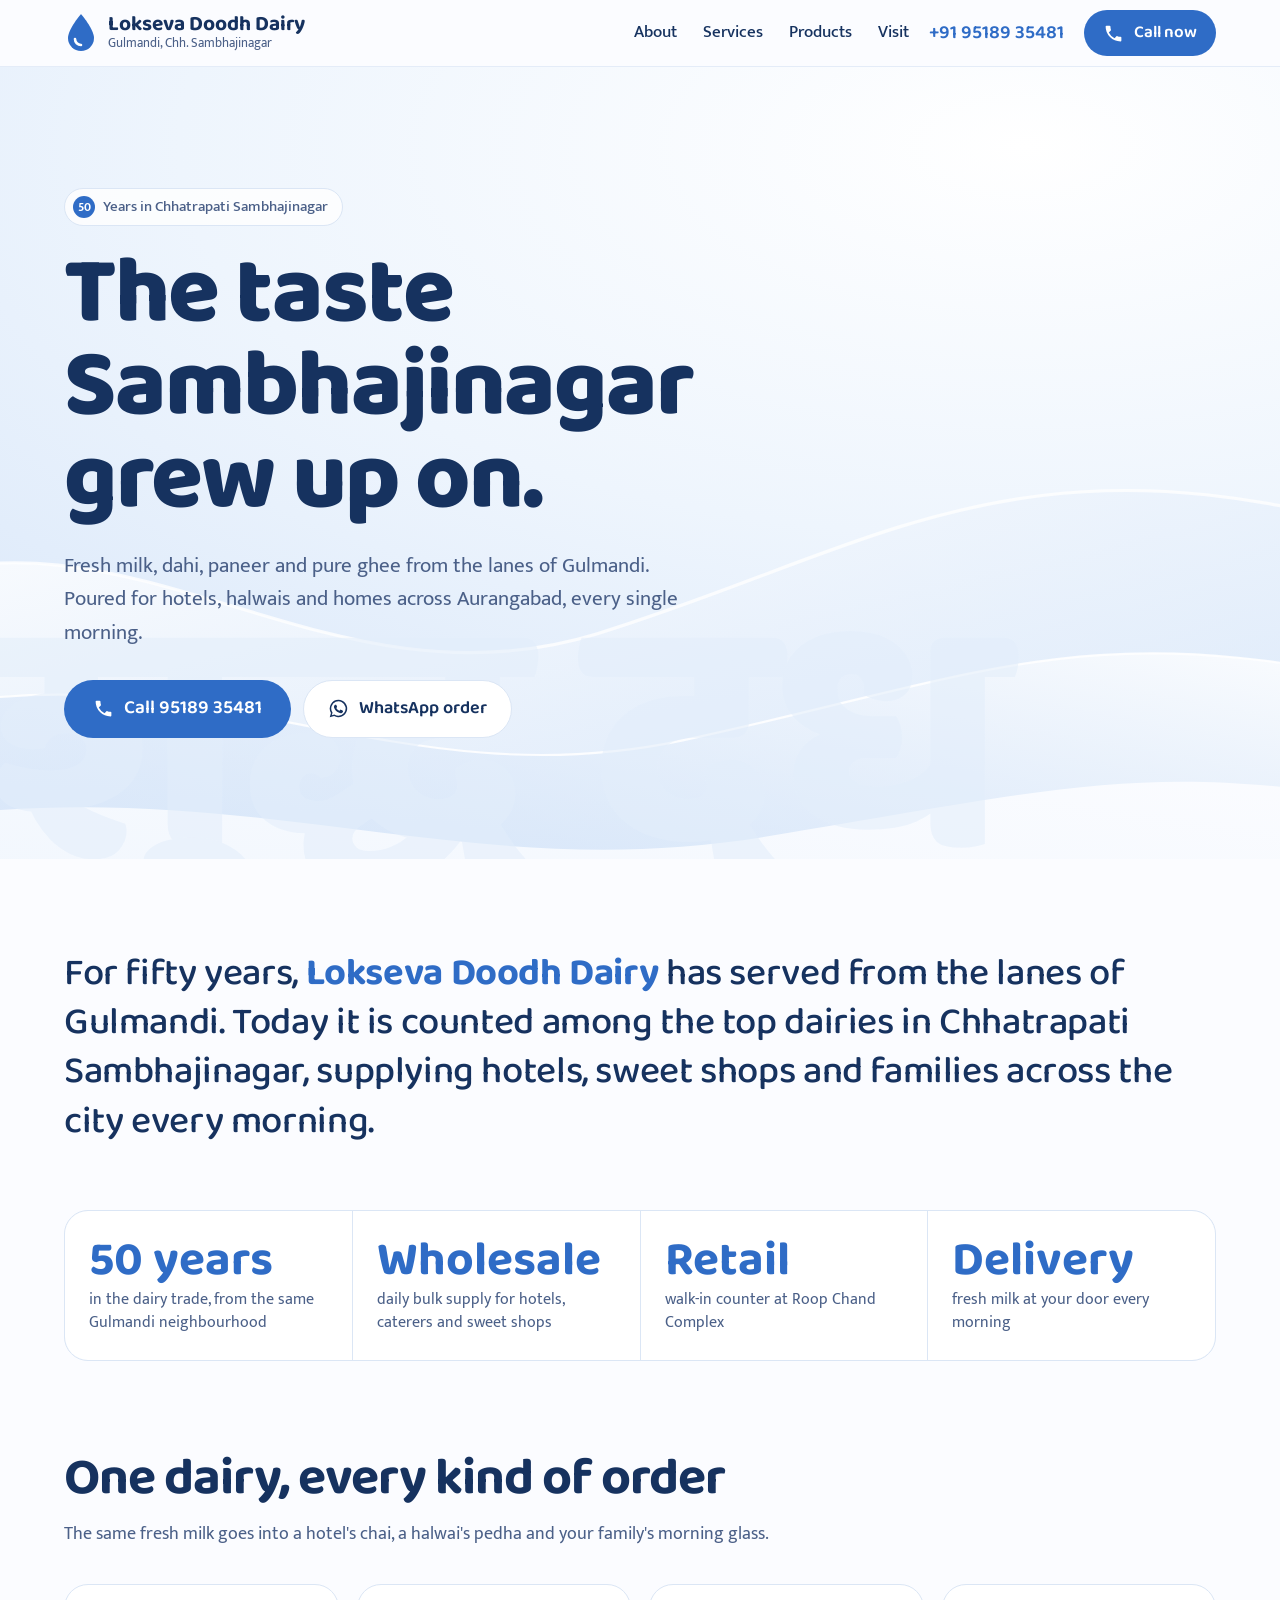
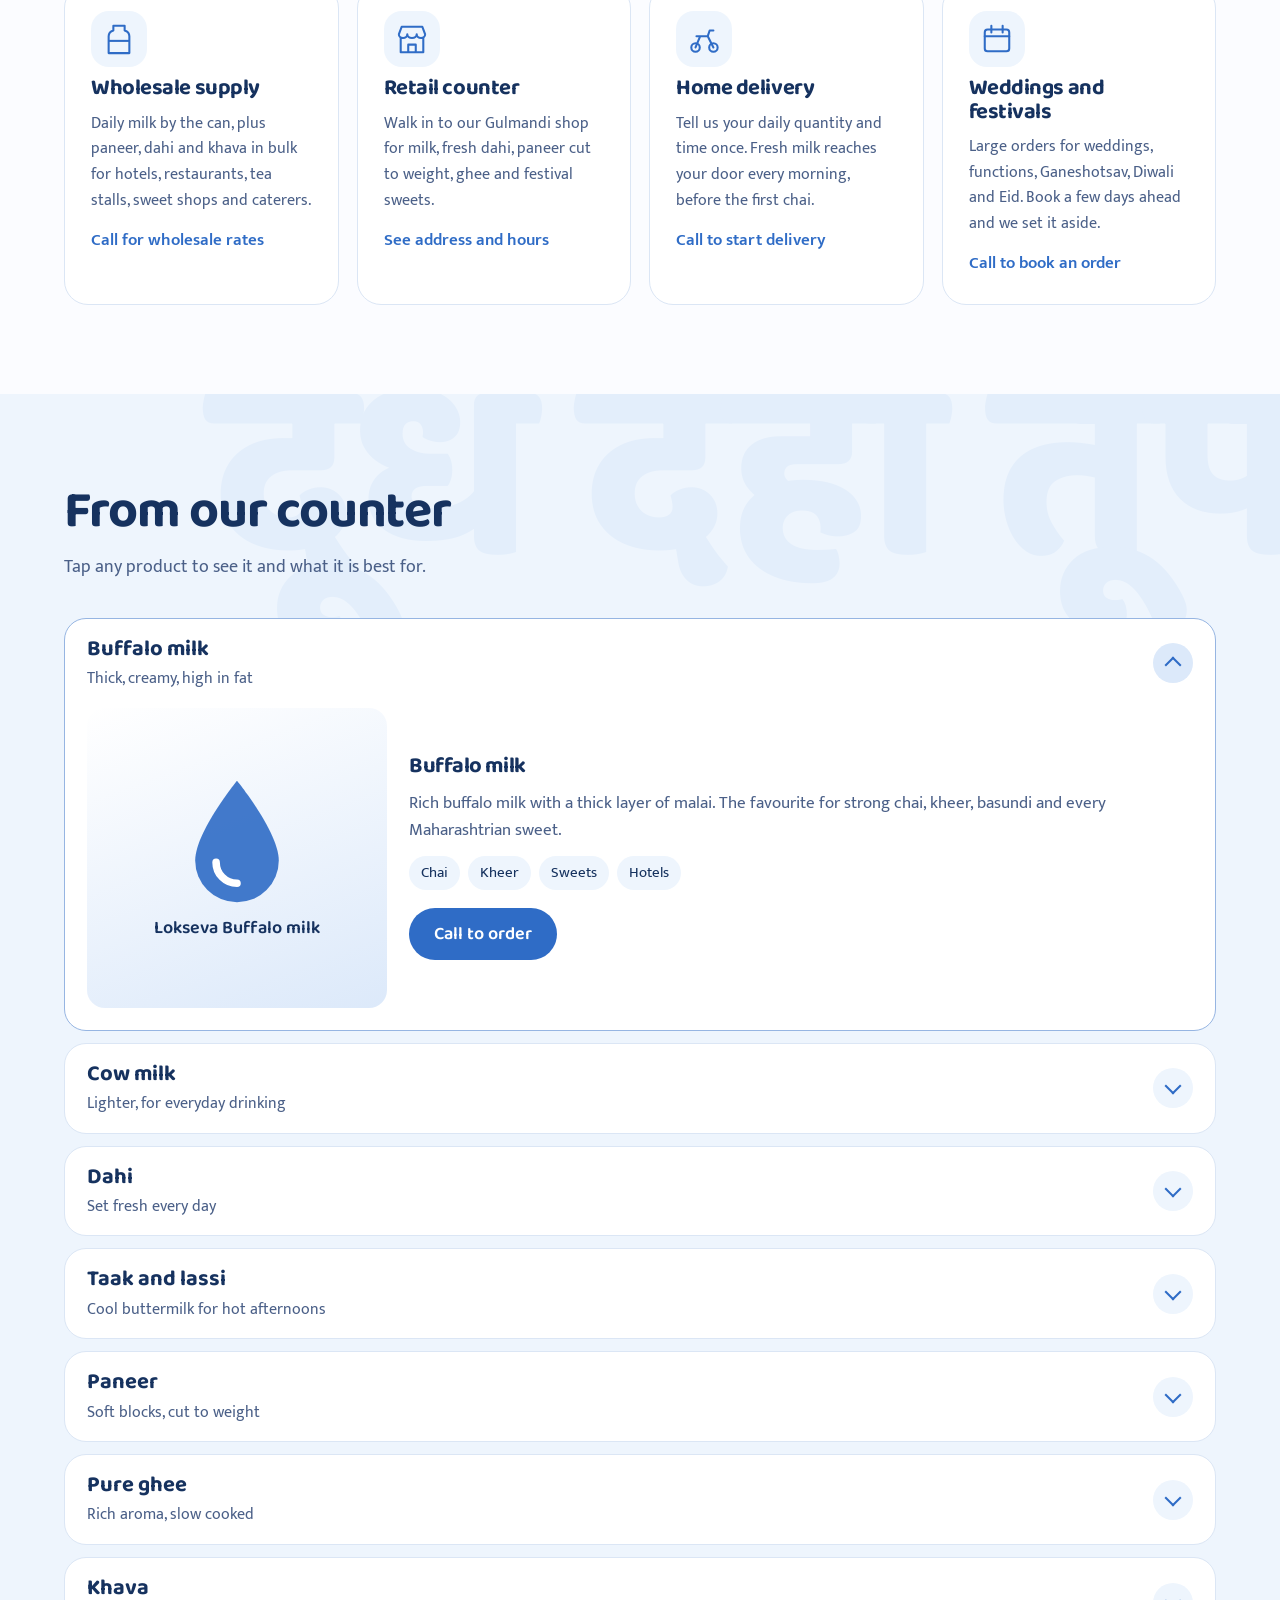
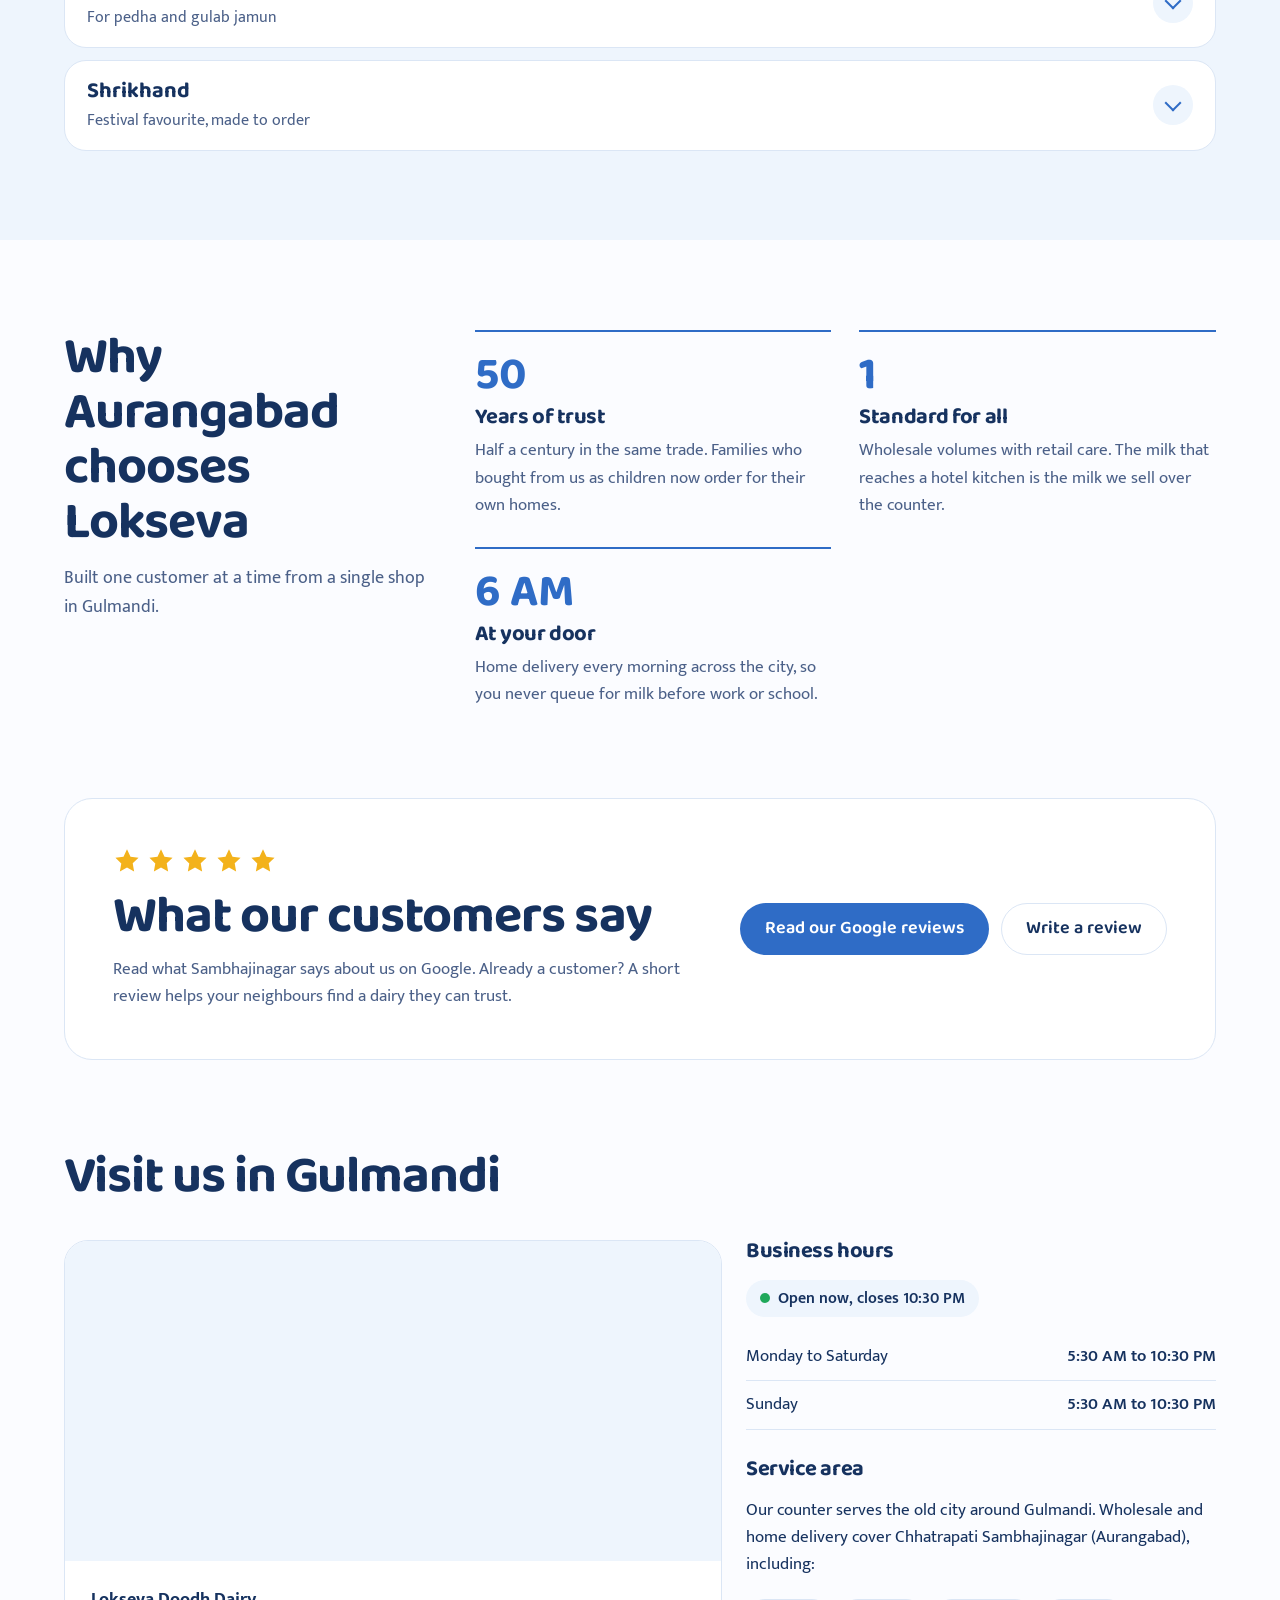
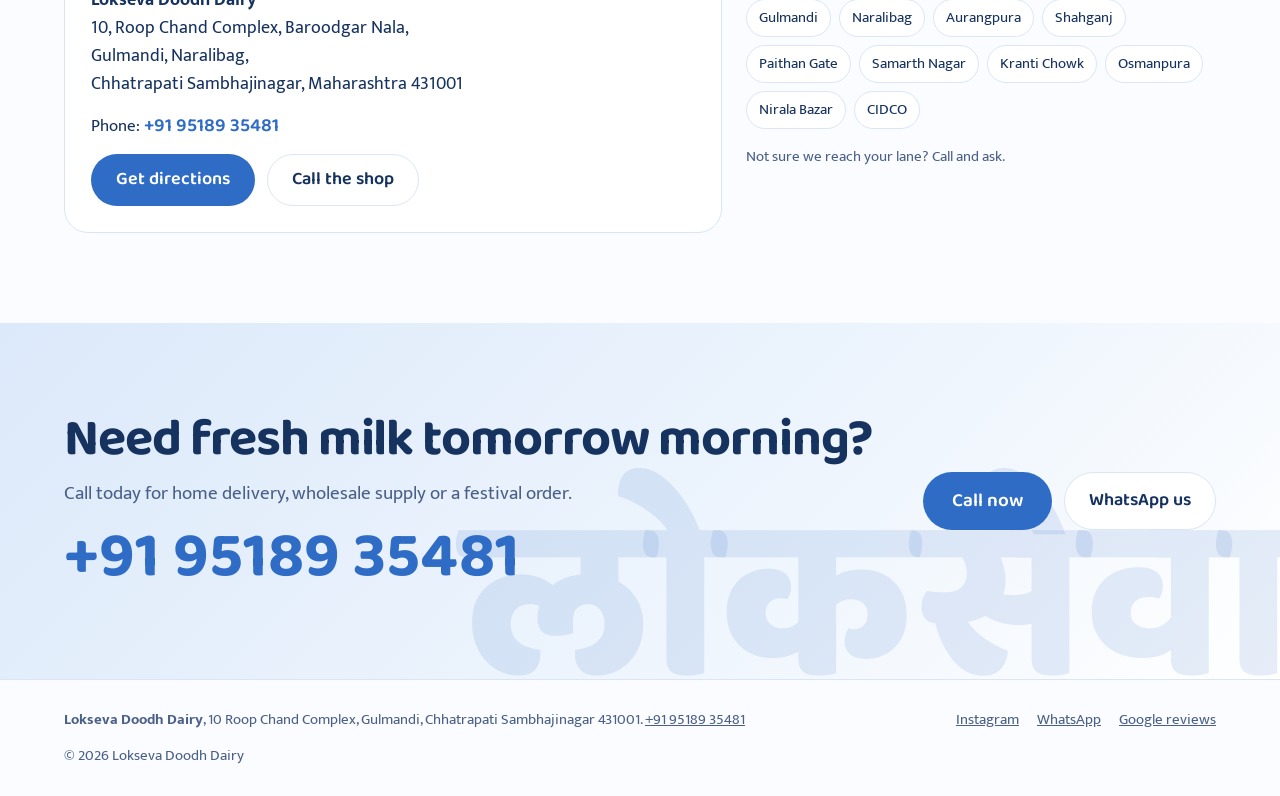
==== index.html @ cdc742a7 "Redesign as introductory brand page with product accordion Lighter blue and milk-white palette, full" ====
<!doctype html>
<html lang="en-IN">
<head>
<meta charset="utf-8">
<meta name="viewport" content="width=device-width, initial-scale=1, viewport-fit=cover">
<meta name="claude:viewport-fit-sides" content="cover">
<title>Lokseva Doodh Dairy</title>
<meta name="description" content="Lokseva Doodh Dairy, Gulmandi, Chhatrapati Sambhajinagar (Aurangabad). 50 years of fresh milk, dahi, paneer and ghee. Wholesale, retail and daily home delivery. Call +91 95189 35481.">
<link rel="preconnect" href="https://fonts.googleapis.com">
<link rel="preconnect" href="https://fonts.gstatic.com" crossorigin>
<link href="https://fonts.googleapis.com/css2?family=Baloo+2:wght@500;600;700;800&family=Mukta:wght@400;500;600;700&display=swap" rel="stylesheet">
<script type="application/ld+json">
{"@context":"https://schema.org","@type":"LocalBusiness","name":"Lokseva Doodh Dairy","description":"Dairy in Gulmandi, Chhatrapati Sambhajinagar for 50 years: milk, dahi, paneer, ghee. Wholesale, retail and home delivery.","telephone":"+91-9518935481","image":"images/hero.jpg","address":{"@type":"PostalAddress","streetAddress":"10, Roop Chand Complex, Baroodgar Nala, Gulmandi, Naralibag","addressLocality":"Chhatrapati Sambhajinagar","addressRegion":"Maharashtra","postalCode":"431001","addressCountry":"IN"},"areaServed":"Chhatrapati Sambhajinagar (Aurangabad)"}
</script>
<style>
/* VOICE occasion: an introductory brand page for a trusted neighbourhood dairy, calm and confident
   IDEA milk itself: silky white ribbons and a pour of light blue, the page feels like cream poured over glass
   PICTURE full-bleed hero, product photo blended into slowly moving milk ribbons; product photos inside each counter item
   COLOUR silky milk white ground, light sky blue washes, one clear blue for actions, deep blue ink
   TYPE Baloo 2 (rounded, milky display, Devanagari for decoration) + Mukta (text)
   LAYOUT laptop: big statement left over blended photo right; phone: statement, buttons, then photo band */
:root{color-scheme:light dark;
--bg:light-dark(#fbfcff,#0a1630);
--milk:light-dark(#ffffff,#0f1e3d);
--tint:light-dark(#eef5fd,#102246);
--tint2:light-dark(#dce9fa,#183060);
--ink:light-dark(#16325f,#eaf1ff);
--muted:light-dark(#4b6088,#a9bbdd);
--blue:light-dark(#2f6cc6,#82b2ff);
--on-blue:light-dark(#ffffff,#08142c);
--line:light-dark(#dbe6f5,#22385f);
--deco:light-dark(#e3eefb,#132a55);
--s1:light-dark(#ffffff,#1c3a72);
--s2:light-dark(#cfe1f8,#0c1b3b);
--s3:light-dark(#b9d3f4,#12285a);
--shadow:light-dark(0 18px 40px -24px #2f6cc655,0 18px 40px -24px #000a)}
:root[data-theme=light]{color-scheme:light}
:root[data-theme=dark]{color-scheme:dark}
*{box-sizing:border-box;min-width:0}
[hidden]{display:none!important}
html{scroll-behavior:smooth;scroll-padding-top:80px}
body{margin:0;background:var(--bg);color:var(--ink);font:17px/1.6 Mukta,system-ui,sans-serif;overflow-x:clip}
body::before{content:"";position:fixed;inset:0 0 auto;height:env(safe-area-inset-top,0px);background:var(--bg);z-index:30}
h1,h2,h3{font-family:"Baloo 2",system-ui,sans-serif;line-height:1.06;letter-spacing:-.02em;margin:0}
h2{font-size:clamp(32px,4.4vw,52px);font-weight:700}
h3{font-size:22px;font-weight:700}
p{margin:0}
a{color:inherit}
img{max-width:100%;display:block}
.wrap{max-width:1240px;margin-inline:auto}
.band{padding-block:clamp(48px,7vw,104px);padding-left:max(5vw,16px,env(safe-area-inset-left,0px));padding-right:max(5vw,16px,env(safe-area-inset-right,0px))}
.skip{position:absolute;left:-999px;top:8px;background:var(--blue);color:var(--on-blue);padding:10px 14px;border-radius:8px;z-index:50}
.skip:focus{left:16px}
:focus-visible{outline:3px solid var(--blue);outline-offset:3px}
.deco{font-family:"Baloo 2",sans-serif;font-weight:800;color:var(--deco);line-height:.8;pointer-events:none;user-select:none;position:absolute;z-index:0;white-space:nowrap}
.btn{display:inline-flex;align-items:center;justify-content:center;gap:10px;min-height:52px;padding:12px 24px;border-radius:999px;font:600 18px/1.1 "Baloo 2",sans-serif;text-decoration:none;border:1.5px solid transparent;white-space:nowrap;transition:transform .15s,background .15s,box-shadow .15s}
.btn:hover{transform:translateY(-1px)}
.btn:active{transform:translateY(1px)}
.btn svg{width:21px;height:21px;flex:none}
.call{background:var(--blue);color:var(--on-blue);box-shadow:var(--shadow)}
.call:hover{background:color-mix(in srgb,var(--blue) 88%,#000)}
.alt{background:var(--milk);color:var(--ink);border-color:var(--line)}
.alt:hover{border-color:var(--blue)}
/* header */
header{position:sticky;top:env(safe-area-inset-top,0px);z-index:20;background:color-mix(in srgb,var(--bg) 86%,transparent);backdrop-filter:blur(14px);-webkit-backdrop-filter:blur(14px);border-bottom:1px solid color-mix(in srgb,var(--line) 70%,transparent)}
.hd{max-width:1340px;margin-inline:auto;display:flex;align-items:center;gap:20px;padding-block:10px;padding-left:max(5vw,16px,env(safe-area-inset-left,0px));padding-right:max(5vw,16px,env(safe-area-inset-right,0px))}
.brand{display:flex;align-items:center;gap:10px;text-decoration:none;margin-right:auto}
.brand svg{width:34px;height:40px;flex:none}
.brand b{font:700 21px/1 "Baloo 2",sans-serif;display:block}
.brand small{font-size:13px;color:var(--muted);display:block;line-height:1.3}
.nav{display:none;gap:26px;font-weight:500}
.nav a{text-decoration:none;padding:8px 0}
.nav a:hover{color:var(--blue)}
.tel{font:600 19px/1 "Baloo 2",sans-serif;text-decoration:none;color:var(--blue);white-space:nowrap}
.hd .btn{min-height:46px;padding:10px 18px;font-size:17px}
@media(min-width:1040px){.nav{display:flex}}
@media(max-width:560px){.tel{display:none}.brand small{display:none}.brand b{font-size:19px}}
/* hero */
.hero{position:relative;overflow:hidden;background:radial-gradient(120% 90% at 80% 10%,var(--milk) 0%,var(--tint) 55%,var(--tint2) 100%);padding-left:max(5vw,16px,env(safe-area-inset-left,0px));padding-right:max(5vw,16px,env(safe-area-inset-right,0px))}
.silk{position:absolute;inset:0;width:100%;height:100%;z-index:1;pointer-events:none}
.silk .r1{animation:drift 16s ease-in-out infinite alternate}
.silk .r2{animation:drift 21s ease-in-out infinite alternate-reverse}
.silk .r3{animation:drift 26s ease-in-out infinite alternate}
@keyframes drift{from{transform:translate(-40px,10px)}to{transform:translate(40px,-14px)}}
.photo{position:absolute;z-index:0;overflow:hidden}
.photo img{width:100%;height:100%;object-fit:cover;animation:kb 28s ease-in-out infinite alternate}
@keyframes kb{from{transform:scale(1.02)}to{transform:scale(1.1) translate(-1.5%,-1%)}}
.hero .deco{font-size:clamp(150px,26vw,380px);left:-1vw;bottom:-.08em;z-index:1;opacity:.55}
.hin{position:relative;z-index:2;max-width:1240px;margin-inline:auto;display:grid;align-content:center;min-height:min(88svh,820px);padding-block:clamp(48px,8vw,96px)}
.copy{max-width:640px}
.pill{display:inline-flex;align-items:center;gap:8px;padding:6px 14px 6px 8px;border-radius:99px;background:color-mix(in srgb,var(--milk) 80%,transparent);border:1px solid var(--line);font-size:15px;font-weight:500;color:var(--muted)}
.pill i{width:22px;height:22px;border-radius:50%;background:var(--blue);display:grid;place-items:center;color:var(--on-blue);font-style:normal;font-size:12px;font-weight:700}
.hero h1{font-size:clamp(46px,7.4vw,96px);font-weight:800;margin:22px 0 22px;line-height:.98}
.lede{font-size:clamp(18px,1.7vw,21px);color:var(--muted);max-width:32em}
.ctas{display:flex;flex-wrap:wrap;gap:12px;margin-top:30px}
.ctas .call{font-size:19px;min-height:58px;padding-inline:28px}
@media(min-width:900px){.photo{top:0;right:0;bottom:0;width:60%;-webkit-mask-image:linear-gradient(90deg,transparent 0%,#000 32%);mask-image:linear-gradient(90deg,transparent 0%,#000 32%)}}
@media(max-width:899px){.hin{min-height:0;padding-bottom:0}.photo{position:relative;height:clamp(240px,62vw,420px);margin-inline:calc(-1*max(5vw,16px));-webkit-mask-image:linear-gradient(180deg,transparent 0%,#000 28%,#000 80%,transparent 100%);mask-image:linear-gradient(180deg,transparent 0%,#000 28%,#000 80%,transparent 100%)}.hero .deco{bottom:auto;top:8px;font-size:44vw}}
/* intro */
.intro .wrap{display:grid;gap:clamp(32px,5vw,64px)}
.statement{font:500 clamp(24px,3.1vw,38px)/1.3 "Baloo 2",sans-serif;letter-spacing:-.01em;max-width:30em}
.statement b{color:var(--blue);font-weight:700}
.stats{display:grid;grid-template-columns:repeat(auto-fit,minmax(min(100%,13em),1fr));gap:1px;background:var(--line);border:1px solid var(--line);border-radius:24px;overflow:hidden}
.stats div{background:var(--milk);padding:26px 24px;display:grid;gap:4px;align-content:start}
.stats b{font:700 clamp(34px,4vw,48px)/1 "Baloo 2",sans-serif;color:var(--blue)}
.stats span{color:var(--muted);font-size:16px;line-height:1.4}
/* services */
.head{display:grid;gap:14px;margin-bottom:36px;max-width:44em}
.head p{color:var(--muted);font-size:18px}
.svc{display:grid;grid-template-columns:repeat(auto-fit,minmax(min(100%,16em),1fr));gap:18px}
.card{background:var(--milk);border:1px solid var(--line);border-radius:24px;padding:26px;display:grid;gap:10px;align-content:start;transition:box-shadow .2s,transform .2s}
.card:hover{box-shadow:var(--shadow);transform:translateY(-2px)}
.card .ic{width:56px;height:56px;border-radius:18px;background:var(--tint);display:grid;place-items:center;color:var(--blue)}
.card .ic svg{width:32px;height:32px}
.card p{color:var(--muted);font-size:16px}
.card a{font-weight:600;color:var(--blue);text-decoration:none;margin-top:4px}
/* products */
.counter{background:var(--tint);position:relative;overflow:hidden}
.counter .deco{font-size:clamp(120px,20vw,280px);right:-2vw;top:-.06em}
.counter .wrap{position:relative;z-index:1}
.acc{display:grid;gap:12px}
.acc details{background:var(--milk);border:1px solid var(--line);border-radius:22px;overflow:hidden}
.acc details[open]{box-shadow:var(--shadow);border-color:color-mix(in srgb,var(--blue) 40%,var(--line))}
.acc summary{list-style:none;cursor:pointer;display:grid;grid-template-columns:1fr auto;align-items:center;gap:6px 16px;padding:18px 22px;min-height:68px}
.acc summary::-webkit-details-marker{display:none}
.acc summary b{font:700 22px/1.15 "Baloo 2",sans-serif}
.acc summary span{grid-column:1;color:var(--muted);font-size:16px;line-height:1.35}
.acc summary i{grid-row:1/3;grid-column:2;width:40px;height:40px;border-radius:50%;background:var(--tint);display:grid;place-items:center;transition:transform .25s,background .2s}
.acc summary i::before{content:"";width:10px;height:10px;border-right:2.5px solid var(--blue);border-bottom:2.5px solid var(--blue);transform:translateY(-2px) rotate(45deg)}
.acc details[open] summary i{transform:rotate(180deg);background:var(--tint2)}
.acc summary:hover b{color:var(--blue)}
.pbody{display:grid;gap:22px;padding:0 22px 22px}
.ph{position:relative;aspect-ratio:1;border-radius:18px;overflow:hidden;background:linear-gradient(160deg,var(--milk),var(--tint2))}
.ph img{width:100%;height:100%;object-fit:cover}
.fb{position:absolute;inset:0;display:none;place-items:center;align-content:center;gap:10px;text-align:center;color:var(--blue)}
.fb svg{width:38%;height:auto}
.fb em{font:600 18px/1.2 "Baloo 2",sans-serif;font-style:normal;color:var(--ink)}
.ph.noimg img{display:none}
.ph.noimg .fb{display:grid}
.pinfo{display:grid;gap:12px;align-content:center}
.pinfo p{color:var(--muted)}
.pinfo ul{margin:0;padding:0;list-style:none;display:flex;flex-wrap:wrap;gap:8px}
.pinfo li{padding:5px 12px;border-radius:99px;background:var(--tint);font-size:15px}
.pinfo .btn{justify-self:start;margin-top:6px}
@media(min-width:700px){.pbody{grid-template-columns:minmax(0,300px) minmax(0,1fr)}}
@media(prefers-reduced-motion:no-preference){.acc details[open] .pbody{animation:open .35s ease}}
@keyframes open{from{opacity:0;transform:translateY(-6px)}to{opacity:1;transform:none}}
/* why */
.why .wrap{display:grid;gap:40px}
.three{display:grid;grid-template-columns:repeat(auto-fit,minmax(min(100%,15em),1fr));gap:28px}
.three div{border-top:2px solid var(--blue);padding-top:20px;display:grid;gap:8px;align-content:start}
.three b{font:700 46px/1 "Baloo 2",sans-serif;color:var(--blue)}
.three p{color:var(--muted)}
@media(min-width:960px){.why .wrap{grid-template-columns:minmax(0,4fr) minmax(0,8fr);align-items:start}}
/* reviews */
.rev{display:grid;gap:24px;align-items:center;background:var(--milk);border:1px solid var(--line);border-radius:28px;padding:clamp(24px,4vw,48px)}
.rev p{color:var(--muted);max-width:40em;margin-top:12px}
.stars{display:flex;gap:6px;color:#f3b21b}
.stars svg{width:28px;height:28px}
.rev .acts{display:flex;flex-wrap:wrap;gap:12px}
@media(min-width:860px){.rev{grid-template-columns:minmax(0,1fr) auto}}
/* visit */
.visit{display:grid;gap:24px}
@media(min-width:900px){.visit{grid-template-columns:minmax(0,7fr) minmax(0,5fr)}}
.map{border-radius:24px;overflow:hidden;border:1px solid var(--line);background:var(--milk);display:grid}
.map iframe{width:100%;height:320px;border:0;display:block;background:var(--tint)}
.addr{padding:26px;display:grid;gap:14px}
.addr address{font-style:normal;font-size:18px;line-height:1.55}
.addr .row{display:flex;flex-wrap:wrap;gap:12px}
.hours{display:grid;gap:16px;align-content:start}
.open{display:inline-flex;align-items:center;gap:8px;font-weight:600;font-size:16px;padding:6px 14px;border-radius:99px;background:var(--tint);width:max-content}
.open::before{content:"";width:10px;height:10px;border-radius:50%;background:var(--dot,#9aa7c2)}
.htable{width:100%;border-collapse:collapse;font-size:17px}
.htable td{padding:10px 0;border-bottom:1px solid var(--line)}
.htable td:last-child{text-align:right;white-space:nowrap;font-weight:600}
.areas{display:flex;flex-wrap:wrap;gap:8px;list-style:none;padding:0;margin:4px 0 0}
.areas li{padding:6px 12px;border-radius:99px;border:1px solid var(--line);background:var(--milk);font-size:15px}
.note{font-size:15px;color:var(--muted)}
/* final */
.final{position:relative;overflow:hidden;background:linear-gradient(135deg,var(--tint2),var(--tint) 60%,var(--milk))}
.final .deco{font-size:clamp(110px,18vw,260px);right:-1vw;bottom:-.1em;color:color-mix(in srgb,var(--blue) 12%,transparent)}
.final .wrap{position:relative;z-index:1;display:grid;gap:22px;align-items:center}
.final p{color:var(--muted);font-size:19px}
.big{font:700 clamp(36px,5.4vw,64px)/1 "Baloo 2",sans-serif;color:var(--blue);text-decoration:none;white-space:nowrap}
@media(min-width:900px){.final .wrap{grid-template-columns:minmax(0,1fr) auto}}
footer{font-size:15px;color:var(--muted);border-top:1px solid var(--line)}
footer .wrap{display:flex;flex-wrap:wrap;gap:12px 28px;justify-content:space-between}
footer.band{padding-block:28px}
footer nav{display:flex;gap:18px;flex-wrap:wrap}
/* phone action bar */
.bar{display:none}
@media(max-width:700px){
.bar{display:grid;grid-template-columns:2fr 1fr 1fr;gap:8px;position:fixed;left:0;right:0;bottom:0;z-index:25;background:color-mix(in srgb,var(--bg) 92%,transparent);backdrop-filter:blur(12px);-webkit-backdrop-filter:blur(12px);border-top:1px solid var(--line);padding:8px max(12px,env(safe-area-inset-left,0px)) calc(8px + env(safe-area-inset-bottom,0px)) max(12px,env(safe-area-inset-right,0px))}
.bar a{min-height:54px;font-size:16px;padding:8px}
body{padding-bottom:calc(76px + env(safe-area-inset-bottom,0px))}}
@media(prefers-reduced-motion:reduce){html{scroll-behavior:auto}.btn,.card{transition:none}.silk *,.photo img{animation:none!important}}
</style>
</head>
<body>
<a class="skip" href="#main">Skip to content</a>

<!-- ============ EDIT THESE PLACEHOLDERS ============
  WhatsApp:  replace https://wa.me/91XXXXXXXXXX  (e.g. https://wa.me/919518935481)
  Instagram: replace https://www.instagram.com/YOUR_HANDLE/
  Photos:    put images in the images/ folder with the names listed in images/README.md
  Hours:     edit the HOURS list in the script at the bottom
================================================== -->

<header>
  <div class="hd">
    <a class="brand" href="#top" aria-label="Lokseva Doodh Dairy, home">
      <svg viewBox="0 0 34 40" aria-hidden="true"><path d="M17 1C17 1 4 16 4 25a13 13 0 0 0 26 0C30 16 17 1 17 1z" fill="#2f6cc6"/><path d="M11 26a6 6 0 0 0 6 6" stroke="#fff" stroke-width="2.6" fill="none" stroke-linecap="round"/></svg>
      <span><b>Lokseva Doodh Dairy</b><small>Gulmandi, Chh. Sambhajinagar</small></span>
    </a>
    <nav class="nav" aria-label="Sections">
      <a href="#about">About</a><a href="#services">Services</a><a href="#products">Products</a><a href="#visit">Visit</a>
    </nav>
    <a class="tel" href="tel:+919518935481">+91 95189 35481</a>
    <a class="btn call" href="tel:+919518935481" aria-label="Call Lokseva Doodh Dairy on +91 95189 35481">
      <svg viewBox="0 0 24 24" aria-hidden="true"><path fill="currentColor" d="M6.6 10.8a15.2 15.2 0 0 0 6.6 6.6l2.2-2.2c.3-.3.7-.4 1-.2 1.1.4 2.3.6 3.6.6.6 0 1 .4 1 1V20c0 .6-.4 1-1 1A17 17 0 0 1 3 4c0-.6.4-1 1-1h3.5c.6 0 1 .4 1 1 0 1.3.2 2.5.6 3.6.1.3 0 .7-.2 1z"/></svg>
      Call now</a>
  </div>
</header>

<main id="main">
<section class="hero" id="top" aria-labelledby="h1">
  <svg class="silk" viewBox="0 0 1200 800" preserveAspectRatio="xMidYMid slice" aria-hidden="true">
    <defs>
      <linearGradient id="ga" x1="0" y1="0" x2="1" y2="1"><stop offset="0" style="stop-color:var(--s1)" stop-opacity=".95"/><stop offset="1" style="stop-color:var(--s2)" stop-opacity=".55"/></linearGradient>
      <linearGradient id="gb" x1="1" y1="0" x2="0" y2="1"><stop offset="0" style="stop-color:var(--s1)" stop-opacity=".9"/><stop offset="1" style="stop-color:var(--s3)" stop-opacity=".45"/></linearGradient>
      <linearGradient id="gc" x1="0" y1="1" x2="1" y2="0"><stop offset="0" style="stop-color:var(--tint)"/><stop offset="1" style="stop-color:var(--bg)"/></linearGradient>
    </defs>
    <g class="r1"><path d="M-120 520C120 420 300 640 560 560S960 360 1320 470V900H-120Z" fill="url(#ga)"/><path d="M-120 520C120 420 300 640 560 560S960 360 1320 470" fill="none" style="stroke:var(--s1)" stroke-width="3" opacity=".8"/></g>
    <g class="r2"><path d="M-120 640C180 560 360 720 640 660S1020 540 1320 610V900H-120Z" fill="url(#gb)"/><path d="M-120 640C180 560 360 720 640 660S1020 540 1320 610" fill="none" style="stroke:var(--s1)" stroke-width="2" opacity=".9"/></g>
    <g class="r3"><path d="M-120 740C220 680 420 800 720 750S1080 680 1320 720V900H-120Z" fill="url(#gc)"/></g>
  </svg>
  <div class="deco" lang="mr" aria-hidden="true">शुद्ध दूध</div>
  <div class="hin">
    <div class="copy">
      <span class="pill"><i>50</i>Years in Chhatrapati Sambhajinagar</span>
      <h1 id="h1">The taste Sambhajinagar grew up on.</h1>
      <p class="lede">Fresh milk, dahi, paneer and pure ghee from the lanes of Gulmandi. Poured for hotels, halwais and homes across Aurangabad, every single morning.</p>
      <div class="ctas">
        <a class="btn call" href="tel:+919518935481">
          <svg viewBox="0 0 24 24" aria-hidden="true"><path fill="currentColor" d="M6.6 10.8a15.2 15.2 0 0 0 6.6 6.6l2.2-2.2c.3-.3.7-.4 1-.2 1.1.4 2.3.6 3.6.6.6 0 1 .4 1 1V20c0 .6-.4 1-1 1A17 17 0 0 1 3 4c0-.6.4-1 1-1h3.5c.6 0 1 .4 1 1 0 1.3.2 2.5.6 3.6.1.3 0 .7-.2 1z"/></svg>
          Call 95189 35481</a>
        <!-- PLACEHOLDER: WhatsApp link -->
        <a class="btn alt" href="https://wa.me/91XXXXXXXXXX">
          <svg viewBox="0 0 24 24" aria-hidden="true"><path fill="currentColor" d="M12 2a10 10 0 0 0-8.6 15.1L2 22l5-1.3A10 10 0 1 0 12 2zm0 18.2c-1.5 0-3-.4-4.3-1.2l-.3-.2-3 .8.8-2.9-.2-.3A8.2 8.2 0 1 1 12 20.2zm4.5-6.1c-.2-.1-1.5-.7-1.7-.8-.2-.1-.4-.1-.6.1l-.8 1c-.1.2-.3.2-.5.1a6.7 6.7 0 0 1-3.3-2.9c-.3-.4.2-.4.7-1.4.1-.2 0-.3 0-.4l-.8-1.8c-.2-.5-.4-.4-.6-.4h-.5c-.2 0-.5.1-.7.3-.2.3-.9.9-.9 2.2s.9 2.5 1 2.7c.1.2 1.8 2.8 4.4 3.9 1.6.7 2.3.8 3.1.6.5-.1 1.5-.6 1.7-1.2.2-.6.2-1.1.2-1.2-.1-.1-.3-.2-.5-.3z"/></svg>
          WhatsApp order</a>
      </div>
    </div>
  </div>
  <div class="photo" id="heroPhoto"><img src="images/hero.jpg" alt="Fresh milk pouring beside Lokseva steel milk cans" fetchpriority="high"></div>
</section>

<section class="band intro" id="about" aria-labelledby="ab">
  <div class="wrap">
    <h2 id="ab" class="statement">For fifty years, <b>Lokseva Doodh Dairy</b> has served from the lanes of Gulmandi. Today it is counted among the top dairies in Chhatrapati Sambhajinagar, supplying hotels, sweet shops and families across the city every morning.</h2>
    <div class="stats">
      <div><b>50 years</b><span>in the dairy trade, from the same Gulmandi neighbourhood</span></div>
      <div><b>Wholesale</b><span>daily bulk supply for hotels, caterers and sweet shops</span></div>
      <div><b>Retail</b><span>walk-in counter at Roop Chand Complex</span></div>
      <div><b>Delivery</b><span>fresh milk at your door every morning</span></div>
      <!-- UNHIDE when ready: delete "hidden" and fill in real values -->
      <div hidden><b>FSSAI</b><span>Licence no. 00000000000000</span></div>
      <div hidden><b>4.x ★</b><span>from 000 Google reviews</span></div>
    </div>
  </div>
</section>

<section class="band" id="services" aria-labelledby="sv" style="padding-top:0">
  <div class="wrap">
    <div class="head">
      <h2 id="sv">One dairy, every kind of order</h2>
      <p>The same fresh milk goes into a hotel's chai, a halwai's pedha and your family's morning glass.</p>
    </div>
    <div class="svc">
      <article class="card">
        <div class="ic"><svg viewBox="0 0 34 34" aria-hidden="true"><path d="M6 32V14c0-3 2-5 5-6V3h12v5c3 1 5 3 5 6v18z" fill="none" stroke="currentColor" stroke-width="2.2" stroke-linejoin="round"/><path d="M6 19h22" stroke="currentColor" stroke-width="2.2"/></svg></div>
        <h3>Wholesale supply</h3>
        <p>Daily milk by the can, plus paneer, dahi and khava in bulk for hotels, restaurants, tea stalls, sweet shops and caterers.</p>
        <a href="tel:+919518935481">Call for wholesale rates</a>
      </article>
      <article class="card">
        <div class="ic"><svg viewBox="0 0 34 34" aria-hidden="true"><path d="M3 12l3-8h22l3 8M3 12c0 2 2 4 4.5 4S12 14 12 12c0 2 2 4 5 4s5-2 5-4c0 2 2 4 4.5 4S31 14 31 12M5 16v15h24V16M13 31v-8h8v8" fill="none" stroke="currentColor" stroke-width="2.2" stroke-linejoin="round"/></svg></div>
        <h3>Retail counter</h3>
        <p>Walk in to our Gulmandi shop for milk, fresh dahi, paneer cut to weight, ghee and festival sweets.</p>
        <a href="#visit">See address and hours</a>
      </article>
      <article class="card">
        <div class="ic"><svg viewBox="0 0 34 34" aria-hidden="true"><circle cx="8" cy="26" r="4.5" fill="none" stroke="currentColor" stroke-width="2.2"/><circle cx="27" cy="26" r="4.5" fill="none" stroke="currentColor" stroke-width="2.2"/><path d="M8 26l5-12h8l6 12M13 14H9M21 14l2-6h4" fill="none" stroke="currentColor" stroke-width="2.2" stroke-linecap="round" stroke-linejoin="round"/></svg></div>
        <h3>Home delivery</h3>
        <p>Tell us your daily quantity and time once. Fresh milk reaches your door every morning, before the first chai.</p>
        <a href="tel:+919518935481">Call to start delivery</a>
      </article>
      <article class="card">
        <div class="ic"><svg viewBox="0 0 34 34" aria-hidden="true"><rect x="4" y="7" width="26" height="23" rx="3" fill="none" stroke="currentColor" stroke-width="2.2"/><path d="M4 14h26M11 3v7M23 3v7" stroke="currentColor" stroke-width="2.2" stroke-linecap="round"/></svg></div>
        <h3>Weddings and festivals</h3>
        <p>Large orders for weddings, functions, Ganeshotsav, Diwali and Eid. Book a few days ahead and we set it aside.</p>
        <a href="tel:+919518935481">Call to book an order</a>
      </article>
    </div>
  </div>
</section>

<section class="band counter" id="products" aria-labelledby="pr">
  <div class="deco" lang="mr" aria-hidden="true">दूध दही तूप</div>
  <div class="wrap">
    <div class="head">
      <h2 id="pr">From our counter</h2>
      <p>Tap any product to see it and what it is best for.</p>
    </div>
    <div class="acc" id="acc"></div>
  </div>
</section>

<section class="band why" id="why" aria-labelledby="wy">
  <div class="wrap">
    <div class="head" style="margin:0">
      <h2 id="wy">Why Aurangabad chooses Lokseva</h2>
      <p>Built one customer at a time from a single shop in Gulmandi.</p>
    </div>
    <div class="three">
      <div><b>50</b><h3>Years of trust</h3><p>Half a century in the same trade. Families who bought from us as children now order for their own homes.</p></div>
      <div><b>1</b><h3>Standard for all</h3><p>Wholesale volumes with retail care. The milk that reaches a hotel kitchen is the milk we sell over the counter.</p></div>
      <div><b>6 AM</b><h3>At your door</h3><p>Home delivery every morning across the city, so you never queue for milk before work or school.</p></div>
    </div>
  </div>
</section>

<section class="band" id="reviews" aria-labelledby="rv" style="padding-top:0">
  <div class="wrap rev">
    <div>
      <div class="stars" aria-hidden="true">
        <svg viewBox="0 0 24 24"><path fill="currentColor" d="M12 2l3 6.3 6.9.9-5 4.8 1.2 6.9L12 17.6 5.9 21l1.2-6.9-5-4.8 6.9-.9z"/></svg><svg viewBox="0 0 24 24"><path fill="currentColor" d="M12 2l3 6.3 6.9.9-5 4.8 1.2 6.9L12 17.6 5.9 21l1.2-6.9-5-4.8 6.9-.9z"/></svg><svg viewBox="0 0 24 24"><path fill="currentColor" d="M12 2l3 6.3 6.9.9-5 4.8 1.2 6.9L12 17.6 5.9 21l1.2-6.9-5-4.8 6.9-.9z"/></svg><svg viewBox="0 0 24 24"><path fill="currentColor" d="M12 2l3 6.3 6.9.9-5 4.8 1.2 6.9L12 17.6 5.9 21l1.2-6.9-5-4.8 6.9-.9z"/></svg><svg viewBox="0 0 24 24"><path fill="currentColor" d="M12 2l3 6.3 6.9.9-5 4.8 1.2 6.9L12 17.6 5.9 21l1.2-6.9-5-4.8 6.9-.9z"/></svg>
      </div>
      <h2 id="rv" style="margin-top:14px">What our customers say</h2>
      <p>Read what Sambhajinagar says about us on Google. Already a customer? A short review helps your neighbours find a dairy they can trust.</p>
    </div>
    <div class="acts">
      <a class="btn call" href="https://share.google/5uPgCGVbV0KtQYwyW">Read our Google reviews</a>
      <a class="btn alt" href="https://share.google/5uPgCGVbV0KtQYwyW">Write a review</a>
    </div>
  </div>
</section>

<section class="band" id="visit" aria-labelledby="vs" style="padding-top:0">
  <div class="wrap">
    <div class="head"><h2 id="vs">Visit us in Gulmandi</h2></div>
    <div class="visit">
      <div class="map" id="map">
        <div class="addr">
          <address>
            <b>Lokseva Doodh Dairy</b><br>
            10, Roop Chand Complex, Baroodgar Nala,<br>
            Gulmandi, Naralibag,<br>
            Chhatrapati Sambhajinagar, Maharashtra 431001
          </address>
          <p>Phone: <a class="tel" href="tel:+919518935481">+91 95189 35481</a></p>
          <div class="row">
            <a class="btn call" href="https://www.google.com/maps/search/?api=1&amp;query=Lokseva+Doodh+Dairy+Roop+Chand+Complex+Gulmandi+Chhatrapati+Sambhajinagar+431001">Get directions</a>
            <a class="btn alt" href="tel:+919518935481">Call the shop</a>
          </div>
        </div>
      </div>
      <div class="hours">
        <h3>Business hours</h3>
        <span class="open" id="open">Checking hours</span>
        <table class="htable"><tbody id="hrs"></tbody></table>
        <h3 style="margin-top:12px">Service area</h3>
        <p>Our counter serves the old city around Gulmandi. Wholesale and home delivery cover Chhatrapati Sambhajinagar (Aurangabad), including:</p>
        <ul class="areas">
          <li>Gulmandi</li><li>Naralibag</li><li>Aurangpura</li><li>Shahganj</li><li>Paithan Gate</li><li>Samarth Nagar</li><li>Kranti Chowk</li><li>Osmanpura</li><li>Nirala Bazar</li><li>CIDCO</li>
        </ul>
        <p class="note">Not sure we reach your lane? Call and ask.</p>
      </div>
    </div>
  </div>
</section>

<section class="band final" aria-labelledby="fn">
  <div class="deco" lang="mr" aria-hidden="true">लोकसेवा</div>
  <div class="wrap">
    <div>
      <h2 id="fn">Need fresh milk tomorrow morning?</h2>
      <p style="margin-top:12px">Call today for home delivery, wholesale supply or a festival order.</p>
      <p style="margin-top:16px"><a class="big" href="tel:+919518935481">+91 95189 35481</a></p>
    </div>
    <div class="ctas" style="margin:0">
      <a class="btn call" href="tel:+919518935481">Call now</a>
      <!-- PLACEHOLDER: WhatsApp link -->
      <a class="btn alt" href="https://wa.me/91XXXXXXXXXX">WhatsApp us</a>
    </div>
  </div>
</section>
</main>

<footer class="band">
  <div class="wrap">
    <p><b>Lokseva Doodh Dairy</b>, 10 Roop Chand Complex, Gulmandi, Chhatrapati Sambhajinagar 431001. <a href="tel:+919518935481">+91 95189 35481</a></p>
    <nav aria-label="Social">
      <!-- PLACEHOLDER: Instagram link -->
      <a href="https://www.instagram.com/YOUR_HANDLE/">Instagram</a>
      <!-- PLACEHOLDER: WhatsApp link -->
      <a href="https://wa.me/91XXXXXXXXXX">WhatsApp</a>
      <a href="https://share.google/5uPgCGVbV0KtQYwyW">Google reviews</a>
    </nav>
    <p>© <span id="yr">2026</span> Lokseva Doodh Dairy</p>
  </div>
</footer>

<nav class="bar" aria-label="Quick actions">
  <a class="btn call" href="tel:+919518935481">Call now</a>
  <!-- PLACEHOLDER: WhatsApp link -->
  <a class="btn alt" href="https://wa.me/91XXXXXXXXXX">WhatsApp</a>
  <a class="btn alt" href="https://www.google.com/maps/search/?api=1&amp;query=Lokseva+Doodh+Dairy+Roop+Chand+Complex+Gulmandi+Chhatrapati+Sambhajinagar+431001">Map</a>
</nav>

<script>
{
/* Products: edit names and text here. Photos load from images/<img>.jpg */
const PRODUCTS=[
  {n:"Buffalo milk",img:"buffalo-milk",s:"Thick, creamy, high in fat",d:"Rich buffalo milk with a thick layer of malai. The favourite for strong chai, kheer, basundi and every Maharashtrian sweet.",use:["Chai","Kheer","Sweets","Hotels"]},
  {n:"Cow milk",img:"cow-milk",s:"Lighter, for everyday drinking",d:"Light and easy to digest. The daily glass for children and elders, and the base for homemade dahi.",use:["Children","Daily glass","Coffee"]},
  {n:"Dahi",img:"dahi",s:"Set fresh every day",d:"Thick, mildly sour dahi set fresh each day, firm enough to hold a spoon. Sold loose or in cups.",use:["Meals","Raita","Kadhi"]},
  {n:"Taak and lassi",img:"taak-lassi",s:"Cool buttermilk for hot afternoons",d:"Spiced taak and sweet lassi for Marathwada summers, by the glass or in bulk for functions.",use:["Summer","Functions","After meals"]},
  {n:"Paneer",img:"paneer",s:"Soft blocks, cut to weight",d:"Fresh, soft paneer made from our own milk and cut to weight for homes, restaurants and caterers.",use:["Curries","Tikka","Hotels"]},
  {n:"Pure ghee",img:"ghee",s:"Rich aroma, slow cooked",d:"Granular, golden ghee with a rich aroma for dal, puran poli, sweets and pooja.",use:["Cooking","Puran poli","Pooja"]},
  {n:"Khava",img:"khava",s:"For pedha and gulab jamun",d:"Fresh khava (mawa) for pedha, gulab jamun, barfi and festival sweets. Bulk orders for halwais.",use:["Pedha","Gulab jamun","Halwais"]},
  {n:"Shrikhand",img:"shrikhand",s:"Festival favourite, made to order",d:"Smooth, saffron and cardamom shrikhand made to order for Gudi Padwa, weddings and family functions.",use:["Gudi Padwa","Weddings","Functions"]}
];
const esc=s=>String(s).replace(/[&<>"']/g,c=>({"&":"&amp;","<":"&lt;",">":"&gt;",'"':"&quot;","'":"&#39;"}[c]));
const drop='<svg viewBox="0 0 60 70" aria-hidden="true"><path d="M30 3S8 30 8 45a22 22 0 0 0 44 0C52 30 30 3 30 3z" fill="currentColor" opacity=".9"/><path d="M19 46a11 11 0 0 0 11 11" stroke="#fff" stroke-width="4" fill="none" stroke-linecap="round"/></svg>';
document.getElementById("acc").innerHTML=PRODUCTS.map((p,i)=>`<details name="prod"${i===0?" open":""}>
<summary><b>${esc(p.n)}</b><span>${esc(p.s)}</span><i aria-hidden="true"></i></summary>
<div class="pbody">
<div class="ph"><img src="images/${esc(p.img)}.jpg" alt="Lokseva ${esc(p.n.toLowerCase())}" loading="lazy" width="600" height="600"><div class="fb"><svg></svg><em>Lokseva ${esc(p.n)}</em></div></div>
<div class="pinfo"><h3>${esc(p.n)}</h3><p>${esc(p.d)}</p><ul>${p.use.map(u=>`<li>${esc(u)}</li>`).join("")}</ul>
<a class="btn call" href="tel:+919518935481">Call to order</a></div>
</div></details>`).join("");
document.querySelectorAll(".fb svg").forEach(s=>s.outerHTML=drop);
/* Show a clean fallback tile when a photo is missing */
const fail=img=>{const w=img.closest(".ph");if(w)w.classList.add("noimg");else{const h=img.closest(".photo");if(h)h.hidden=true}};
document.querySelectorAll(".ph img,.photo img").forEach(img=>{
  img.addEventListener("error",()=>fail(img));
  if(img.complete&&!img.naturalWidth&&img.currentSrc)fail(img);
});

/* Business hours: edit to your real timings. 24h, India time. */
const HOURS=[
  {d:"Monday to Saturday",o:"05:30",c:"22:30"},
  {d:"Sunday",o:"05:30",c:"22:30"}
];
const fmt=t=>{let[h,m]=t.split(":").map(Number);const ap=h>=12?"PM":"AM";h=h%12||12;return h+":"+String(m).padStart(2,"0")+" "+ap};
document.getElementById("hrs").innerHTML=HOURS.map(r=>`<tr><td>${r.d}</td><td>${fmt(r.o)} to ${fmt(r.c)}</td></tr>`).join("");
const openEl=document.getElementById("open");
try{
  const p=new Intl.DateTimeFormat("en-GB",{timeZone:"Asia/Kolkata",weekday:"short",hour:"2-digit",minute:"2-digit",hour12:false}).formatToParts(new Date());
  const g=k=>p.find(x=>x.type===k).value;
  const mins=Number(g("hour"))%24*60+Number(g("minute"));
  const row=g("weekday")==="Sun"?HOURS[1]:HOURS[0];
  const toM=t=>{const[h,m]=t.split(":").map(Number);return h*60+m};
  const isOpen=mins>=toM(row.o)&&mins<toM(row.c);
  openEl.textContent=isOpen?"Open now, closes "+fmt(row.c):"Closed now, opens "+fmt(row.o);
  openEl.style.setProperty("--dot",isOpen?"#1fa85a":"#d2452f");
}catch(e){openEl.hidden=true}
document.getElementById("yr").textContent=new Date().getFullYear();

/* Live Google map on the real website; skipped inside sandboxed previews that block embeds */
if(!/claude|anthropic/i.test(location.hostname)){
  const f=document.createElement("iframe");
  f.title="Map to Lokseva Doodh Dairy, Gulmandi";f.loading="lazy";f.referrerPolicy="no-referrer-when-downgrade";
  f.src="https://www.google.com/maps?q="+encodeURIComponent("Roop Chand Complex, Gulmandi, Chhatrapati Sambhajinagar 431001")+"&output=embed";
  document.getElementById("map").prepend(f);
}
}
</script>
</body>
</html>
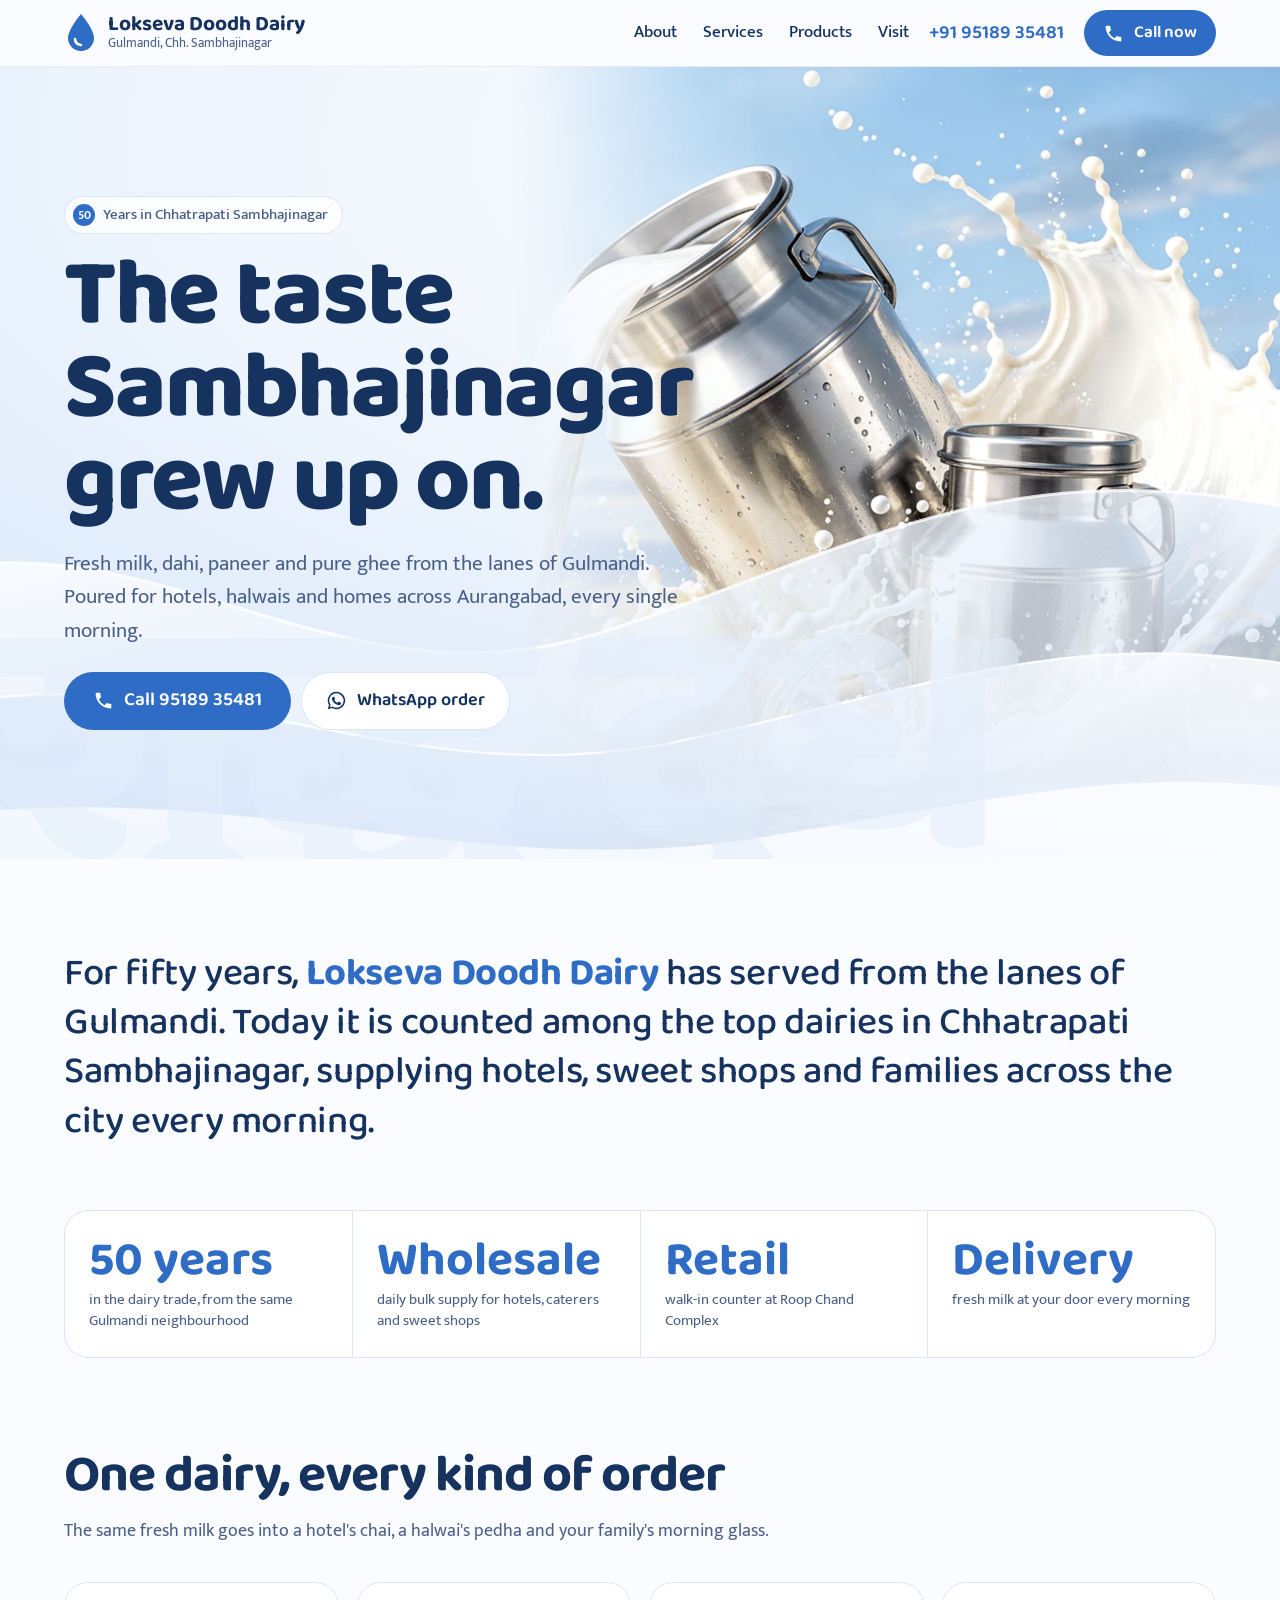
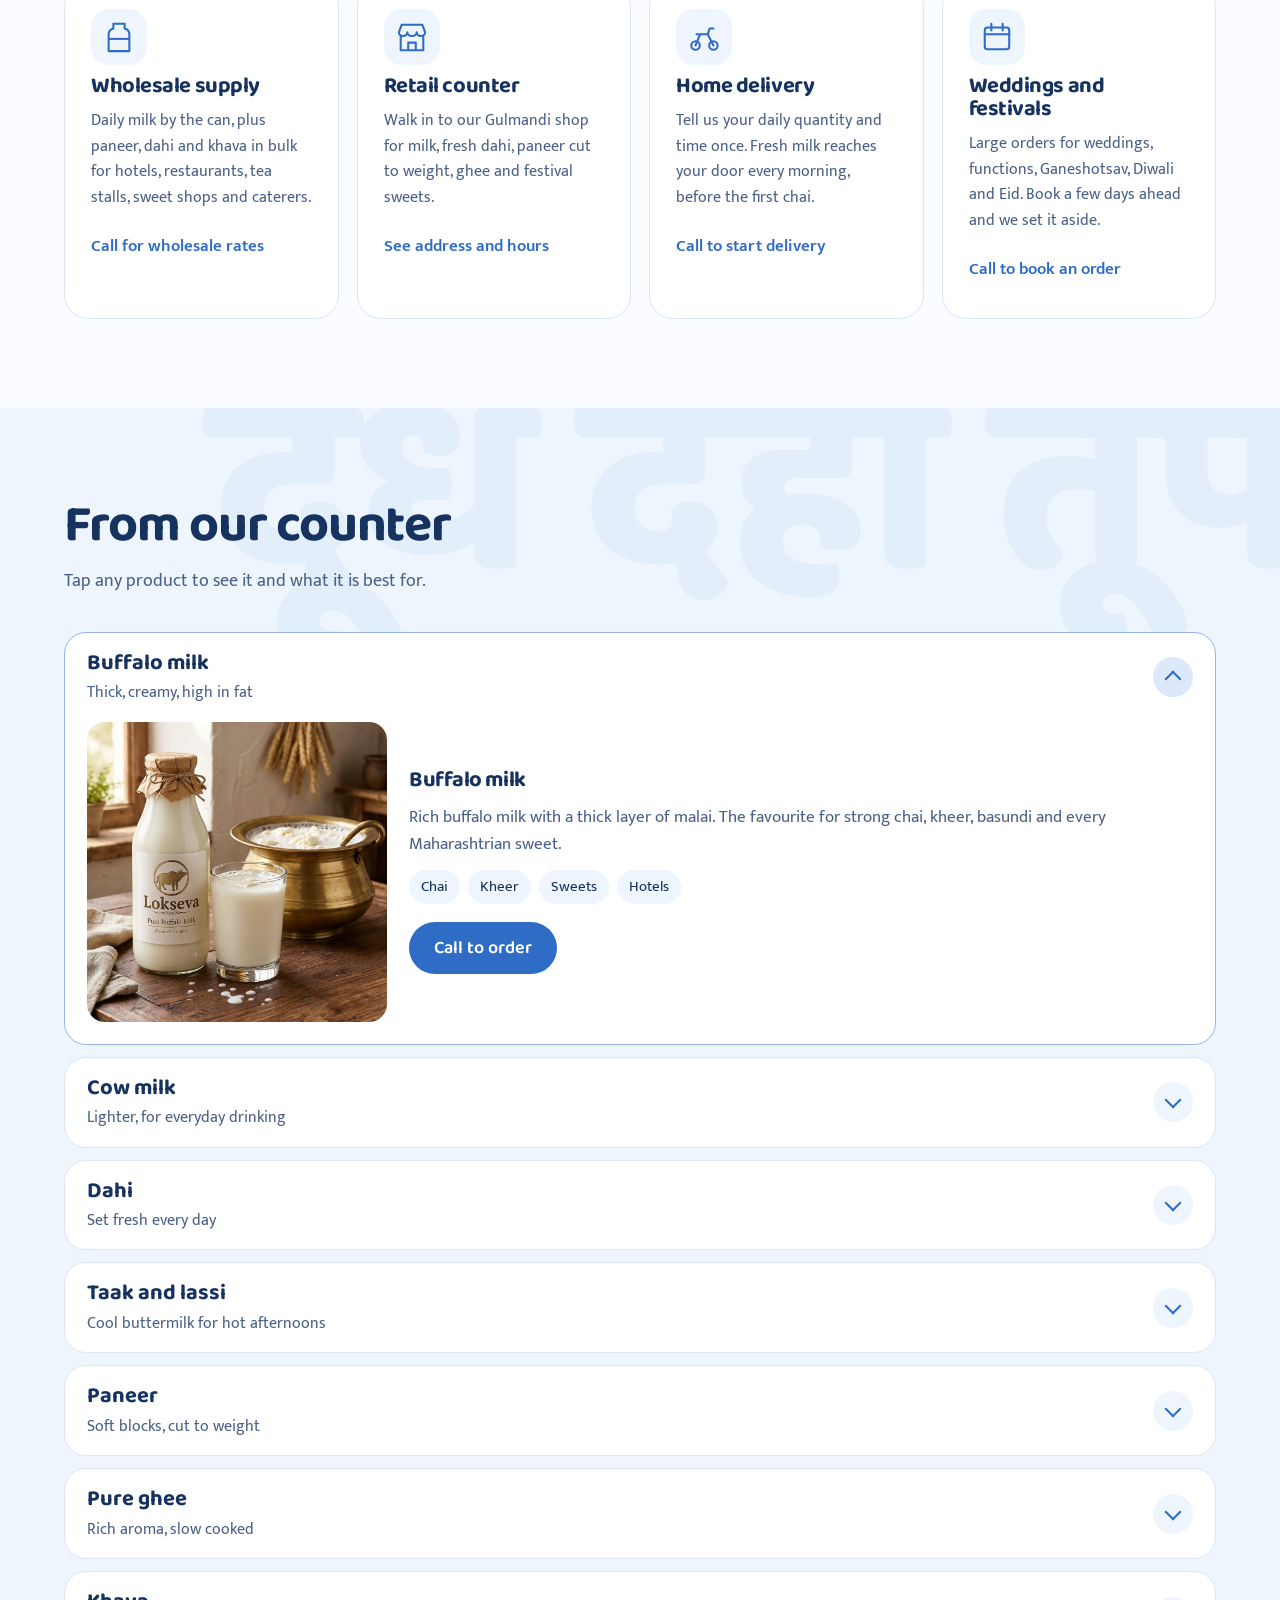
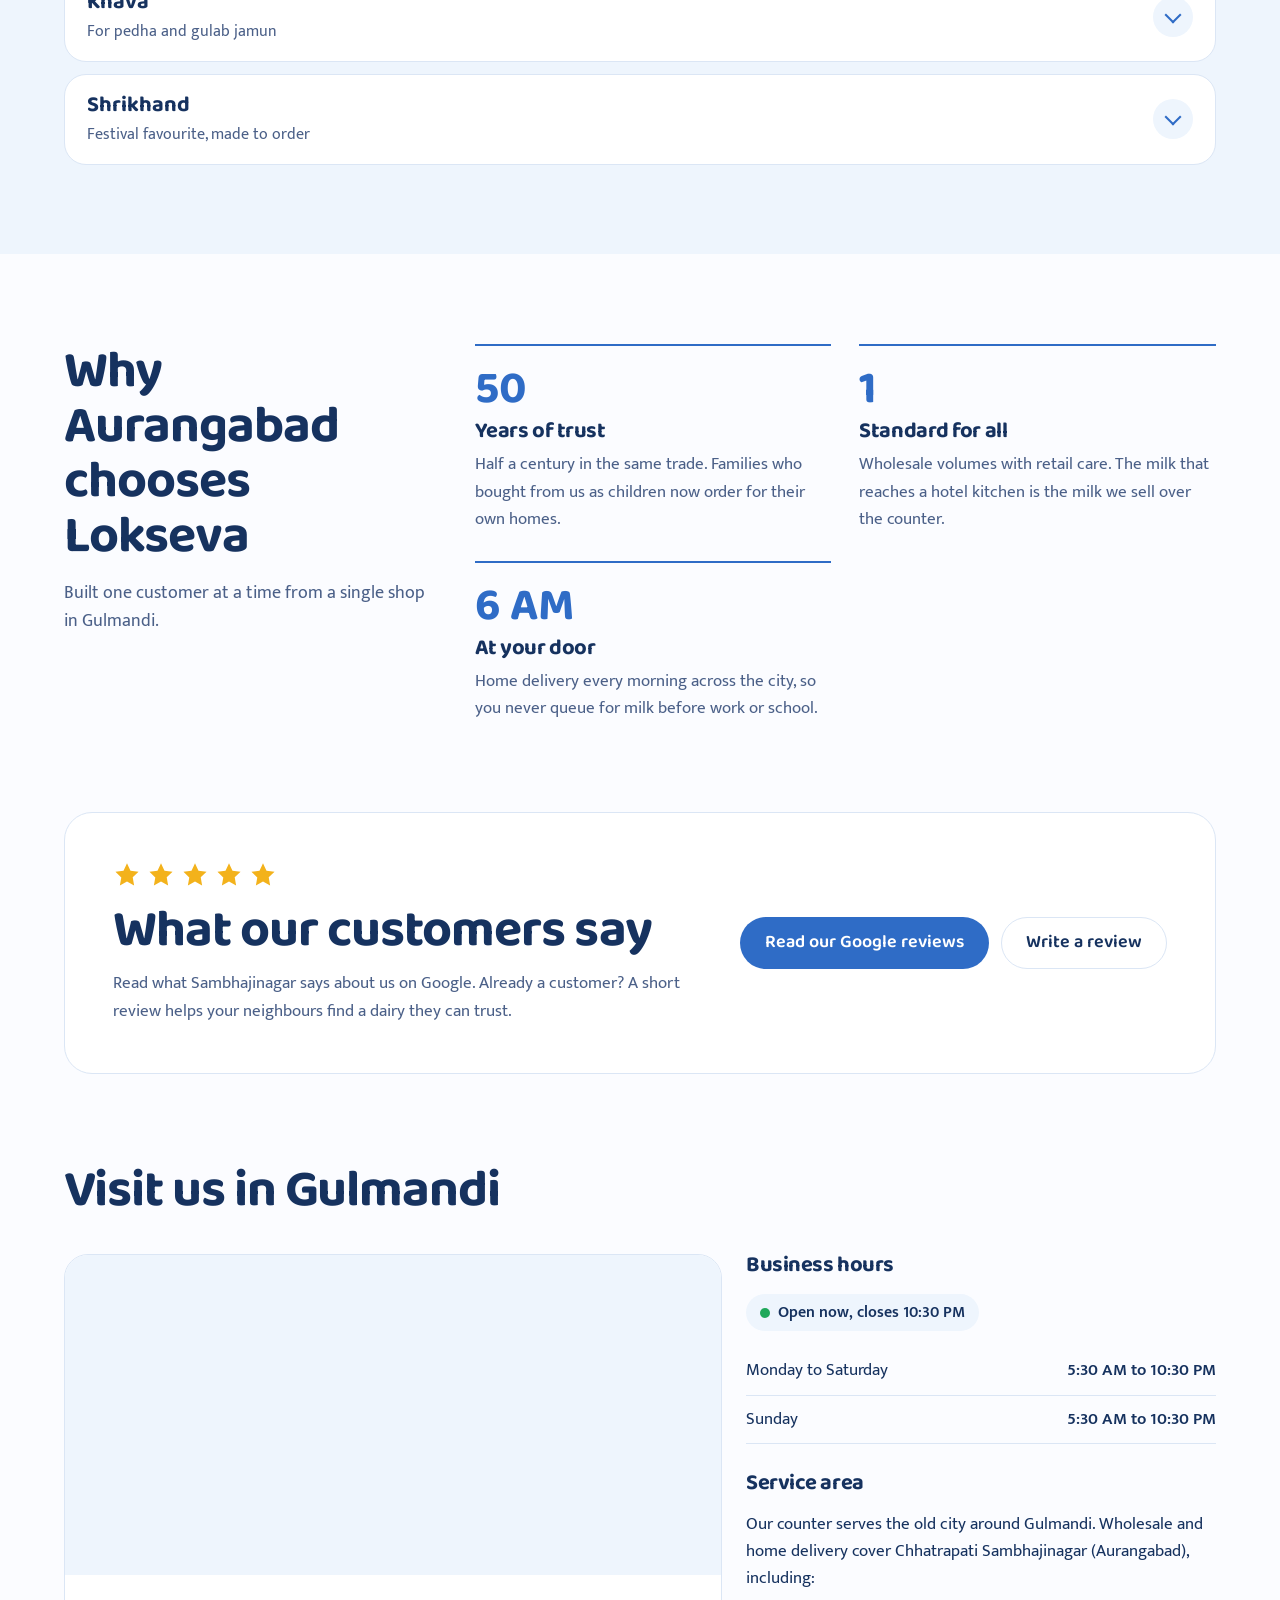
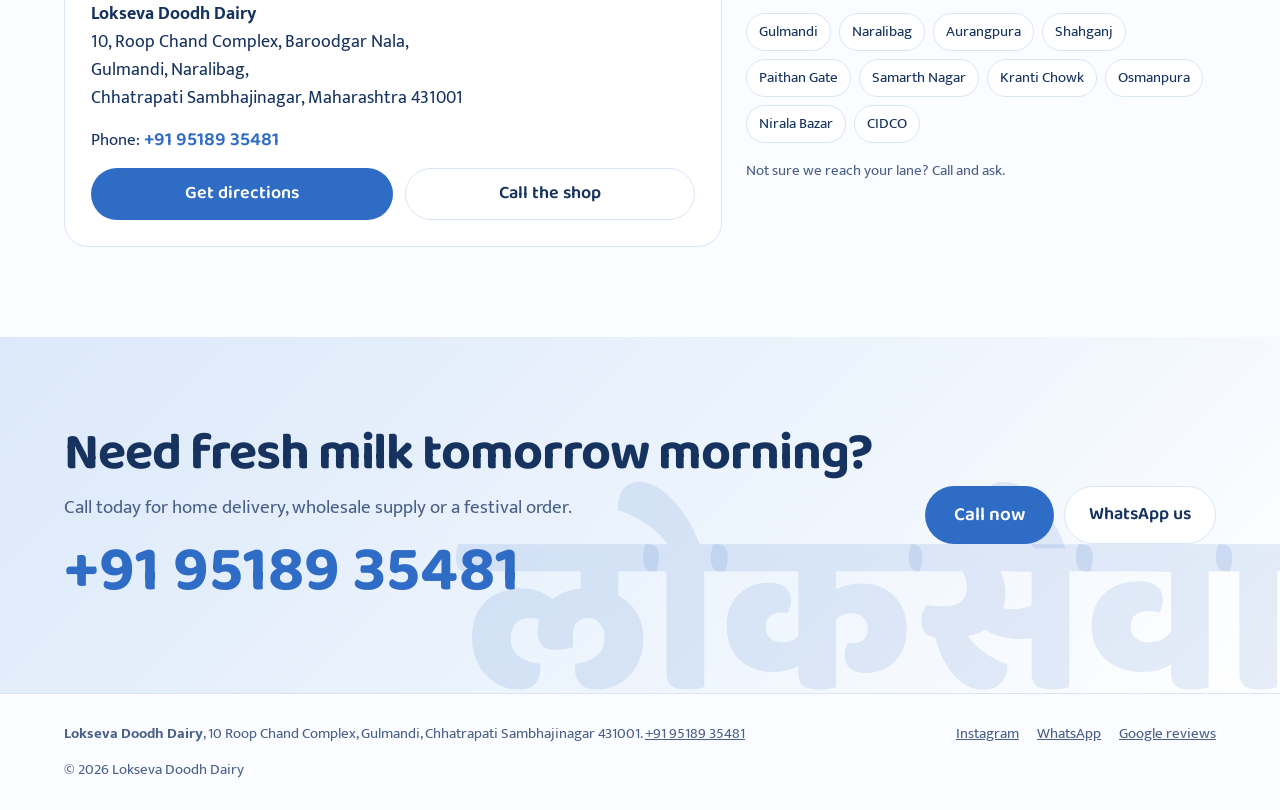
==== commit 6c2971fc: "Mobile-first hero and layout, optimized product photos Phone layout now opens on the hero photo fadi" ====
--- a/index.html
+++ b/index.html
@@ -6,6 +6,7 @@
 <meta name="claude:viewport-fit-sides" content="cover">
 <title>Lokseva Doodh Dairy</title>
 <meta name="description" content="Lokseva Doodh Dairy, Gulmandi, Chhatrapati Sambhajinagar (Aurangabad). 50 years of fresh milk, dahi, paneer and ghee. Wholesale, retail and daily home delivery. Call +91 95189 35481.">
+<link rel="preload" as="image" href="images/hero.jpg">
 <link rel="preconnect" href="https://fonts.googleapis.com">
 <link rel="preconnect" href="https://fonts.gstatic.com" crossorigin>
 <link href="https://fonts.googleapis.com/css2?family=Baloo+2:wght@500;600;700;800&family=Mukta:wght@400;500;600;700&display=swap" rel="stylesheet">
@@ -18,7 +19,7 @@
    PICTURE full-bleed hero, product photo blended into slowly moving milk ribbons; product photos inside each counter item
    COLOUR silky milk white ground, light sky blue washes, one clear blue for actions, deep blue ink
    TYPE Baloo 2 (rounded, milky display, Devanagari for decoration) + Mukta (text)
-   LAYOUT laptop: big statement left over blended photo right; phone: statement, buttons, then photo band */
+   LAYOUT phone first: photo on top fading into the headline, then buttons; laptop: statement left over blended photo right */
 :root{color-scheme:light dark;
 --bg:light-dark(#fbfcff,#0a1630);
 --milk:light-dark(#ffffff,#0f1e3d);
@@ -85,25 +86,32 @@
 .photo{position:absolute;z-index:0;overflow:hidden}
 .photo img{width:100%;height:100%;object-fit:cover;animation:kb 28s ease-in-out infinite alternate}
 @keyframes kb{from{transform:scale(1.02)}to{transform:scale(1.1) translate(-1.5%,-1%)}}
-.hero .deco{font-size:clamp(150px,26vw,380px);left:-1vw;bottom:-.08em;z-index:1;opacity:.55}
-.hin{position:relative;z-index:2;max-width:1240px;margin-inline:auto;display:grid;align-content:center;min-height:min(88svh,820px);padding-block:clamp(48px,8vw,96px)}
+.hero .deco{left:-1vw;z-index:1;opacity:.55}
+.hin{position:relative;z-index:2;max-width:1240px;margin-inline:auto;display:grid;align-content:center;padding-block:0 40px;margin-top:-56px}
+@media(min-width:900px){.hin{min-height:min(88svh,820px);padding-block:clamp(48px,8vw,96px);margin-top:0}}
 .copy{max-width:640px}
 .pill{display:inline-flex;align-items:center;gap:8px;padding:6px 14px 6px 8px;border-radius:99px;background:color-mix(in srgb,var(--milk) 80%,transparent);border:1px solid var(--line);font-size:15px;font-weight:500;color:var(--muted)}
 .pill i{width:22px;height:22px;border-radius:50%;background:var(--blue);display:grid;place-items:center;color:var(--on-blue);font-style:normal;font-size:12px;font-weight:700}
-.hero h1{font-size:clamp(46px,7.4vw,96px);font-weight:800;margin:22px 0 22px;line-height:.98}
+.hero h1{font-size:clamp(44px,7.4vw,96px);font-weight:800;margin:16px 0 18px;line-height:.98}
 .lede{font-size:clamp(18px,1.7vw,21px);color:var(--muted);max-width:32em}
-.ctas{display:flex;flex-wrap:wrap;gap:12px;margin-top:30px}
+.ctas{display:flex;flex-wrap:wrap;gap:10px;margin-top:24px}
+.ctas .btn{flex:1 1 auto}
+@media(min-width:600px){.ctas .btn{flex:0 0 auto}}
 .ctas .call{font-size:19px;min-height:58px;padding-inline:28px}
-@media(min-width:900px){.photo{top:0;right:0;bottom:0;width:60%;-webkit-mask-image:linear-gradient(90deg,transparent 0%,#000 32%);mask-image:linear-gradient(90deg,transparent 0%,#000 32%)}}
-@media(max-width:899px){.hin{min-height:0;padding-bottom:0}.photo{position:relative;height:clamp(240px,62vw,420px);margin-inline:calc(-1*max(5vw,16px));-webkit-mask-image:linear-gradient(180deg,transparent 0%,#000 28%,#000 80%,transparent 100%);mask-image:linear-gradient(180deg,transparent 0%,#000 28%,#000 80%,transparent 100%)}.hero .deco{bottom:auto;top:8px;font-size:44vw}}
+.photo{position:relative;height:clamp(220px,60vw,420px);margin-left:calc(-1*max(5vw,16px,env(safe-area-inset-left,0px)));margin-right:calc(-1*max(5vw,16px,env(safe-area-inset-right,0px)));-webkit-mask-image:linear-gradient(180deg,#000 0%,#000 62%,transparent 100%);mask-image:linear-gradient(180deg,#000 0%,#000 62%,transparent 100%)}
+.photo img{object-position:50% 40%}
+.photo[hidden]~.hin{margin-top:0;padding-top:48px}
+.hero .deco{bottom:-.08em;font-size:46vw}
+@media(min-width:900px){.photo{position:absolute;margin:0;height:auto;top:0;right:0;bottom:0;width:60%;-webkit-mask-image:linear-gradient(90deg,transparent 0%,#000 32%);mask-image:linear-gradient(90deg,transparent 0%,#000 32%)}.hero .deco{font-size:clamp(150px,26vw,380px)}}
 /* intro */
 .intro .wrap{display:grid;gap:clamp(32px,5vw,64px)}
 .statement{font:500 clamp(24px,3.1vw,38px)/1.3 "Baloo 2",sans-serif;letter-spacing:-.01em;max-width:30em}
 .statement b{color:var(--blue);font-weight:700}
-.stats{display:grid;grid-template-columns:repeat(auto-fit,minmax(min(100%,13em),1fr));gap:1px;background:var(--line);border:1px solid var(--line);border-radius:24px;overflow:hidden}
-.stats div{background:var(--milk);padding:26px 24px;display:grid;gap:4px;align-content:start}
-.stats b{font:700 clamp(34px,4vw,48px)/1 "Baloo 2",sans-serif;color:var(--blue)}
-.stats span{color:var(--muted);font-size:16px;line-height:1.4}
+.stats{display:grid;grid-template-columns:repeat(2,minmax(0,1fr));gap:1px;background:var(--line);border:1px solid var(--line);border-radius:24px;overflow:hidden}
+.stats div{background:var(--milk);padding:clamp(16px,3vw,26px) clamp(14px,2.5vw,24px);display:grid;gap:4px;align-content:start}
+.stats b{font:700 clamp(26px,4vw,48px)/1 "Baloo 2",sans-serif;color:var(--blue)}
+.stats span{color:var(--muted);font-size:15px;line-height:1.4}
+@media(min-width:900px){.stats{grid-template-columns:repeat(auto-fit,minmax(12em,1fr))}}
 /* services */
 .head{display:grid;gap:14px;margin-bottom:36px;max-width:44em}
 .head p{color:var(--muted);font-size:18px}
@@ -113,7 +121,8 @@
 .card .ic{width:56px;height:56px;border-radius:18px;background:var(--tint);display:grid;place-items:center;color:var(--blue)}
 .card .ic svg{width:32px;height:32px}
 .card p{color:var(--muted);font-size:16px}
-.card a{font-weight:600;color:var(--blue);text-decoration:none;margin-top:4px}
+.card a{font-weight:600;color:var(--blue);text-decoration:none;margin-top:4px;min-height:44px;display:inline-flex;align-items:center}
+@media(max-width:599px){.card{grid-template-columns:48px minmax(0,1fr);gap:4px 14px;padding:18px}.card .ic{grid-row:1/4;width:48px;height:48px;border-radius:14px}.card .ic svg{width:26px;height:26px}.card h3{font-size:20px}}
 /* products */
 .counter{background:var(--tint);position:relative;overflow:hidden}
 .counter .deco{font-size:clamp(120px,20vw,280px);right:-2vw;top:-.06em}
@@ -130,7 +139,7 @@
 .acc details[open] summary i{transform:rotate(180deg);background:var(--tint2)}
 .acc summary:hover b{color:var(--blue)}
 .pbody{display:grid;gap:22px;padding:0 22px 22px}
-.ph{position:relative;aspect-ratio:1;border-radius:18px;overflow:hidden;background:linear-gradient(160deg,var(--milk),var(--tint2))}
+.ph{position:relative;aspect-ratio:4/3;border-radius:18px;overflow:hidden;background:linear-gradient(160deg,var(--milk),var(--tint2))}
 .ph img{width:100%;height:100%;object-fit:cover}
 .fb{position:absolute;inset:0;display:none;place-items:center;align-content:center;gap:10px;text-align:center;color:var(--blue)}
 .fb svg{width:38%;height:auto}
@@ -142,14 +151,15 @@
 .pinfo ul{margin:0;padding:0;list-style:none;display:flex;flex-wrap:wrap;gap:8px}
 .pinfo li{padding:5px 12px;border-radius:99px;background:var(--tint);font-size:15px}
 .pinfo .btn{justify-self:start;margin-top:6px}
-@media(min-width:700px){.pbody{grid-template-columns:minmax(0,300px) minmax(0,1fr)}}
+@media(min-width:700px){.pbody{grid-template-columns:minmax(0,300px) minmax(0,1fr)}.ph{aspect-ratio:1}}
+@media(max-width:599px){.acc summary{padding:16px 18px}.pbody{padding:0 14px 18px;gap:16px}.acc summary b{font-size:20px}.pinfo .btn{justify-self:stretch}}
 @media(prefers-reduced-motion:no-preference){.acc details[open] .pbody{animation:open .35s ease}}
 @keyframes open{from{opacity:0;transform:translateY(-6px)}to{opacity:1;transform:none}}
 /* why */
 .why .wrap{display:grid;gap:40px}
 .three{display:grid;grid-template-columns:repeat(auto-fit,minmax(min(100%,15em),1fr));gap:28px}
 .three div{border-top:2px solid var(--blue);padding-top:20px;display:grid;gap:8px;align-content:start}
-.three b{font:700 46px/1 "Baloo 2",sans-serif;color:var(--blue)}
+.three b{font:700 clamp(36px,5vw,46px)/1 "Baloo 2",sans-serif;color:var(--blue)}
 .three p{color:var(--muted)}
 @media(min-width:960px){.why .wrap{grid-template-columns:minmax(0,4fr) minmax(0,8fr);align-items:start}}
 /* reviews */
@@ -158,6 +168,7 @@
 .stars{display:flex;gap:6px;color:#f3b21b}
 .stars svg{width:28px;height:28px}
 .rev .acts{display:flex;flex-wrap:wrap;gap:12px}
+.rev .acts .btn{flex:1 1 auto}
 @media(min-width:860px){.rev{grid-template-columns:minmax(0,1fr) auto}}
 /* visit */
 .visit{display:grid;gap:24px}
@@ -167,6 +178,7 @@
 .addr{padding:26px;display:grid;gap:14px}
 .addr address{font-style:normal;font-size:18px;line-height:1.55}
 .addr .row{display:flex;flex-wrap:wrap;gap:12px}
+.addr .row .btn{flex:1 1 auto}
 .hours{display:grid;gap:16px;align-content:start}
 .open{display:inline-flex;align-items:center;gap:8px;font-weight:600;font-size:16px;padding:6px 14px;border-radius:99px;background:var(--tint);width:max-content}
 .open::before{content:"";width:10px;height:10px;border-radius:50%;background:var(--dot,#9aa7c2)}
@@ -234,6 +246,7 @@
     <g class="r2"><path d="M-120 640C180 560 360 720 640 660S1020 540 1320 610V900H-120Z" fill="url(#gb)"/><path d="M-120 640C180 560 360 720 640 660S1020 540 1320 610" fill="none" style="stroke:var(--s1)" stroke-width="2" opacity=".9"/></g>
     <g class="r3"><path d="M-120 740C220 680 420 800 720 750S1080 680 1320 720V900H-120Z" fill="url(#gc)"/></g>
   </svg>
+  <div class="photo" id="heroPhoto"><img src="images/hero.jpg" alt="Fresh milk pouring from Lokseva steel milk cans" fetchpriority="high" width="1200" height="1355"></div>
   <div class="deco" lang="mr" aria-hidden="true">शुद्ध दूध</div>
   <div class="hin">
     <div class="copy">
@@ -251,7 +264,6 @@
       </div>
     </div>
   </div>
-  <div class="photo" id="heroPhoto"><img src="images/hero.jpg" alt="Fresh milk pouring beside Lokseva steel milk cans" fetchpriority="high"></div>
 </section>
 
 <section class="band intro" id="about" aria-labelledby="ab">
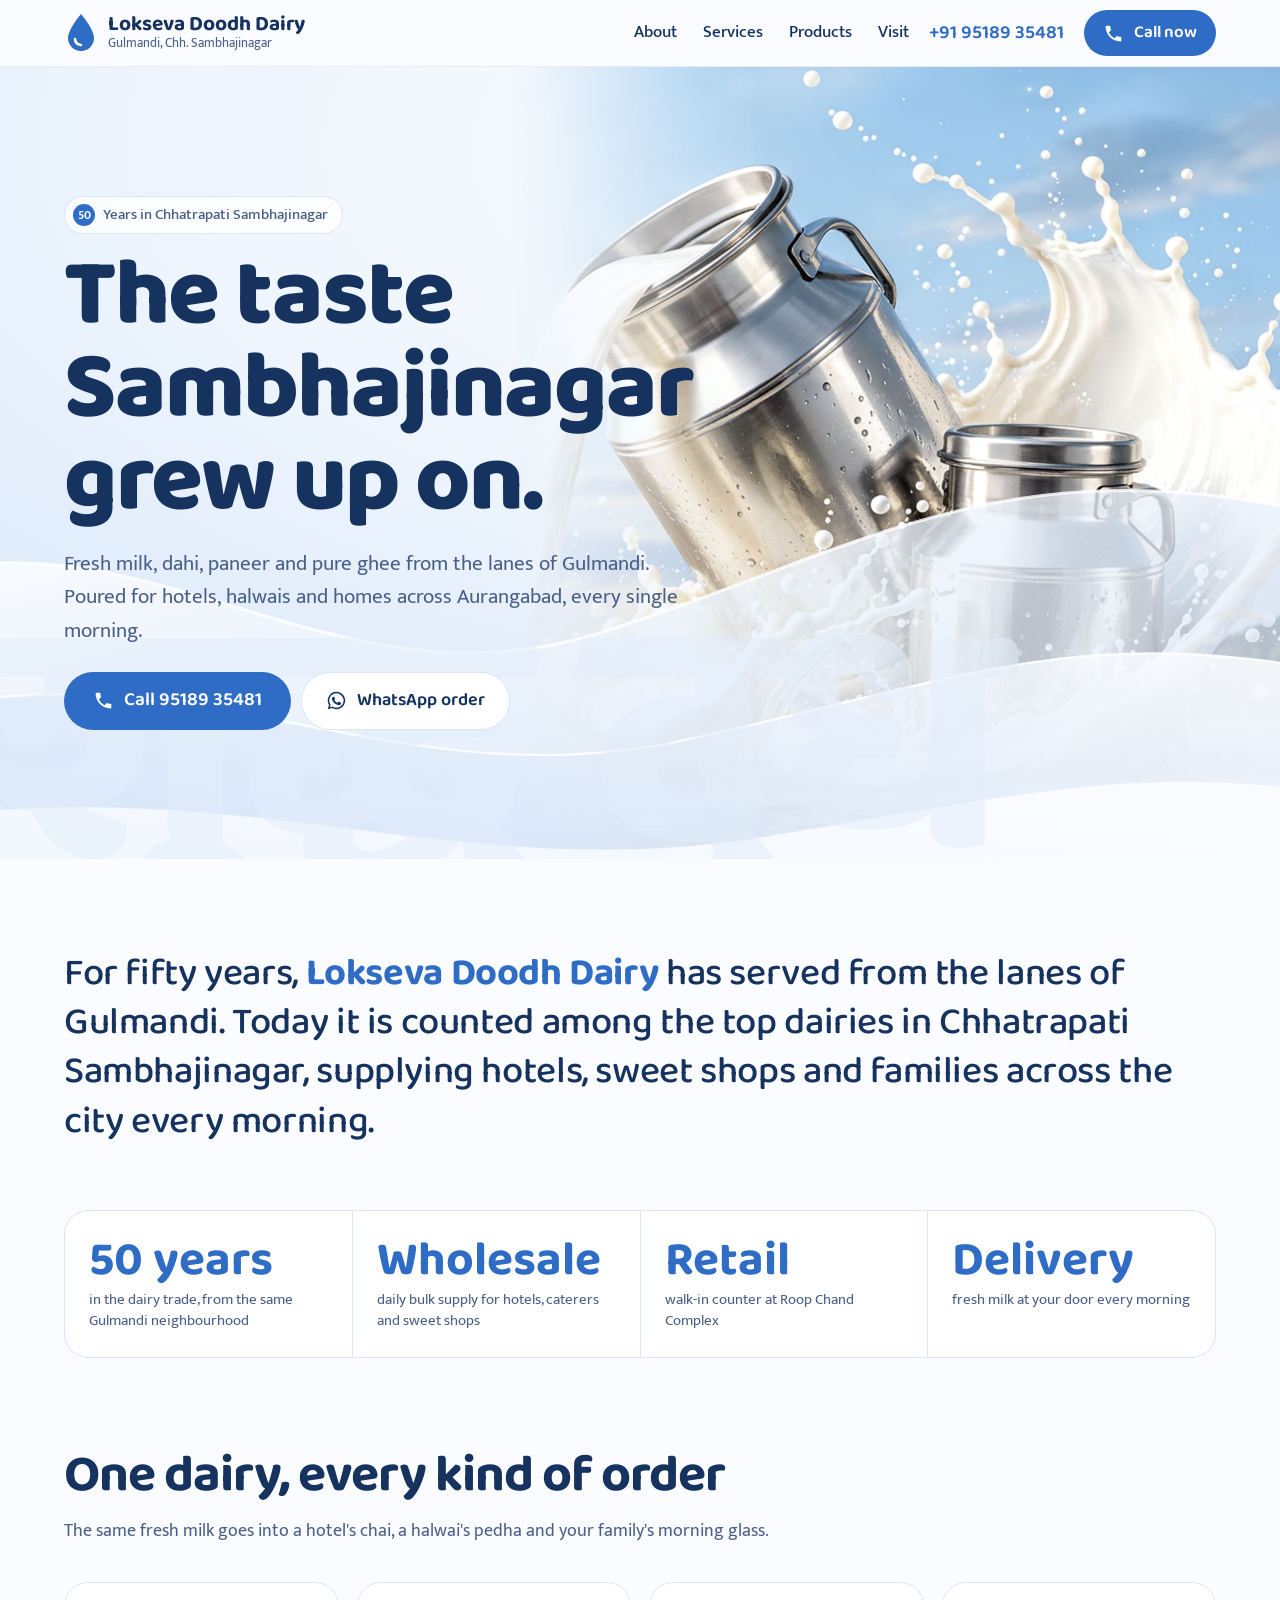
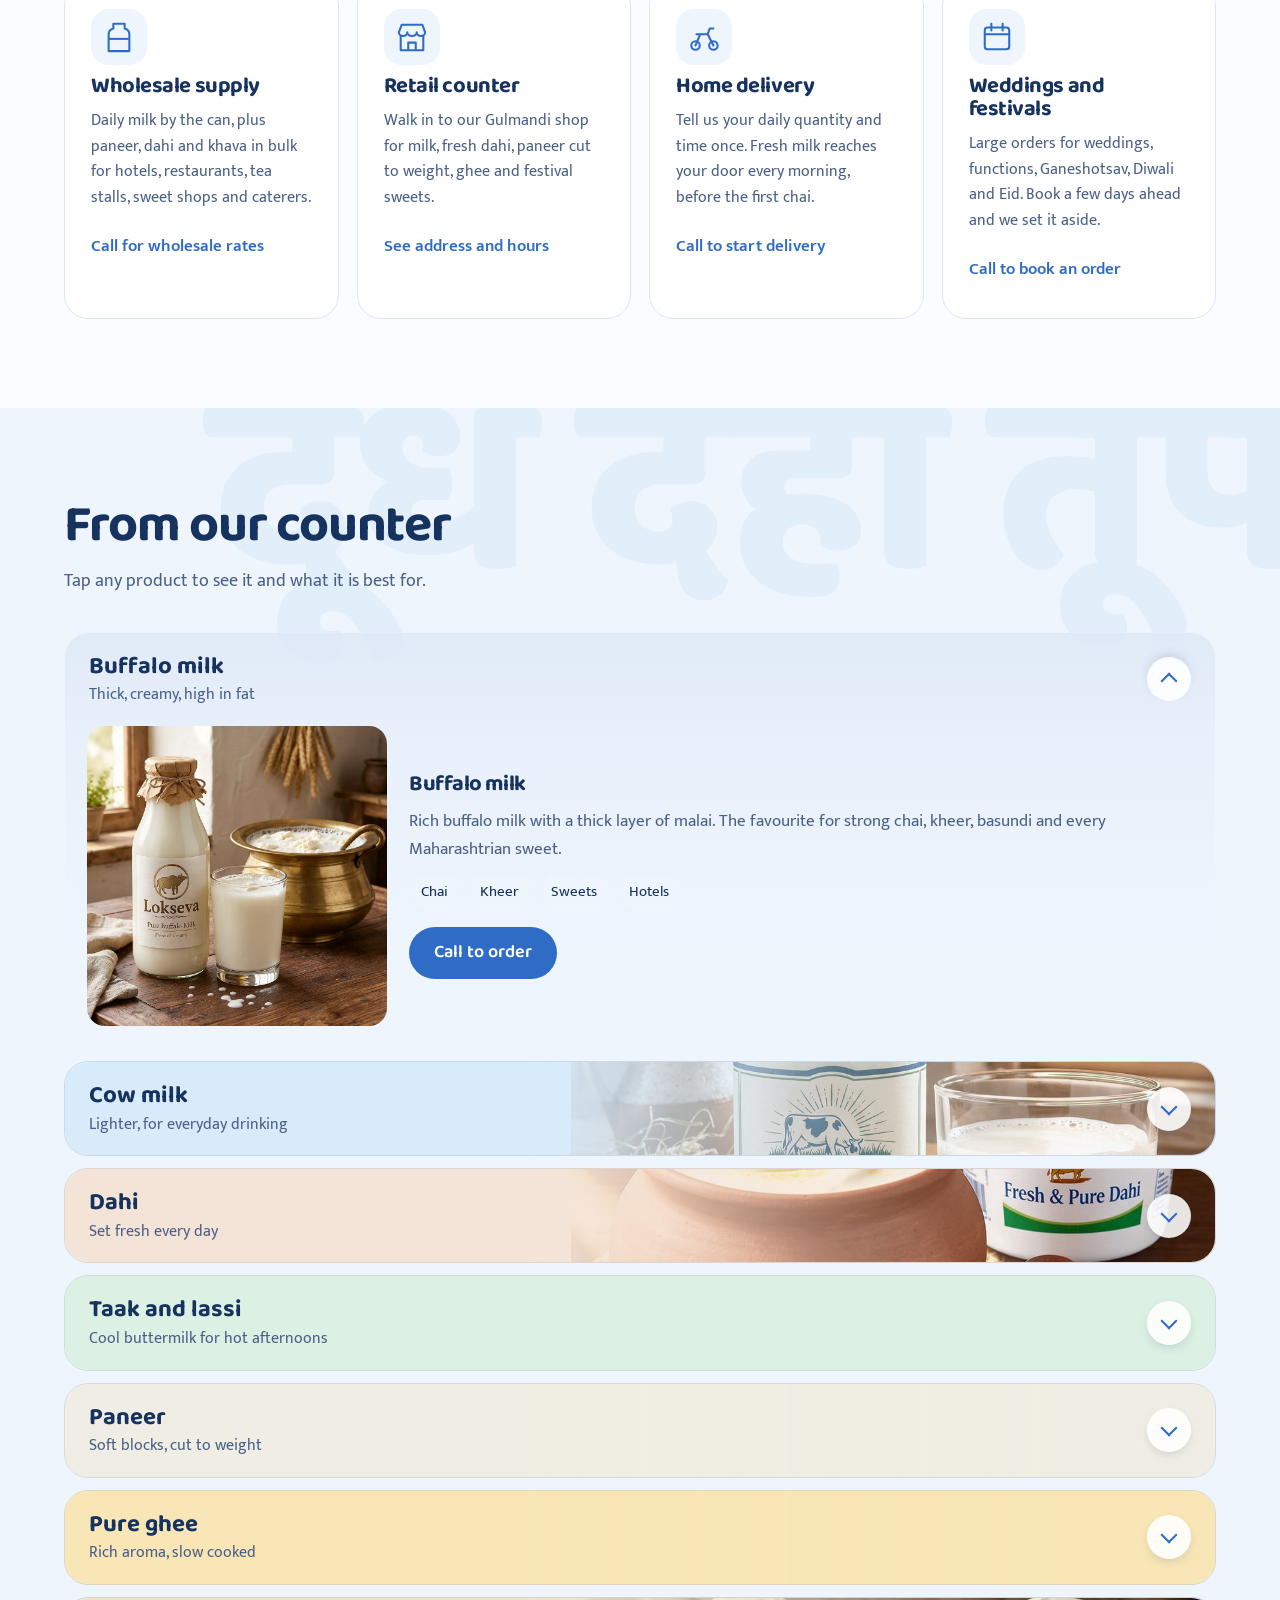
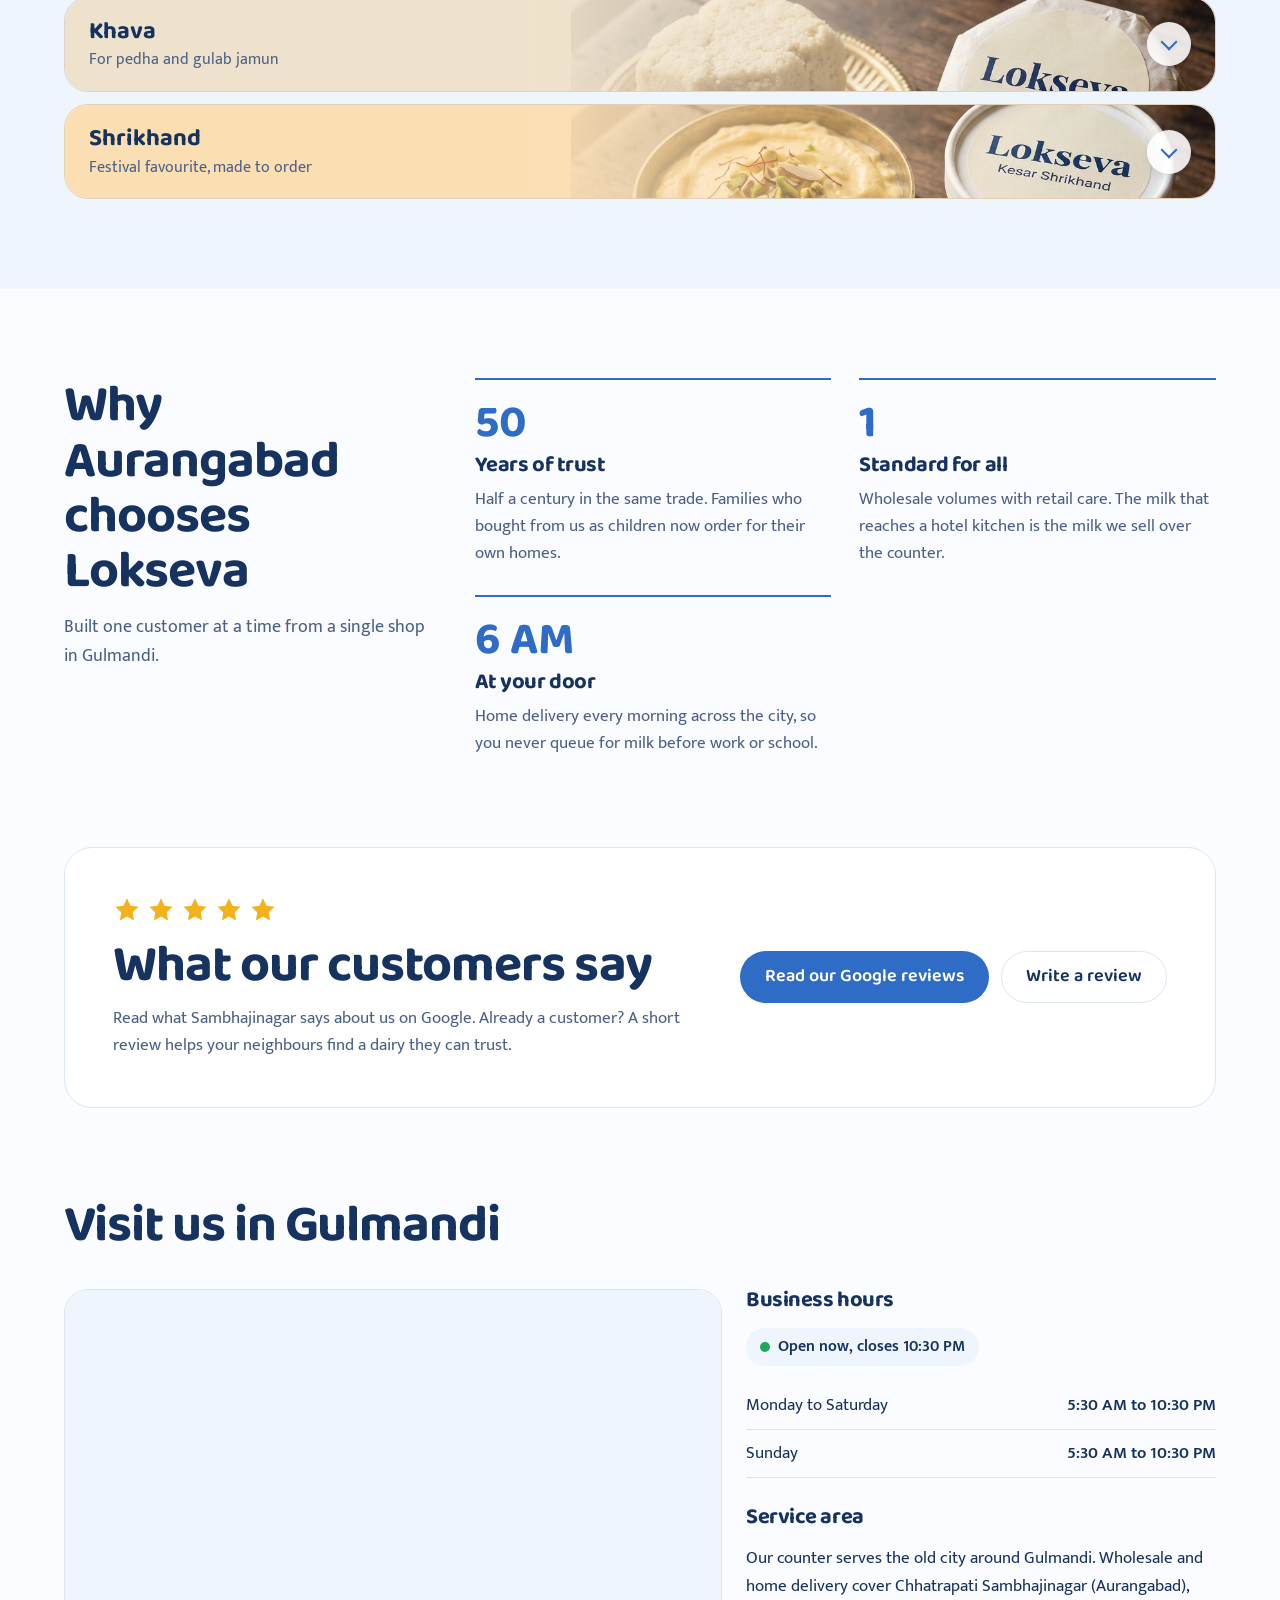
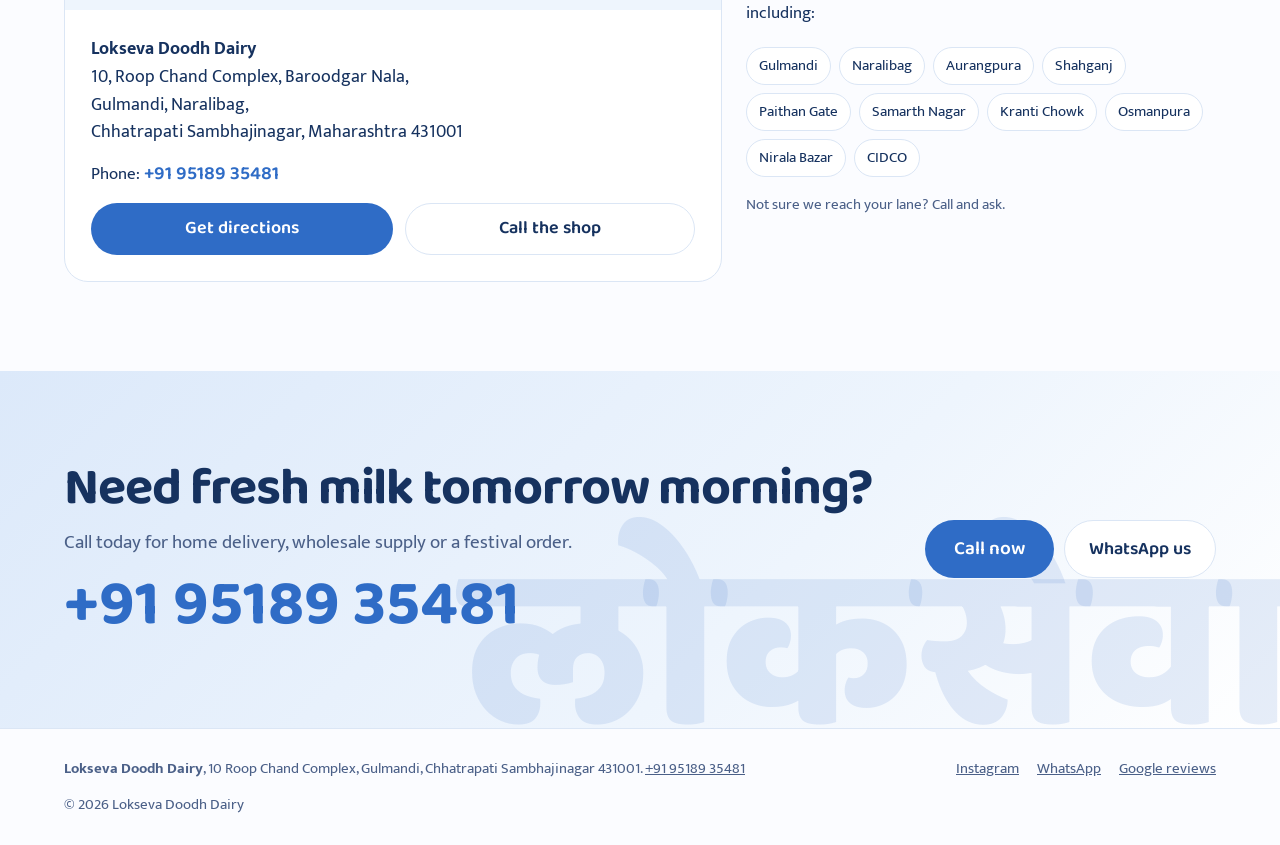
==== commit 5e335610: "Colour-coded product tabs with smooth open and close Each product tab has its own colour with its ph" ====
--- a/index.html
+++ b/index.html
@@ -20,7 +20,7 @@
    COLOUR silky milk white ground, light sky blue washes, one clear blue for actions, deep blue ink
    TYPE Baloo 2 (rounded, milky display, Devanagari for decoration) + Mukta (text)
    LAYOUT phone first: photo on top fading into the headline, then buttons; laptop: statement left over blended photo right */
-:root{color-scheme:light dark;
+:root{color-scheme:light;
 --bg:light-dark(#fbfcff,#0a1630);
 --milk:light-dark(#ffffff,#0f1e3d);
 --tint:light-dark(#eef5fd,#102246);
@@ -36,7 +36,7 @@
 --s3:light-dark(#b9d3f4,#12285a);
 --shadow:light-dark(0 18px 40px -24px #2f6cc655,0 18px 40px -24px #000a)}
 :root[data-theme=light]{color-scheme:light}
-:root[data-theme=dark]{color-scheme:dark}
+:root[data-theme=dark]{color-scheme:light}
 *{box-sizing:border-box;min-width:0}
 [hidden]{display:none!important}
 html{scroll-behavior:smooth;scroll-padding-top:80px}
@@ -128,16 +128,23 @@
 .counter .deco{font-size:clamp(120px,20vw,280px);right:-2vw;top:-.06em}
 .counter .wrap{position:relative;z-index:1}
 .acc{display:grid;gap:12px}
-.acc details{background:var(--milk);border:1px solid var(--line);border-radius:22px;overflow:hidden}
-.acc details[open]{box-shadow:var(--shadow);border-color:color-mix(in srgb,var(--blue) 40%,var(--line))}
-.acc summary{list-style:none;cursor:pointer;display:grid;grid-template-columns:1fr auto;align-items:center;gap:6px 16px;padding:18px 22px;min-height:68px}
+.acc details{--c:#e3edfa;position:relative;isolation:isolate;border-radius:24px;border:1px solid color-mix(in srgb,var(--c) 75%,#16325f 10%);transition:border-color .55s ease,box-shadow .35s ease,transform .35s ease}
+.acc details::before,.acc details::after{content:"";position:absolute;inset:0;border-radius:inherit;z-index:-1;pointer-events:none;transition:opacity .6s cubic-bezier(.22,1,.36,1)}
+.acc details::before{background:linear-gradient(90deg,var(--c) 0%,var(--c) 40%,color-mix(in srgb,var(--c) 0%,transparent) 86%),var(--img,none) right center/56% auto no-repeat,var(--c)}
+.acc details::after{opacity:0;background:linear-gradient(180deg,color-mix(in srgb,var(--c) 85%,transparent) 0,color-mix(in srgb,var(--c) 35%,transparent) 120px,color-mix(in srgb,var(--c) 0%,transparent) 320px)}
+.acc details.on{border-color:transparent}
+.acc details.on::before{opacity:0}
+.acc details.on::after{opacity:1}
+.acc details:not(.on):hover{box-shadow:var(--shadow);transform:translateY(-2px)}
+.acc summary{list-style:none;cursor:pointer;display:grid;grid-template-columns:minmax(0,1fr) auto;align-items:center;gap:4px 16px;padding:20px 24px;min-height:92px;border-radius:24px}
 .acc summary::-webkit-details-marker{display:none}
-.acc summary b{font:700 22px/1.15 "Baloo 2",sans-serif}
-.acc summary span{grid-column:1;color:var(--muted);font-size:16px;line-height:1.35}
-.acc summary i{grid-row:1/3;grid-column:2;width:40px;height:40px;border-radius:50%;background:var(--tint);display:grid;place-items:center;transition:transform .25s,background .2s}
+.acc summary b{font:700 24px/1.15 "Baloo 2",sans-serif;max-width:60%}
+.acc summary span{grid-column:1;color:var(--muted);font-size:16px;line-height:1.35;max-width:min(60%,22em)}
+.acc summary i{grid-row:1/3;grid-column:2;width:44px;height:44px;border-radius:50%;background:color-mix(in srgb,var(--milk) 88%,transparent);box-shadow:0 4px 14px -6px #16325f55;display:grid;place-items:center;transition:transform .55s cubic-bezier(.22,1,.36,1),background .3s}
 .acc summary i::before{content:"";width:10px;height:10px;border-right:2.5px solid var(--blue);border-bottom:2.5px solid var(--blue);transform:translateY(-2px) rotate(45deg)}
-.acc details[open] summary i{transform:rotate(180deg);background:var(--tint2)}
+.acc details.on summary i{transform:rotate(180deg)}
 .acc summary:hover b{color:var(--blue)}
+.pwrap{overflow:hidden}
 .pbody{display:grid;gap:22px;padding:0 22px 22px}
 .ph{position:relative;aspect-ratio:4/3;border-radius:18px;overflow:hidden;background:linear-gradient(160deg,var(--milk),var(--tint2))}
 .ph img{width:100%;height:100%;object-fit:cover}
@@ -152,9 +159,8 @@
 .pinfo li{padding:5px 12px;border-radius:99px;background:var(--tint);font-size:15px}
 .pinfo .btn{justify-self:start;margin-top:6px}
 @media(min-width:700px){.pbody{grid-template-columns:minmax(0,300px) minmax(0,1fr)}.ph{aspect-ratio:1}}
-@media(max-width:599px){.acc summary{padding:16px 18px}.pbody{padding:0 14px 18px;gap:16px}.acc summary b{font-size:20px}.pinfo .btn{justify-self:stretch}}
-@media(prefers-reduced-motion:no-preference){.acc details[open] .pbody{animation:open .35s ease}}
-@keyframes open{from{opacity:0;transform:translateY(-6px)}to{opacity:1;transform:none}}
+@media(max-width:599px){.acc summary{padding:16px 18px;min-height:84px}.acc details::before{background:linear-gradient(90deg,var(--c) 0%,var(--c) 50%,color-mix(in srgb,var(--c) 0%,transparent) 92%),var(--img,none) right center/48% auto no-repeat,var(--c)}.acc summary b{font-size:21px;max-width:70%}.acc summary span{max-width:62%;font-size:15px}.pbody{padding:0 14px 18px;gap:16px}.pinfo .btn{justify-self:stretch}}
+
 /* why */
 .why .wrap{display:grid;gap:40px}
 .three{display:grid;grid-template-columns:repeat(auto-fit,minmax(min(100%,15em),1fr));gap:28px}
@@ -433,24 +439,48 @@
 {
 /* Products: edit names and text here. Photos load from images/<img>.jpg */
 const PRODUCTS=[
-  {n:"Buffalo milk",img:"buffalo-milk",s:"Thick, creamy, high in fat",d:"Rich buffalo milk with a thick layer of malai. The favourite for strong chai, kheer, basundi and every Maharashtrian sweet.",use:["Chai","Kheer","Sweets","Hotels"]},
-  {n:"Cow milk",img:"cow-milk",s:"Lighter, for everyday drinking",d:"Light and easy to digest. The daily glass for children and elders, and the base for homemade dahi.",use:["Children","Daily glass","Coffee"]},
-  {n:"Dahi",img:"dahi",s:"Set fresh every day",d:"Thick, mildly sour dahi set fresh each day, firm enough to hold a spoon. Sold loose or in cups.",use:["Meals","Raita","Kadhi"]},
-  {n:"Taak and lassi",img:"taak-lassi",s:"Cool buttermilk for hot afternoons",d:"Spiced taak and sweet lassi for Marathwada summers, by the glass or in bulk for functions.",use:["Summer","Functions","After meals"]},
-  {n:"Paneer",img:"paneer",s:"Soft blocks, cut to weight",d:"Fresh, soft paneer made from our own milk and cut to weight for homes, restaurants and caterers.",use:["Curries","Tikka","Hotels"]},
-  {n:"Pure ghee",img:"ghee",s:"Rich aroma, slow cooked",d:"Granular, golden ghee with a rich aroma for dal, puran poli, sweets and pooja.",use:["Cooking","Puran poli","Pooja"]},
-  {n:"Khava",img:"khava",s:"For pedha and gulab jamun",d:"Fresh khava (mawa) for pedha, gulab jamun, barfi and festival sweets. Bulk orders for halwais.",use:["Pedha","Gulab jamun","Halwais"]},
-  {n:"Shrikhand",img:"shrikhand",s:"Festival favourite, made to order",d:"Smooth, saffron and cardamom shrikhand made to order for Gudi Padwa, weddings and family functions.",use:["Gudi Padwa","Weddings","Functions"]}
+  {n:"Buffalo milk",img:"buffalo-milk",c:"#dfe8f7",s:"Thick, creamy, high in fat",d:"Rich buffalo milk with a thick layer of malai. The favourite for strong chai, kheer, basundi and every Maharashtrian sweet.",use:["Chai","Kheer","Sweets","Hotels"]},
+  {n:"Cow milk",img:"cow-milk",c:"#d8ebfb",s:"Lighter, for everyday drinking",d:"Light and easy to digest. The daily glass for children and elders, and the base for homemade dahi.",use:["Children","Daily glass","Coffee"]},
+  {n:"Dahi",img:"dahi",c:"#f4e4d7",s:"Set fresh every day",d:"Thick, mildly sour dahi set fresh each day, firm enough to hold a spoon. Sold loose or in cups.",use:["Meals","Raita","Kadhi"]},
+  {n:"Taak and lassi",img:"taak-lassi",c:"#dcf0e3",s:"Cool buttermilk for hot afternoons",d:"Spiced taak and sweet lassi for Marathwada summers, by the glass or in bulk for functions.",use:["Summer","Functions","After meals"]},
+  {n:"Paneer",img:"paneer",c:"#f0eee4",s:"Soft blocks, cut to weight",d:"Fresh, soft paneer made from our own milk and cut to weight for homes, restaurants and caterers.",use:["Curries","Tikka","Hotels"]},
+  {n:"Pure ghee",img:"ghee",c:"#f8e6b6",s:"Rich aroma, slow cooked",d:"Granular, golden ghee with a rich aroma for dal, puran poli, sweets and pooja.",use:["Cooking","Puran poli","Pooja"]},
+  {n:"Khava",img:"khava",c:"#efe2cc",s:"For pedha and gulab jamun",d:"Fresh khava (mawa) for pedha, gulab jamun, barfi and festival sweets. Bulk orders for halwais.",use:["Pedha","Gulab jamun","Halwais"]},
+  {n:"Shrikhand",img:"shrikhand",c:"#fbdfb3",s:"Festival favourite, made to order",d:"Smooth, saffron and cardamom shrikhand made to order for Gudi Padwa, weddings and family functions.",use:["Gudi Padwa","Weddings","Functions"]}
 ];
 const esc=s=>String(s).replace(/[&<>"']/g,c=>({"&":"&amp;","<":"&lt;",">":"&gt;",'"':"&quot;","'":"&#39;"}[c]));
 const drop='<svg viewBox="0 0 60 70" aria-hidden="true"><path d="M30 3S8 30 8 45a22 22 0 0 0 44 0C52 30 30 3 30 3z" fill="currentColor" opacity=".9"/><path d="M19 46a11 11 0 0 0 11 11" stroke="#fff" stroke-width="4" fill="none" stroke-linecap="round"/></svg>';
-document.getElementById("acc").innerHTML=PRODUCTS.map((p,i)=>`<details name="prod"${i===0?" open":""}>
+const acc=document.getElementById("acc");
+acc.innerHTML=PRODUCTS.map((p,i)=>`<details${i===0?' open class="on"':""} style="--c:${esc(p.c)};--img:url('images/${esc(p.img)}.jpg')">
 <summary><b>${esc(p.n)}</b><span>${esc(p.s)}</span><i aria-hidden="true"></i></summary>
-<div class="pbody">
+<div class="pwrap"><div class="pbody">
 <div class="ph"><img src="images/${esc(p.img)}.jpg" alt="Lokseva ${esc(p.n.toLowerCase())}" loading="lazy" width="600" height="600"><div class="fb"><svg></svg><em>Lokseva ${esc(p.n)}</em></div></div>
 <div class="pinfo"><h3>${esc(p.n)}</h3><p>${esc(p.d)}</p><ul>${p.use.map(u=>`<li>${esc(u)}</li>`).join("")}</ul>
 <a class="btn call" href="tel:+919518935481">Call to order</a></div>
-</div></details>`).join("");
+</div></div></details>`).join("");
+/* Smooth open and close: one product open at a time */
+const reduce=matchMedia("(prefers-reduced-motion: reduce)").matches;
+const EASE="cubic-bezier(.22,1,.36,1)";
+const running=new WeakMap();
+const toggle=(d,opening)=>{
+  const w=d.querySelector(".pwrap");
+  const prev=running.get(d);
+  const from=prev?getComputedStyle(w).height:null;
+  if(prev)prev.cancel();
+  if(opening){d.open=true;d.classList.add("on")}else d.classList.remove("on");
+  if(reduce){if(!opening)d.open=false;return}
+  const full=w.scrollHeight+"px";
+  const a=w.animate([{height:from||(opening?"0px":full),opacity:opening?0:1},{height:opening?full:"0px",opacity:opening?1:0}],{duration:opening?560:440,easing:EASE});
+  running.set(d,a);
+  a.onfinish=()=>{running.delete(d);if(!opening)d.open=false};
+};
+acc.querySelectorAll("summary").forEach(s=>s.addEventListener("click",e=>{
+  e.preventDefault();
+  const d=s.parentElement,opening=!d.classList.contains("on");
+  if(opening)acc.querySelectorAll("details.on").forEach(o=>{if(o!==d)toggle(o,false)});
+  toggle(d,opening);
+  if(opening)setTimeout(()=>{const t=d.getBoundingClientRect().top;if(t<90)scrollTo({top:scrollY+t-90,behavior:reduce?"auto":"smooth"})},reduce?0:460);
+}));
 document.querySelectorAll(".fb svg").forEach(s=>s.outerHTML=drop);
 /* Show a clean fallback tile when a photo is missing */
 const fail=img=>{const w=img.closest(".ph");if(w)w.classList.add("noimg");else{const h=img.closest(".photo");if(h)h.hidden=true}};
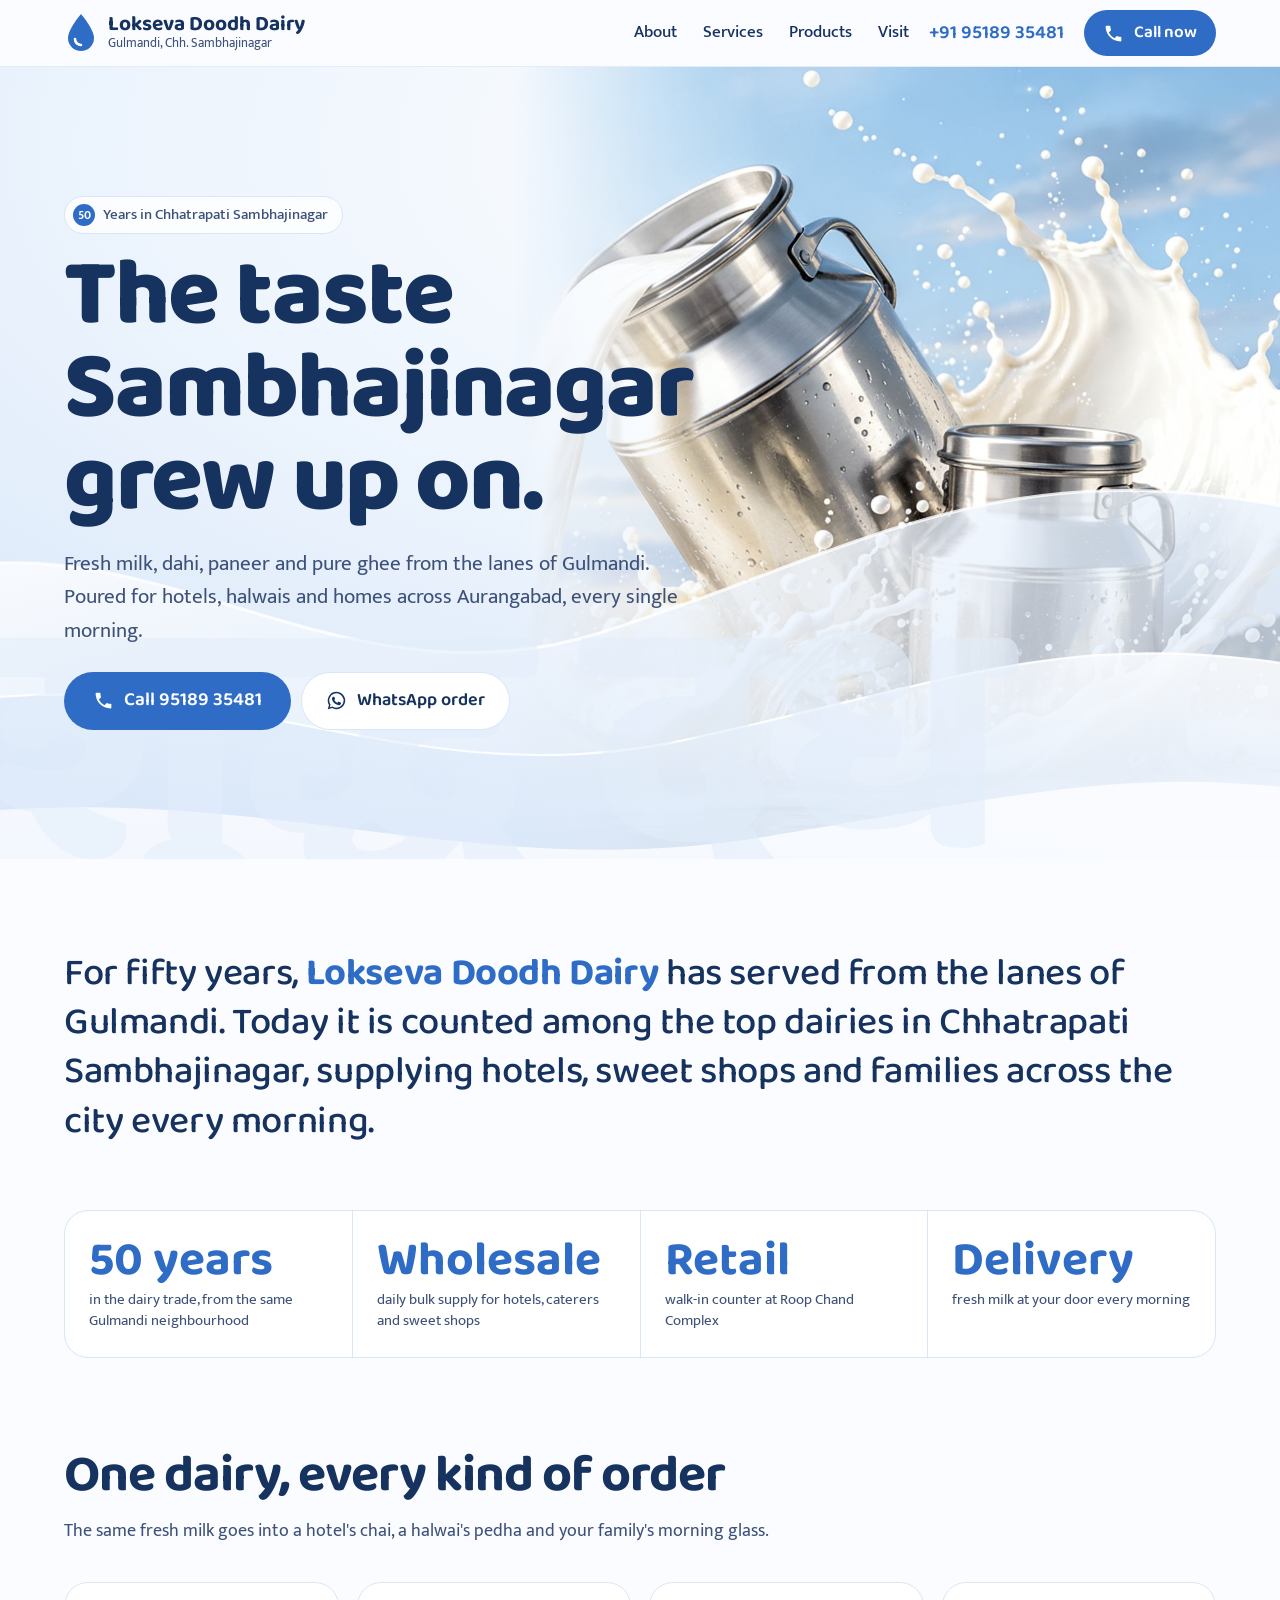
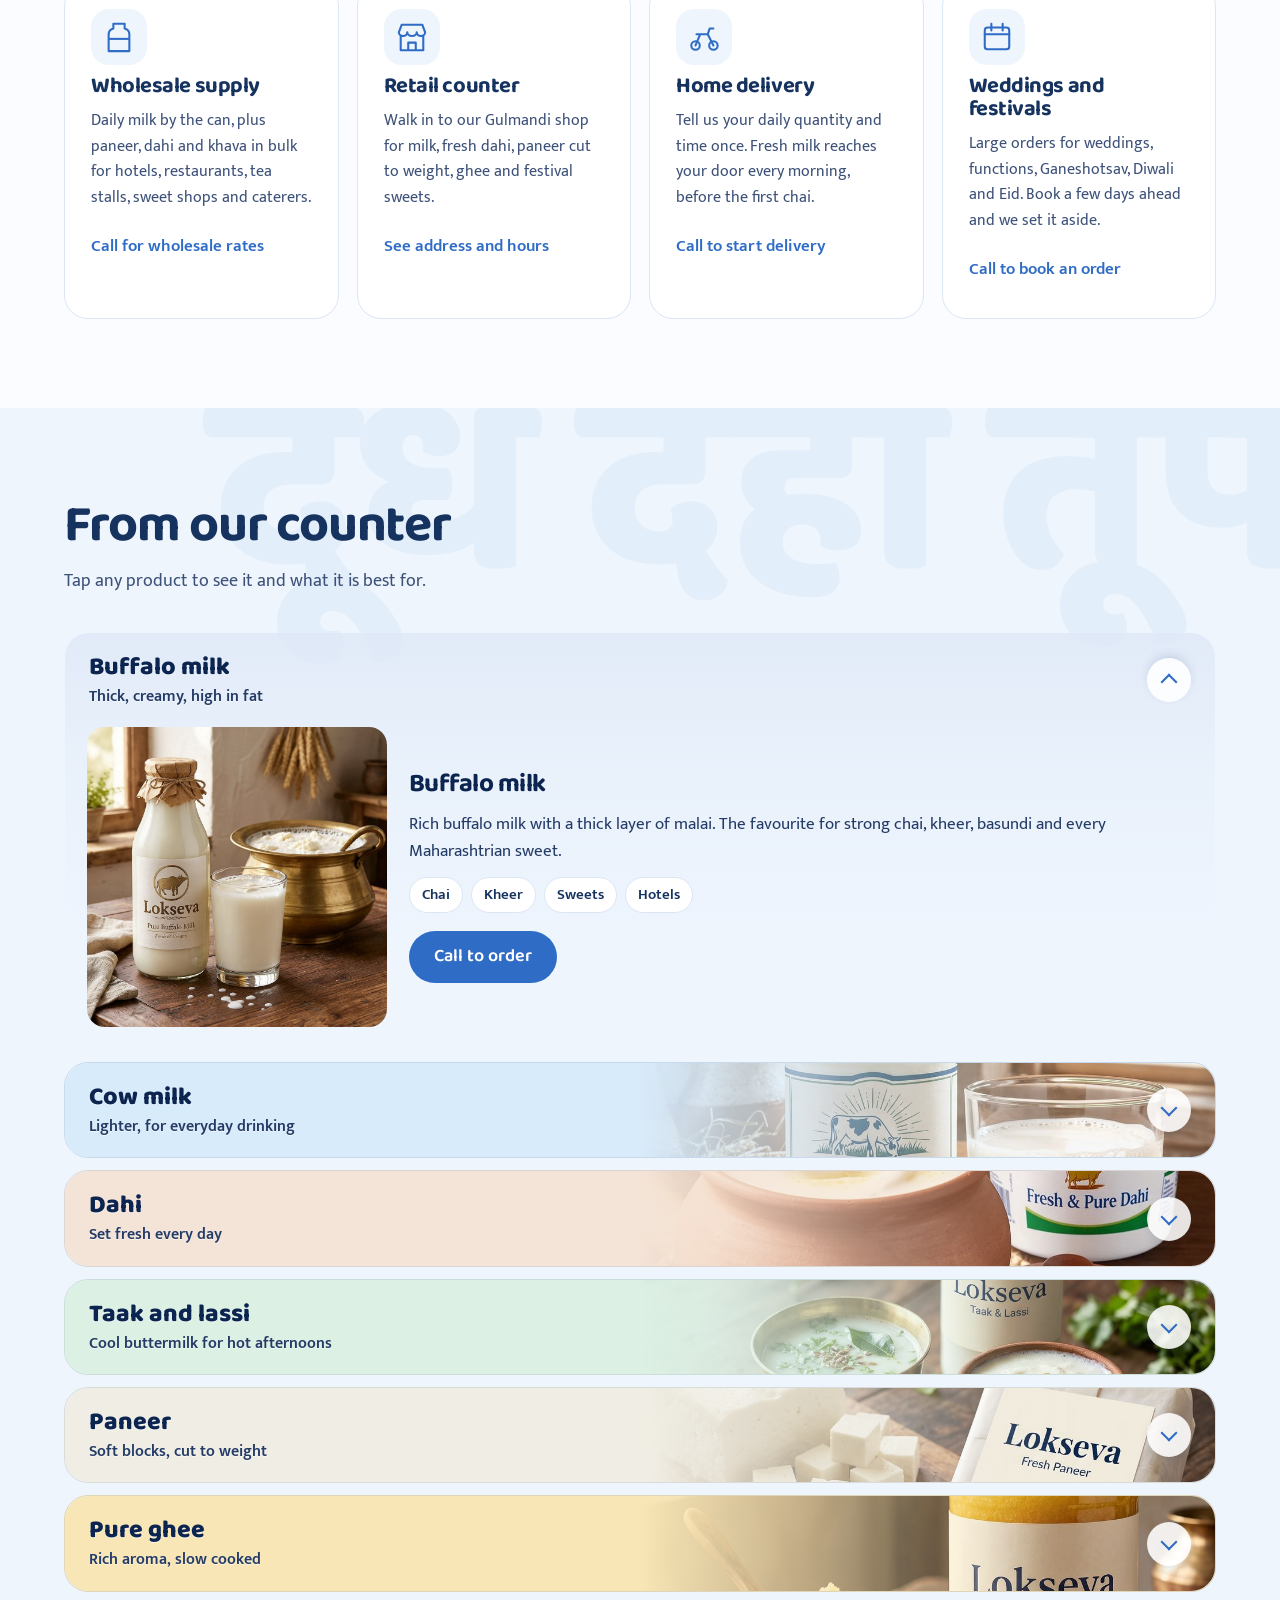
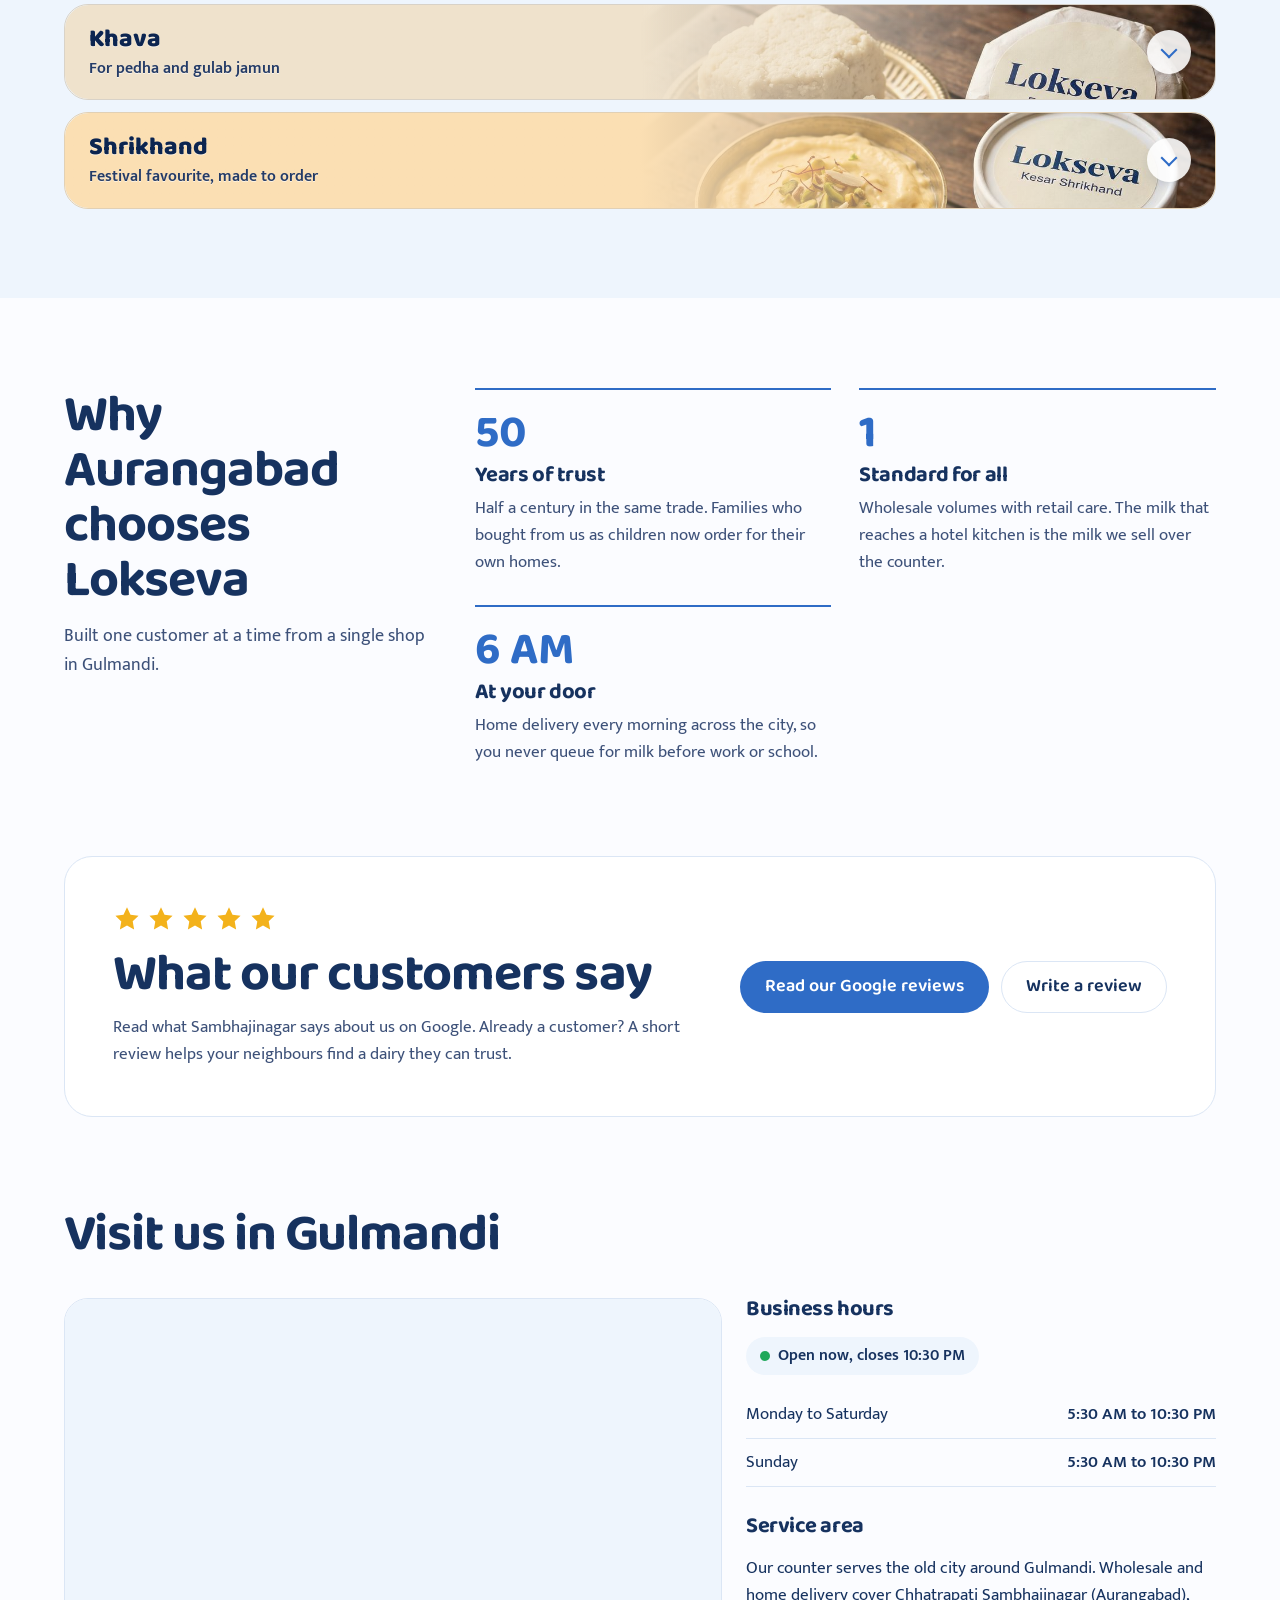
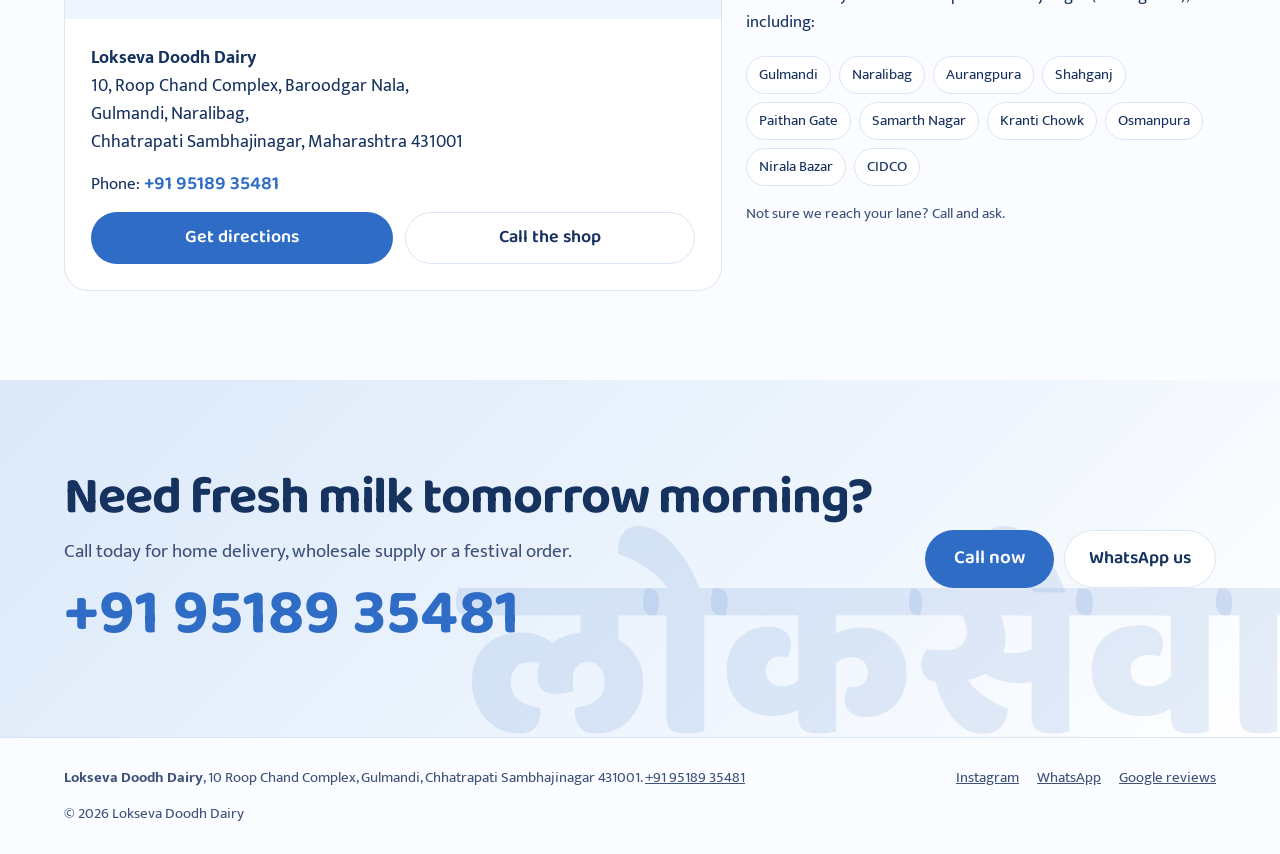
==== commit 0c7fd2ee: "Add paneer, taak-lassi and ghee photos; stronger product text Darker, heavier product names and subt" ====
--- a/index.html
+++ b/index.html
@@ -26,7 +26,7 @@
 --tint:light-dark(#eef5fd,#102246);
 --tint2:light-dark(#dce9fa,#183060);
 --ink:light-dark(#16325f,#eaf1ff);
---muted:light-dark(#4b6088,#a9bbdd);
+--muted:light-dark(#3d5179,#a9bbdd);
 --blue:light-dark(#2f6cc6,#82b2ff);
 --on-blue:light-dark(#ffffff,#08142c);
 --line:light-dark(#dbe6f5,#22385f);
@@ -130,7 +130,7 @@
 .acc{display:grid;gap:12px}
 .acc details{--c:#e3edfa;position:relative;isolation:isolate;border-radius:24px;border:1px solid color-mix(in srgb,var(--c) 75%,#16325f 10%);transition:border-color .55s ease,box-shadow .35s ease,transform .35s ease}
 .acc details::before,.acc details::after{content:"";position:absolute;inset:0;border-radius:inherit;z-index:-1;pointer-events:none;transition:opacity .6s cubic-bezier(.22,1,.36,1)}
-.acc details::before{background:linear-gradient(90deg,var(--c) 0%,var(--c) 40%,color-mix(in srgb,var(--c) 0%,transparent) 86%),var(--img,none) right center/56% auto no-repeat,var(--c)}
+.acc details::before{background:linear-gradient(90deg,var(--c) 0%,var(--c) 50%,color-mix(in srgb,var(--c) 0%,transparent) 88%),var(--img,none) right center/50% auto no-repeat,var(--c)}
 .acc details::after{opacity:0;background:linear-gradient(180deg,color-mix(in srgb,var(--c) 85%,transparent) 0,color-mix(in srgb,var(--c) 35%,transparent) 120px,color-mix(in srgb,var(--c) 0%,transparent) 320px)}
 .acc details.on{border-color:transparent}
 .acc details.on::before{opacity:0}
@@ -138,12 +138,12 @@
 .acc details:not(.on):hover{box-shadow:var(--shadow);transform:translateY(-2px)}
 .acc summary{list-style:none;cursor:pointer;display:grid;grid-template-columns:minmax(0,1fr) auto;align-items:center;gap:4px 16px;padding:20px 24px;min-height:92px;border-radius:24px}
 .acc summary::-webkit-details-marker{display:none}
-.acc summary b{font:700 24px/1.15 "Baloo 2",sans-serif;max-width:60%}
-.acc summary span{grid-column:1;color:var(--muted);font-size:16px;line-height:1.35;max-width:min(60%,22em)}
+.acc summary b{font:800 25px/1.15 "Baloo 2",sans-serif;color:#0c2550;max-width:60%;text-shadow:0 1px 0 #ffffff99}
+.acc summary span{grid-column:1;color:#243b66;font-weight:600;font-size:16px;line-height:1.35;max-width:min(60%,22em);text-shadow:0 1px 0 #ffffff99}
 .acc summary i{grid-row:1/3;grid-column:2;width:44px;height:44px;border-radius:50%;background:color-mix(in srgb,var(--milk) 88%,transparent);box-shadow:0 4px 14px -6px #16325f55;display:grid;place-items:center;transition:transform .55s cubic-bezier(.22,1,.36,1),background .3s}
 .acc summary i::before{content:"";width:10px;height:10px;border-right:2.5px solid var(--blue);border-bottom:2.5px solid var(--blue);transform:translateY(-2px) rotate(45deg)}
 .acc details.on summary i{transform:rotate(180deg)}
-.acc summary:hover b{color:var(--blue)}
+.acc summary:hover b{color:#1d55a8}
 .pwrap{overflow:hidden}
 .pbody{display:grid;gap:22px;padding:0 22px 22px}
 .ph{position:relative;aspect-ratio:4/3;border-radius:18px;overflow:hidden;background:linear-gradient(160deg,var(--milk),var(--tint2))}
@@ -154,12 +154,13 @@
 .ph.noimg img{display:none}
 .ph.noimg .fb{display:grid}
 .pinfo{display:grid;gap:12px;align-content:center}
-.pinfo p{color:var(--muted)}
+.pinfo h3{font-size:26px;color:#0c2550}
+.pinfo p{color:#243b66;font-size:17px}
 .pinfo ul{margin:0;padding:0;list-style:none;display:flex;flex-wrap:wrap;gap:8px}
-.pinfo li{padding:5px 12px;border-radius:99px;background:var(--tint);font-size:15px}
+.pinfo li{padding:5px 12px;border-radius:99px;background:var(--milk);border:1px solid var(--line);color:#16325f;font-weight:600;font-size:15px}
 .pinfo .btn{justify-self:start;margin-top:6px}
 @media(min-width:700px){.pbody{grid-template-columns:minmax(0,300px) minmax(0,1fr)}.ph{aspect-ratio:1}}
-@media(max-width:599px){.acc summary{padding:16px 18px;min-height:84px}.acc details::before{background:linear-gradient(90deg,var(--c) 0%,var(--c) 50%,color-mix(in srgb,var(--c) 0%,transparent) 92%),var(--img,none) right center/48% auto no-repeat,var(--c)}.acc summary b{font-size:21px;max-width:70%}.acc summary span{max-width:62%;font-size:15px}.pbody{padding:0 14px 18px;gap:16px}.pinfo .btn{justify-self:stretch}}
+@media(max-width:599px){.acc summary{padding:16px 18px;min-height:84px}.acc details::before{background:linear-gradient(90deg,var(--c) 0%,var(--c) 58%,color-mix(in srgb,var(--c) 0%,transparent) 96%),var(--img,none) right center/42% auto no-repeat,var(--c)}.acc summary b{font-size:22px;max-width:64%}.acc summary span{max-width:60%;font-size:15px}.pbody{padding:0 14px 18px;gap:16px}.pinfo .btn{justify-self:stretch}}
 
 /* why */
 .why .wrap{display:grid;gap:40px}
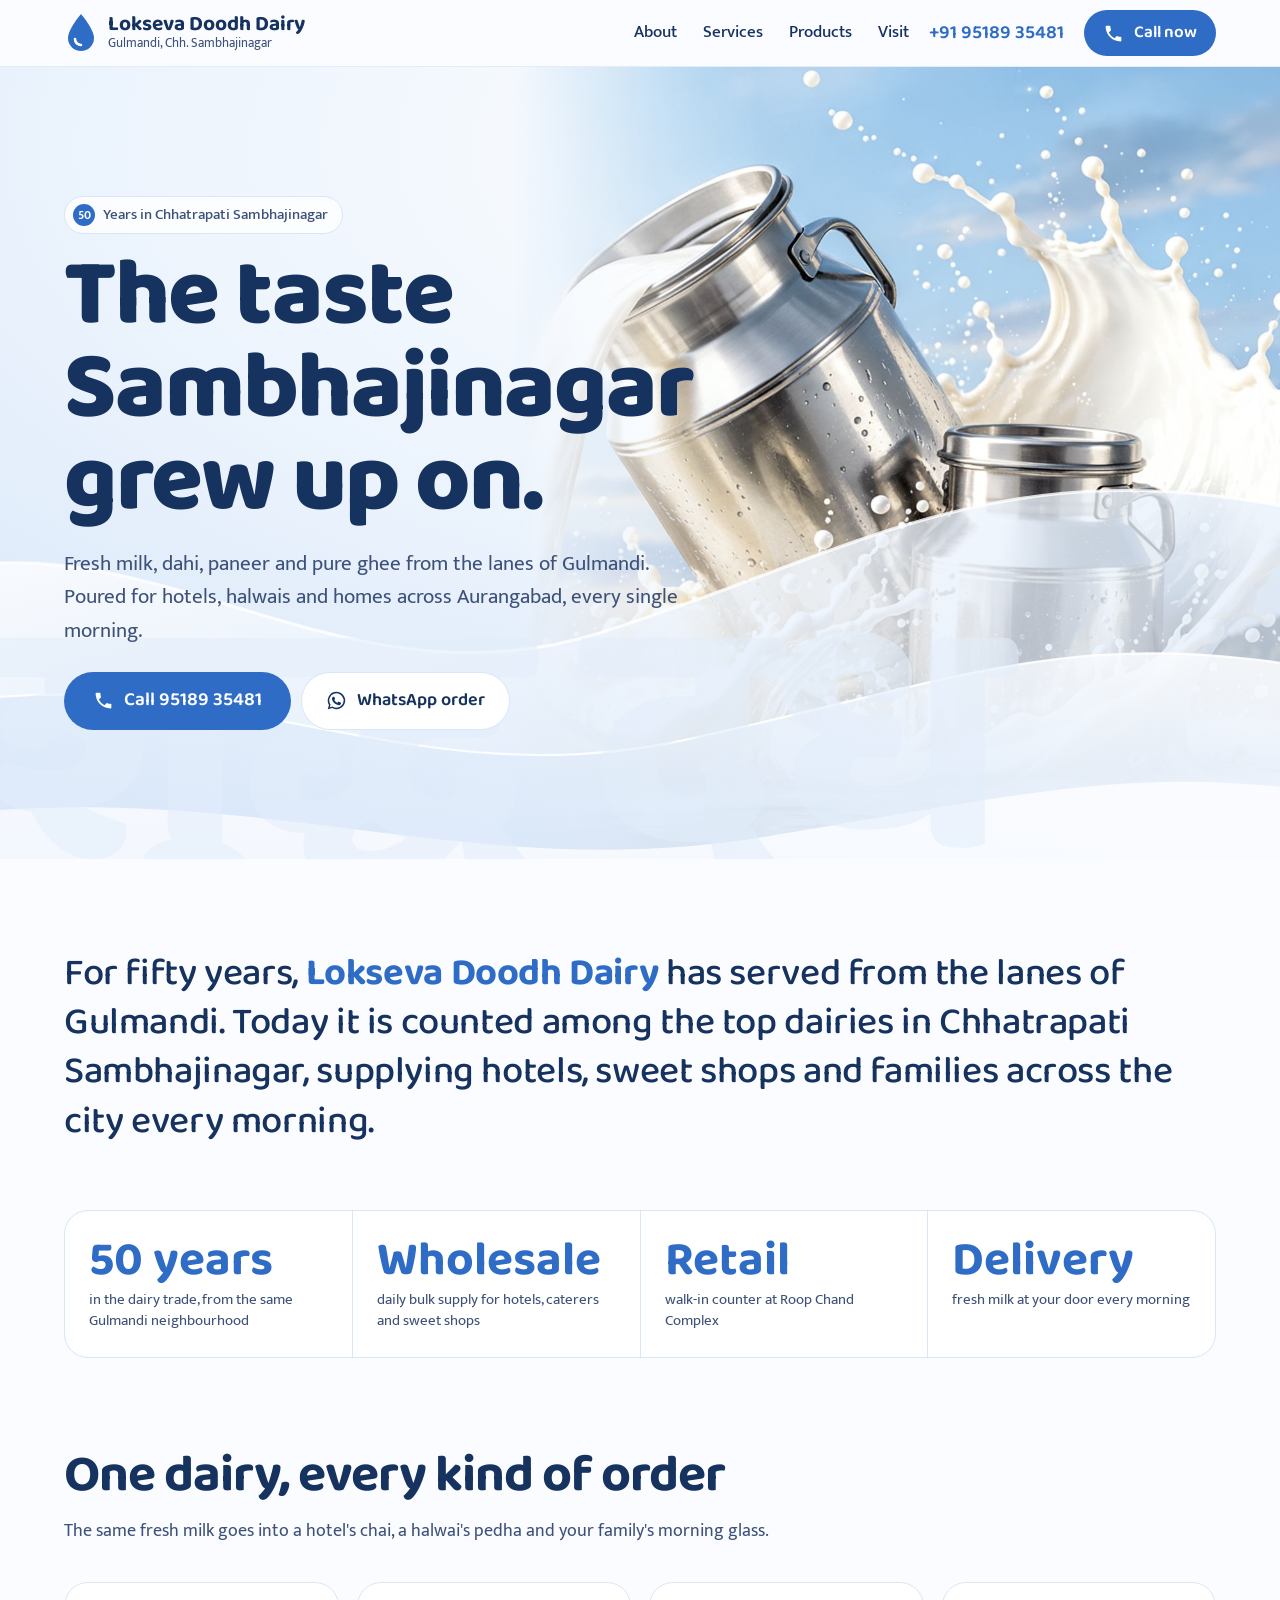
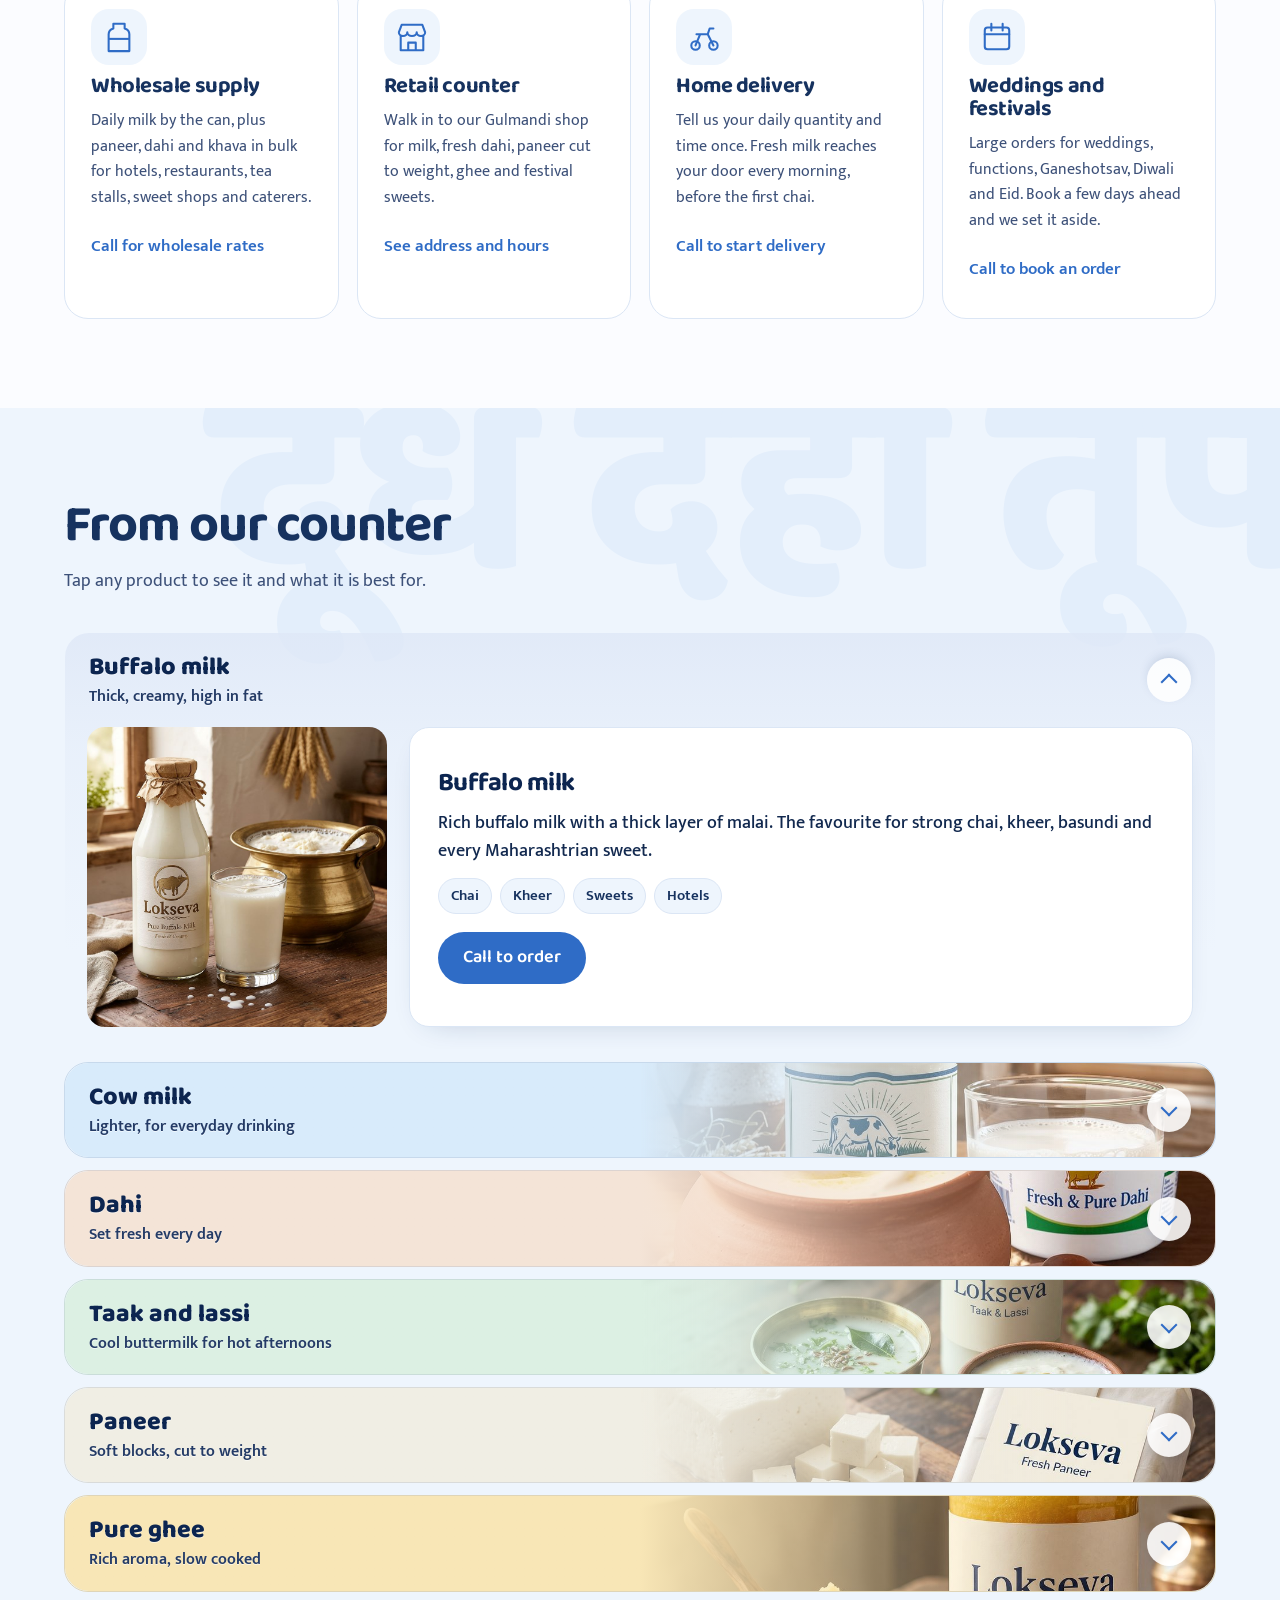
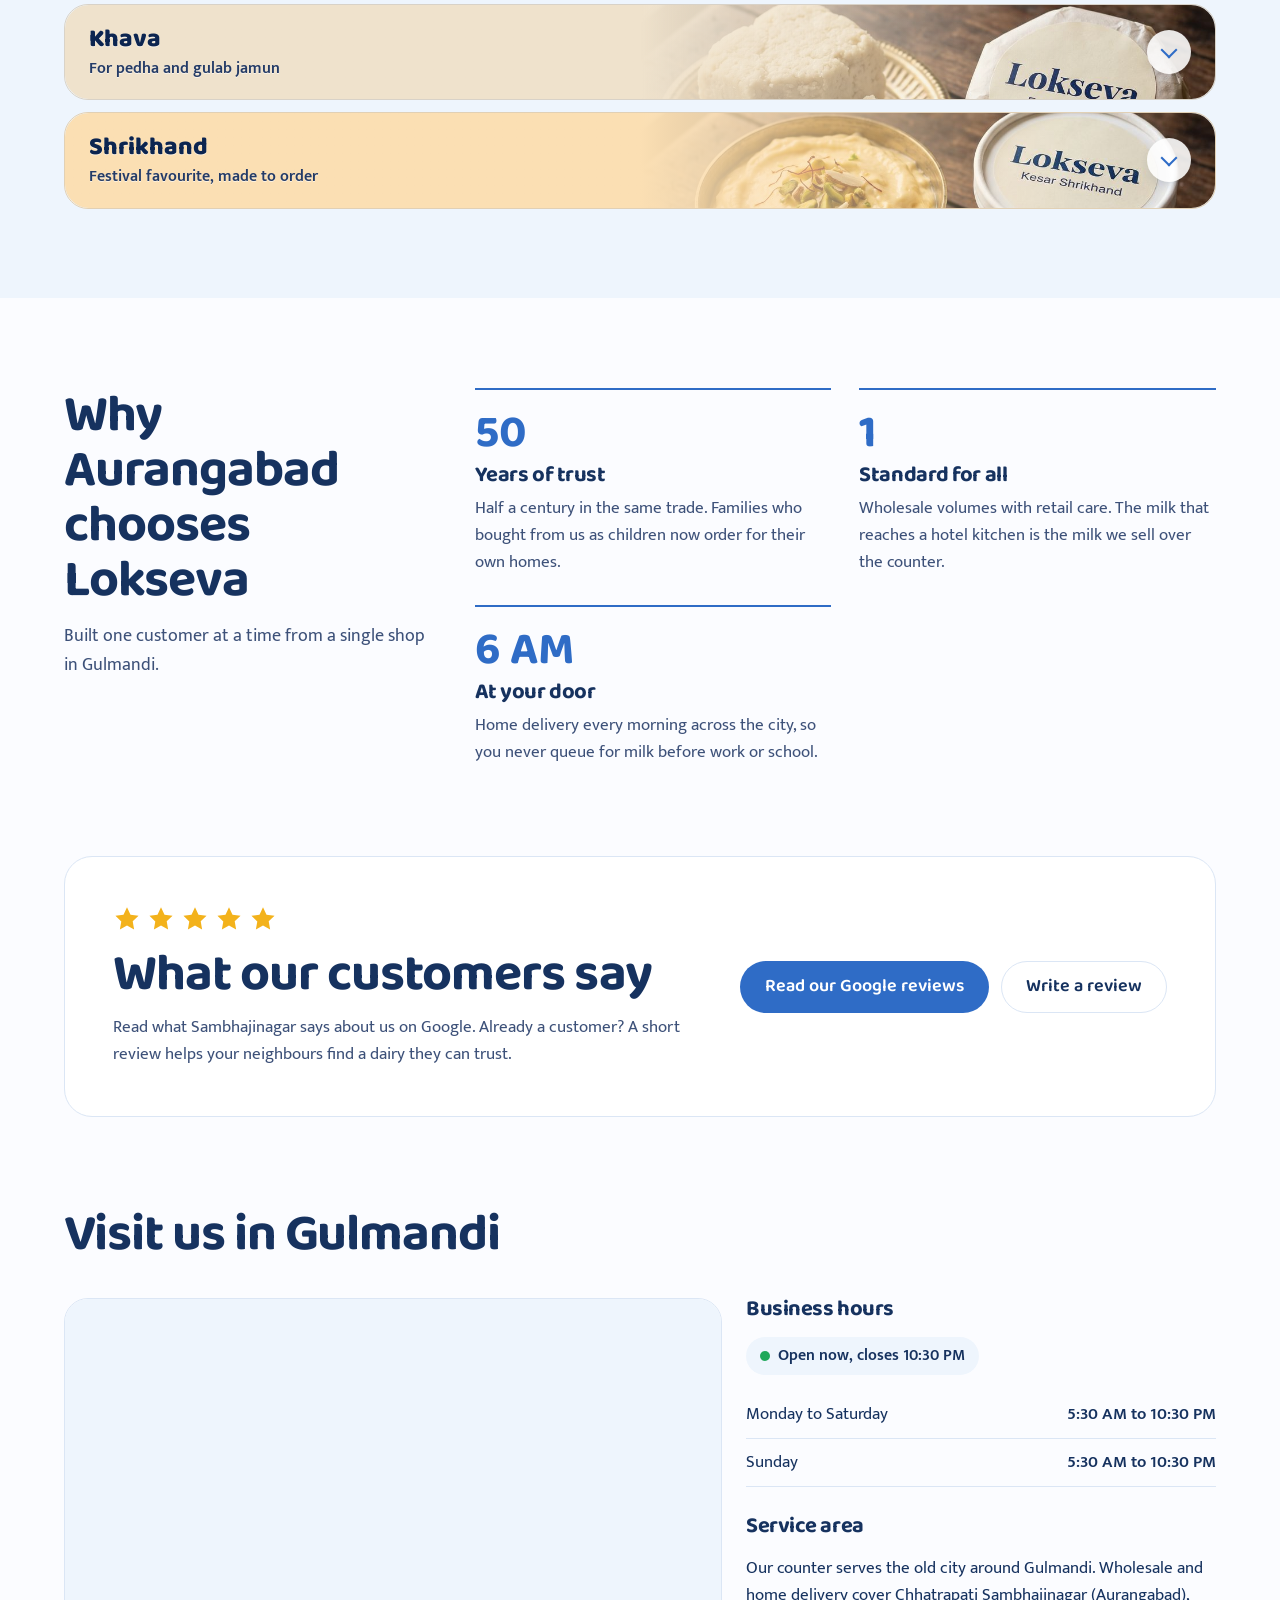
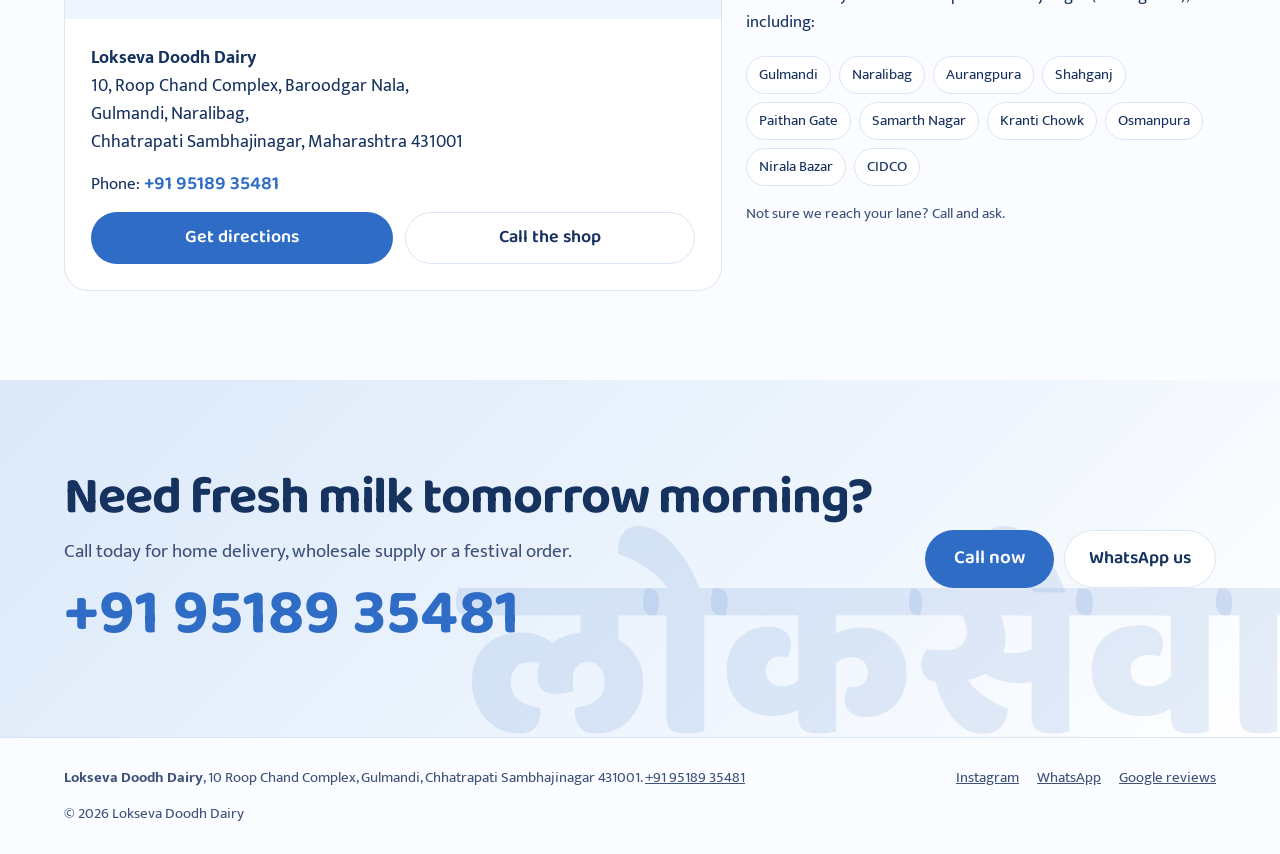
==== commit 0403d6a7: "Show product descriptions on a solid white panel Co-Authored-By: Claude Opus 5.5 <noreply@anthropic." ====
--- a/index.html
+++ b/index.html
@@ -153,11 +153,11 @@
 .fb em{font:600 18px/1.2 "Baloo 2",sans-serif;font-style:normal;color:var(--ink)}
 .ph.noimg img{display:none}
 .ph.noimg .fb{display:grid}
-.pinfo{display:grid;gap:12px;align-content:center}
+.pinfo{display:grid;gap:12px;align-content:center;background:var(--milk);border:1px solid var(--line);border-radius:20px;padding:clamp(18px,3vw,28px);box-shadow:0 10px 30px -20px #16325f55}
 .pinfo h3{font-size:26px;color:#0c2550}
-.pinfo p{color:#243b66;font-size:17px}
+.pinfo p{color:#12294f;font-size:18px;font-weight:500;line-height:1.55}
 .pinfo ul{margin:0;padding:0;list-style:none;display:flex;flex-wrap:wrap;gap:8px}
-.pinfo li{padding:5px 12px;border-radius:99px;background:var(--milk);border:1px solid var(--line);color:#16325f;font-weight:600;font-size:15px}
+.pinfo li{padding:5px 12px;border-radius:99px;background:var(--tint);border:1px solid var(--line);color:#16325f;font-weight:600;font-size:15px}
 .pinfo .btn{justify-self:start;margin-top:6px}
 @media(min-width:700px){.pbody{grid-template-columns:minmax(0,300px) minmax(0,1fr)}.ph{aspect-ratio:1}}
 @media(max-width:599px){.acc summary{padding:16px 18px;min-height:84px}.acc details::before{background:linear-gradient(90deg,var(--c) 0%,var(--c) 58%,color-mix(in srgb,var(--c) 0%,transparent) 96%),var(--img,none) right center/42% auto no-repeat,var(--c)}.acc summary b{font-size:22px;max-width:64%}.acc summary span{max-width:60%;font-size:15px}.pbody{padding:0 14px 18px;gap:16px}.pinfo .btn{justify-self:stretch}}
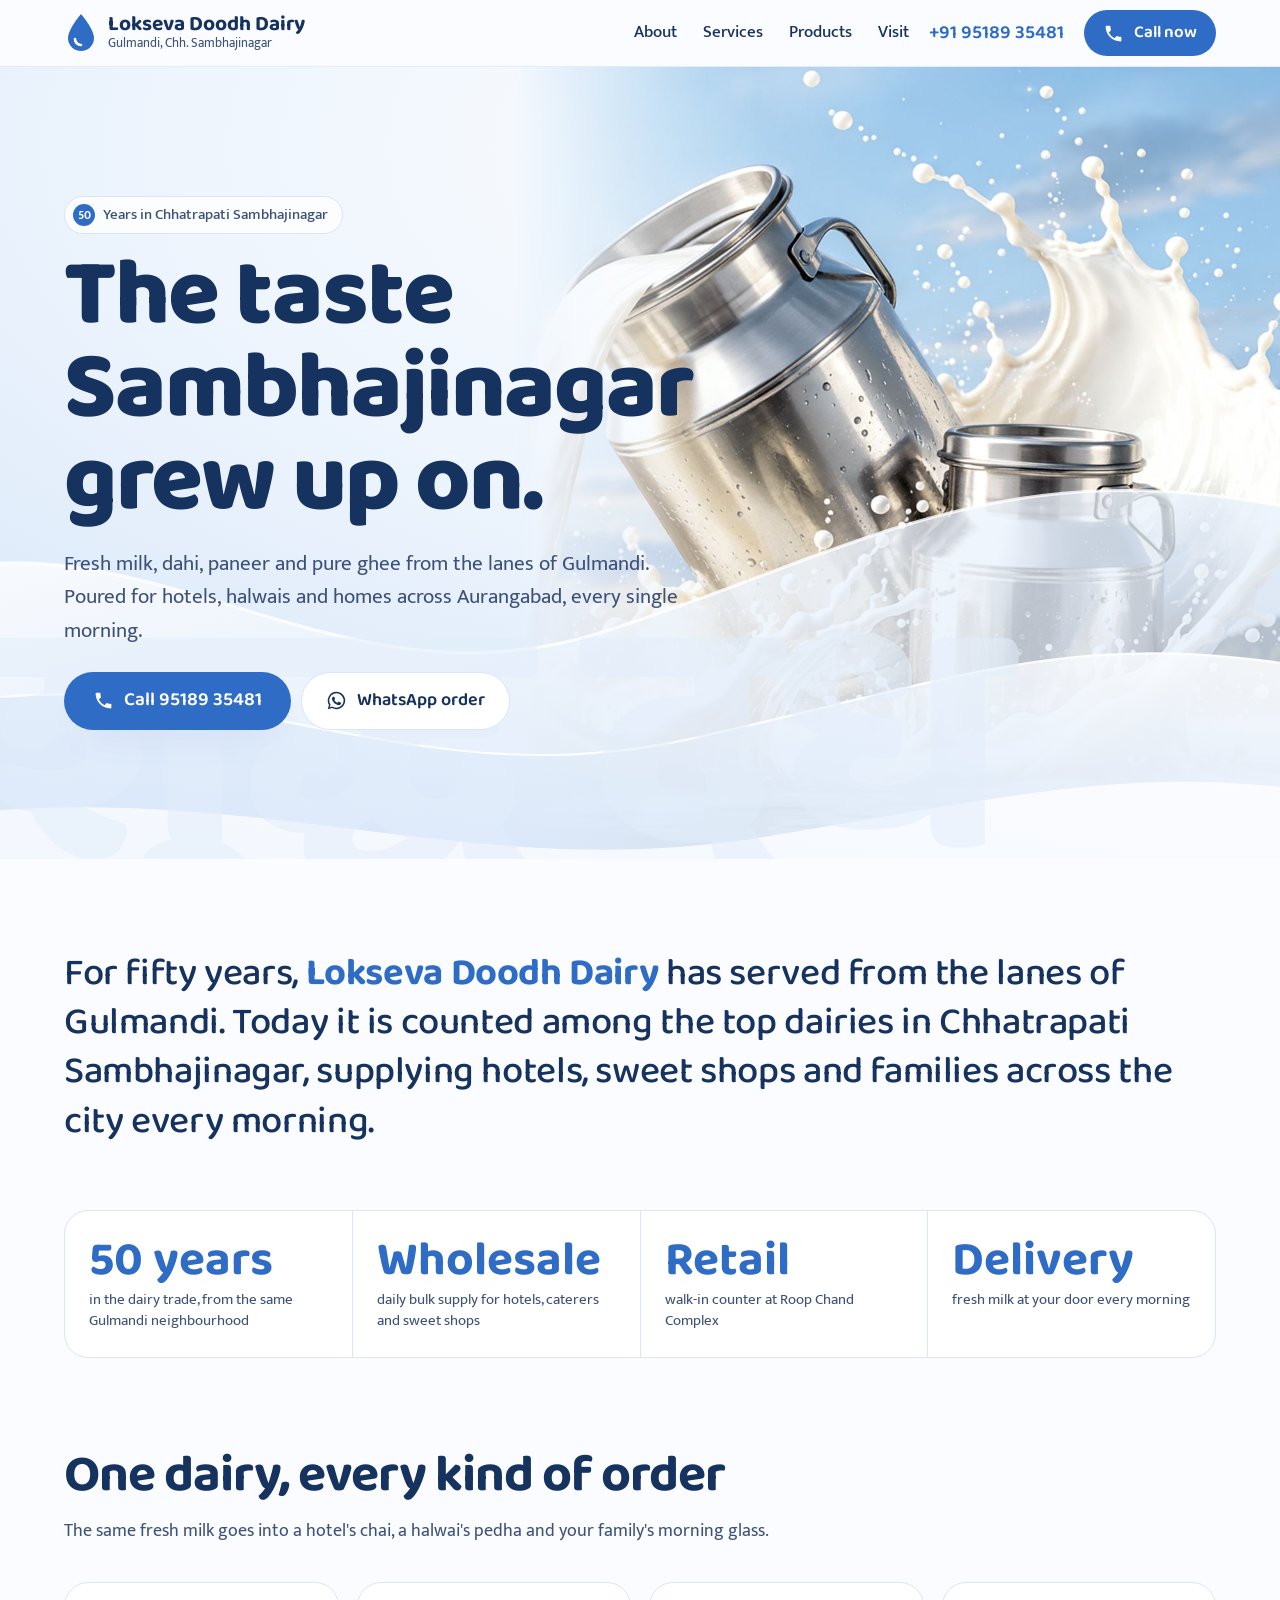
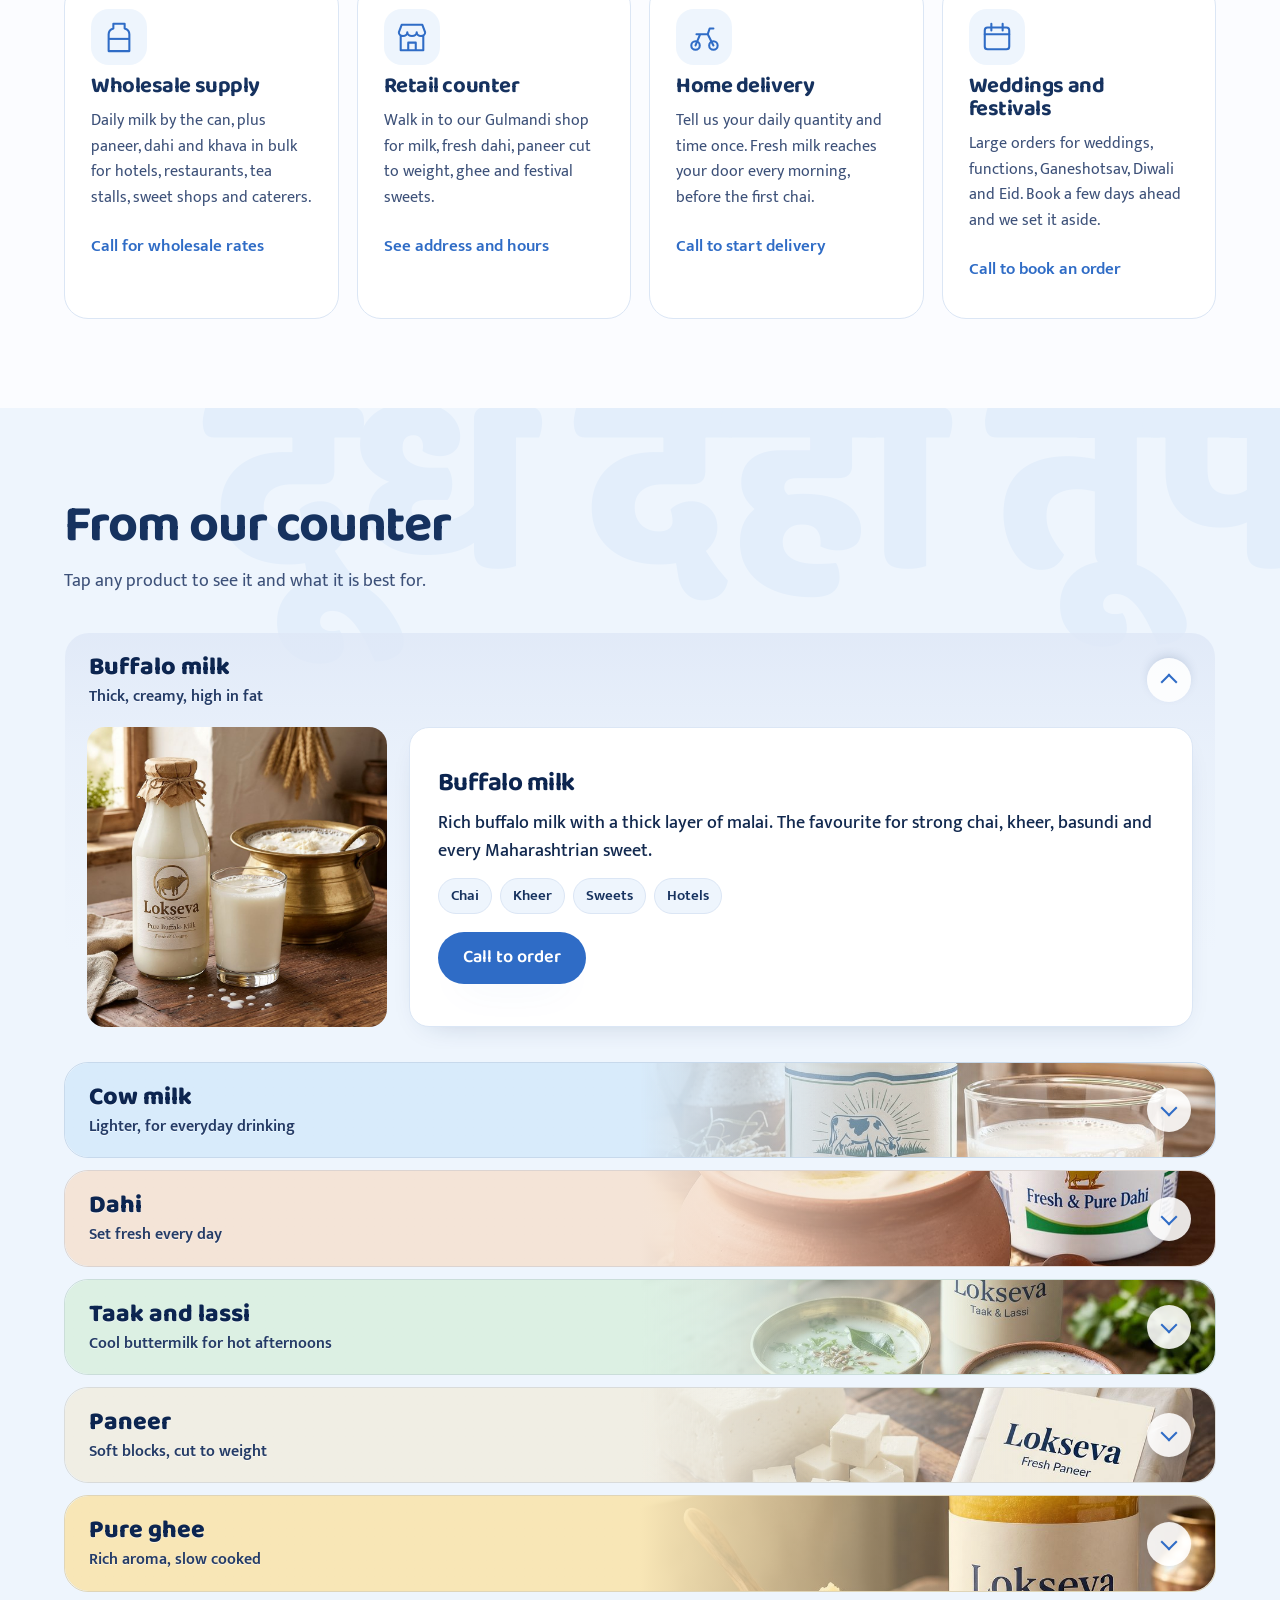
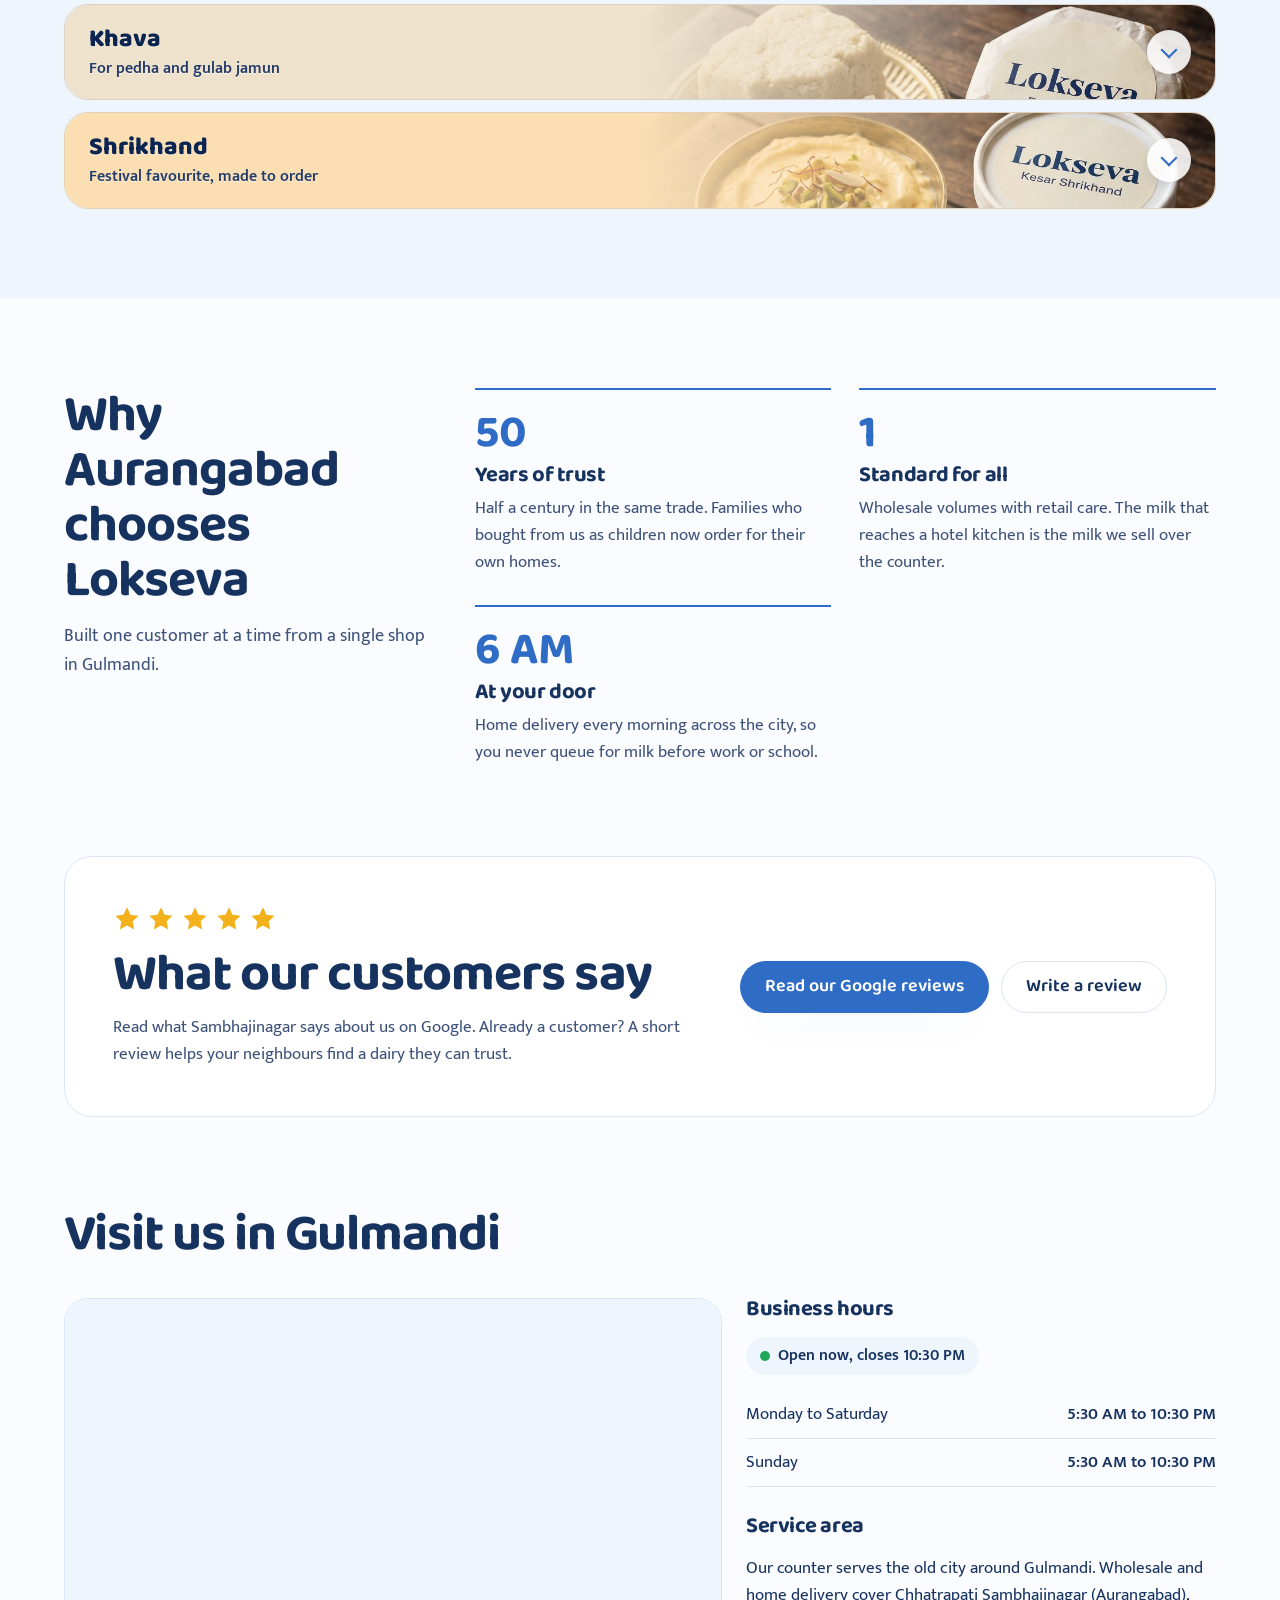
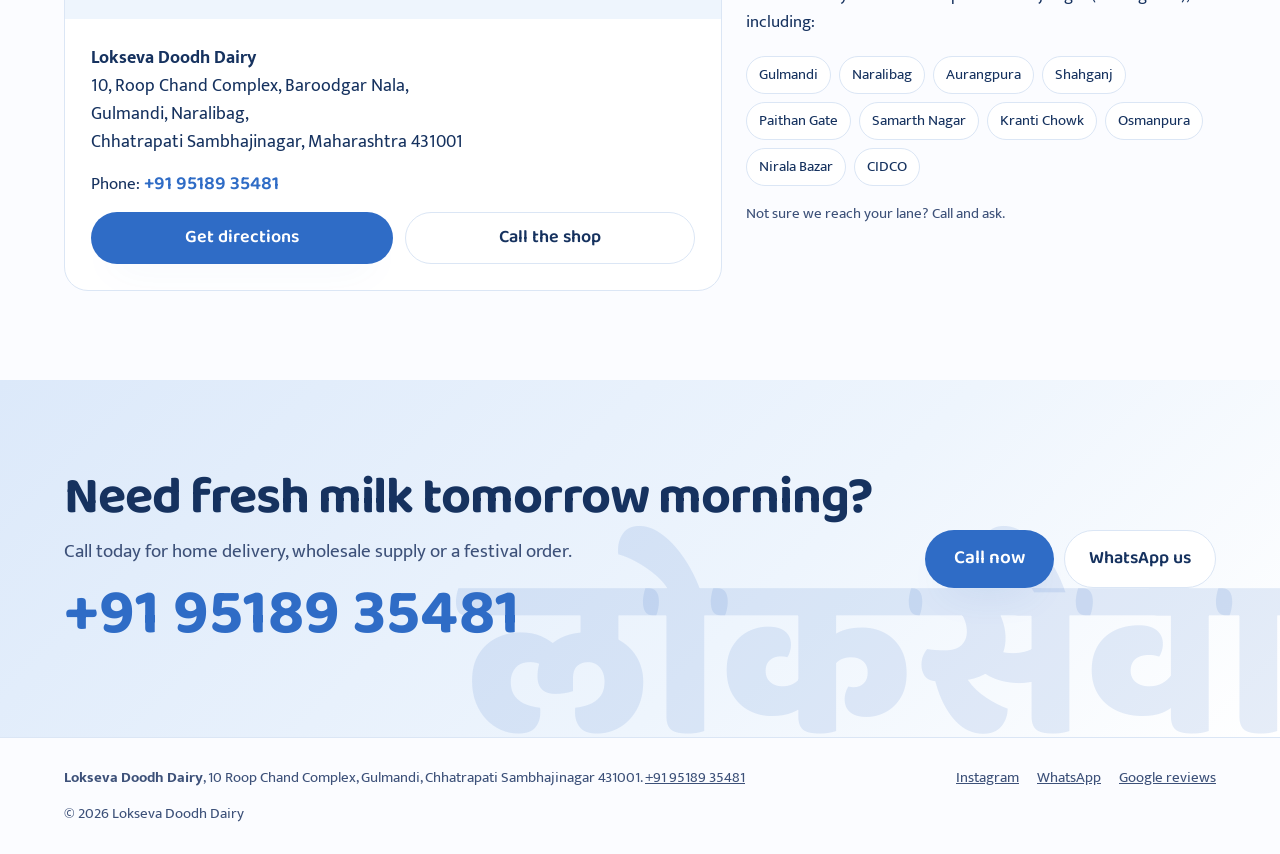
==== commit 45a3d8cc: "Lock the site to the light colours The preview host could still force dark mode, which turned the pr" ====
--- a/index.html
+++ b/index.html
@@ -21,22 +21,21 @@
    TYPE Baloo 2 (rounded, milky display, Devanagari for decoration) + Mukta (text)
    LAYOUT phone first: photo on top fading into the headline, then buttons; laptop: statement left over blended photo right */
 :root{color-scheme:light;
---bg:light-dark(#fbfcff,#0a1630);
---milk:light-dark(#ffffff,#0f1e3d);
---tint:light-dark(#eef5fd,#102246);
---tint2:light-dark(#dce9fa,#183060);
---ink:light-dark(#16325f,#eaf1ff);
---muted:light-dark(#3d5179,#a9bbdd);
---blue:light-dark(#2f6cc6,#82b2ff);
---on-blue:light-dark(#ffffff,#08142c);
---line:light-dark(#dbe6f5,#22385f);
---deco:light-dark(#e3eefb,#132a55);
---s1:light-dark(#ffffff,#1c3a72);
---s2:light-dark(#cfe1f8,#0c1b3b);
---s3:light-dark(#b9d3f4,#12285a);
---shadow:light-dark(0 18px 40px -24px #2f6cc655,0 18px 40px -24px #000a)}
-:root[data-theme=light]{color-scheme:light}
-:root[data-theme=dark]{color-scheme:light}
+--bg:#fbfcff;
+--milk:#ffffff;
+--tint:#eef5fd;
+--tint2:#dce9fa;
+--ink:#16325f;
+--muted:#3d5179;
+--blue:#2f6cc6;
+--on-blue:#ffffff;
+--line:#dbe6f5;
+--deco:#e3eefb;
+--s1:#ffffff;
+--s2:#cfe1f8;
+--s3:#b9d3f4;
+--shadow:0 18px 40px -24px #2f6cc655}
+:root,:root[data-theme],html,body{color-scheme:light!important}
 *{box-sizing:border-box;min-width:0}
 [hidden]{display:none!important}
 html{scroll-behavior:smooth;scroll-padding-top:80px}
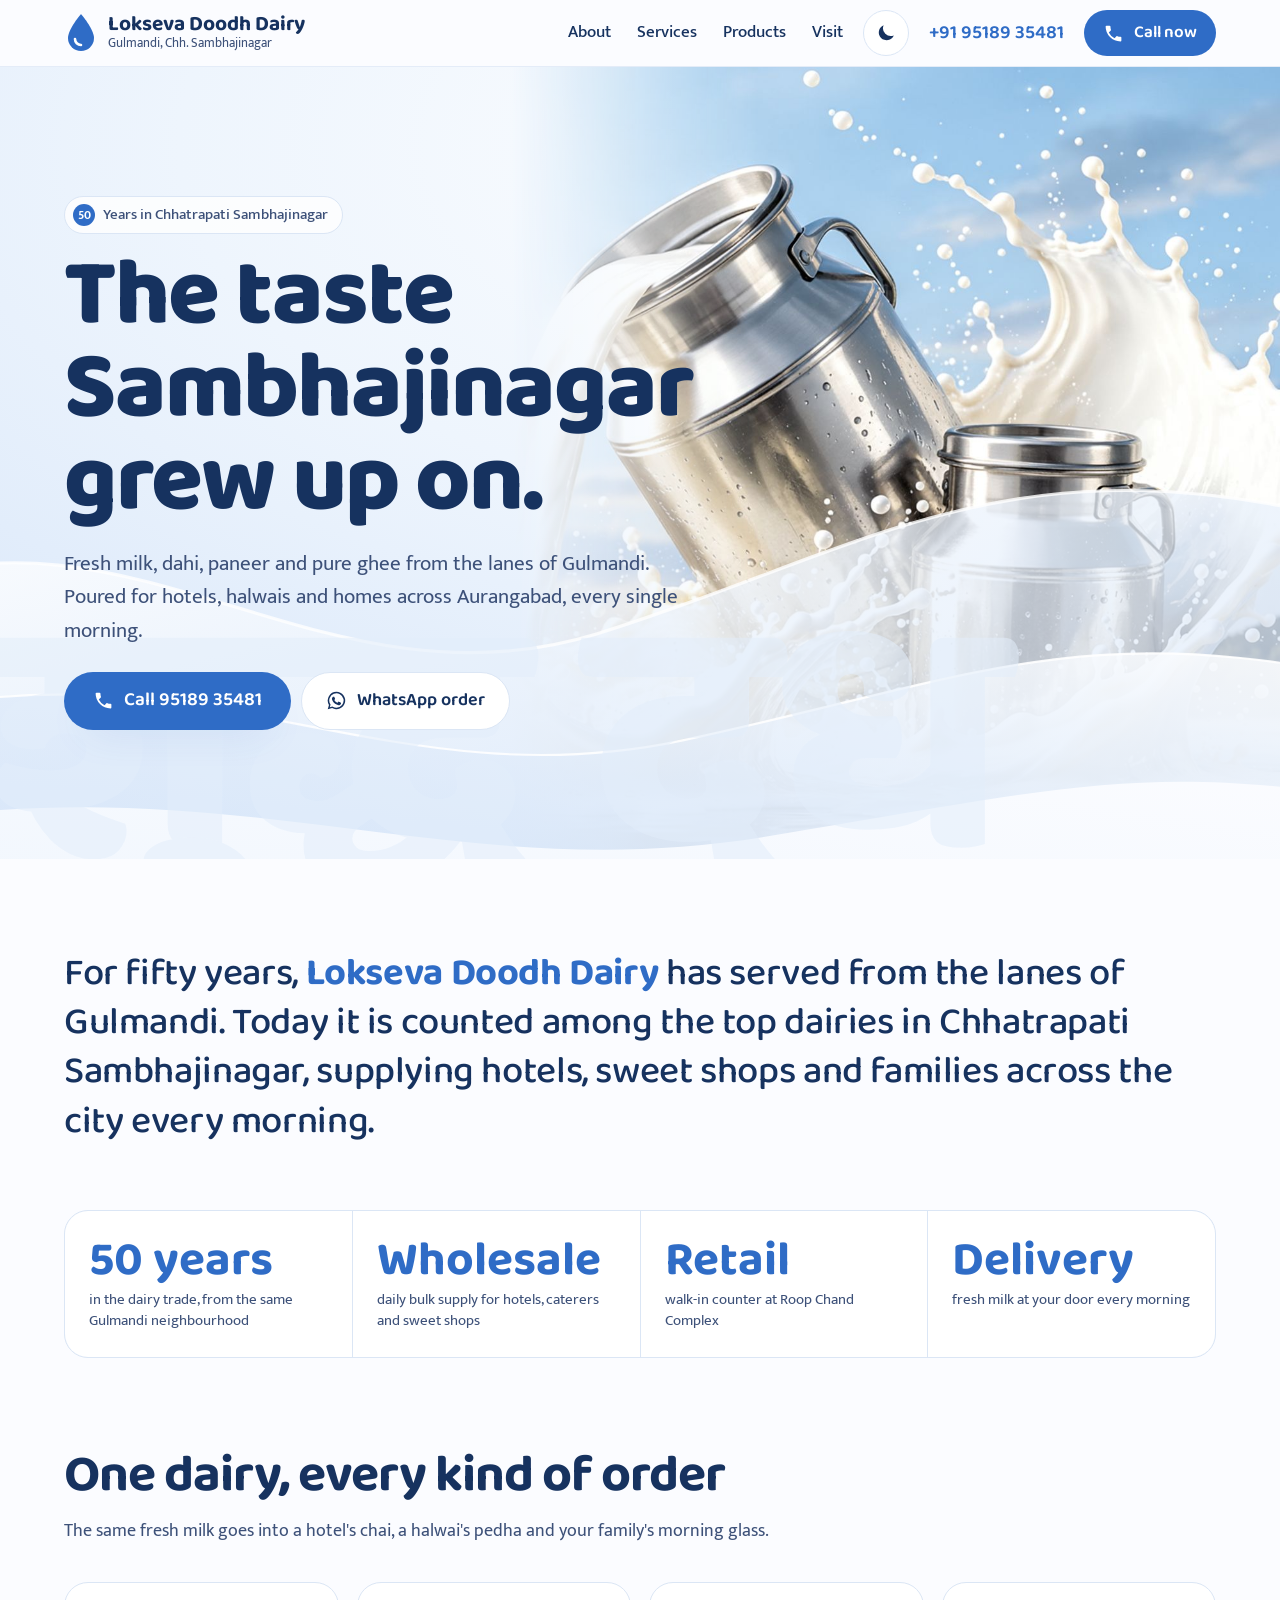
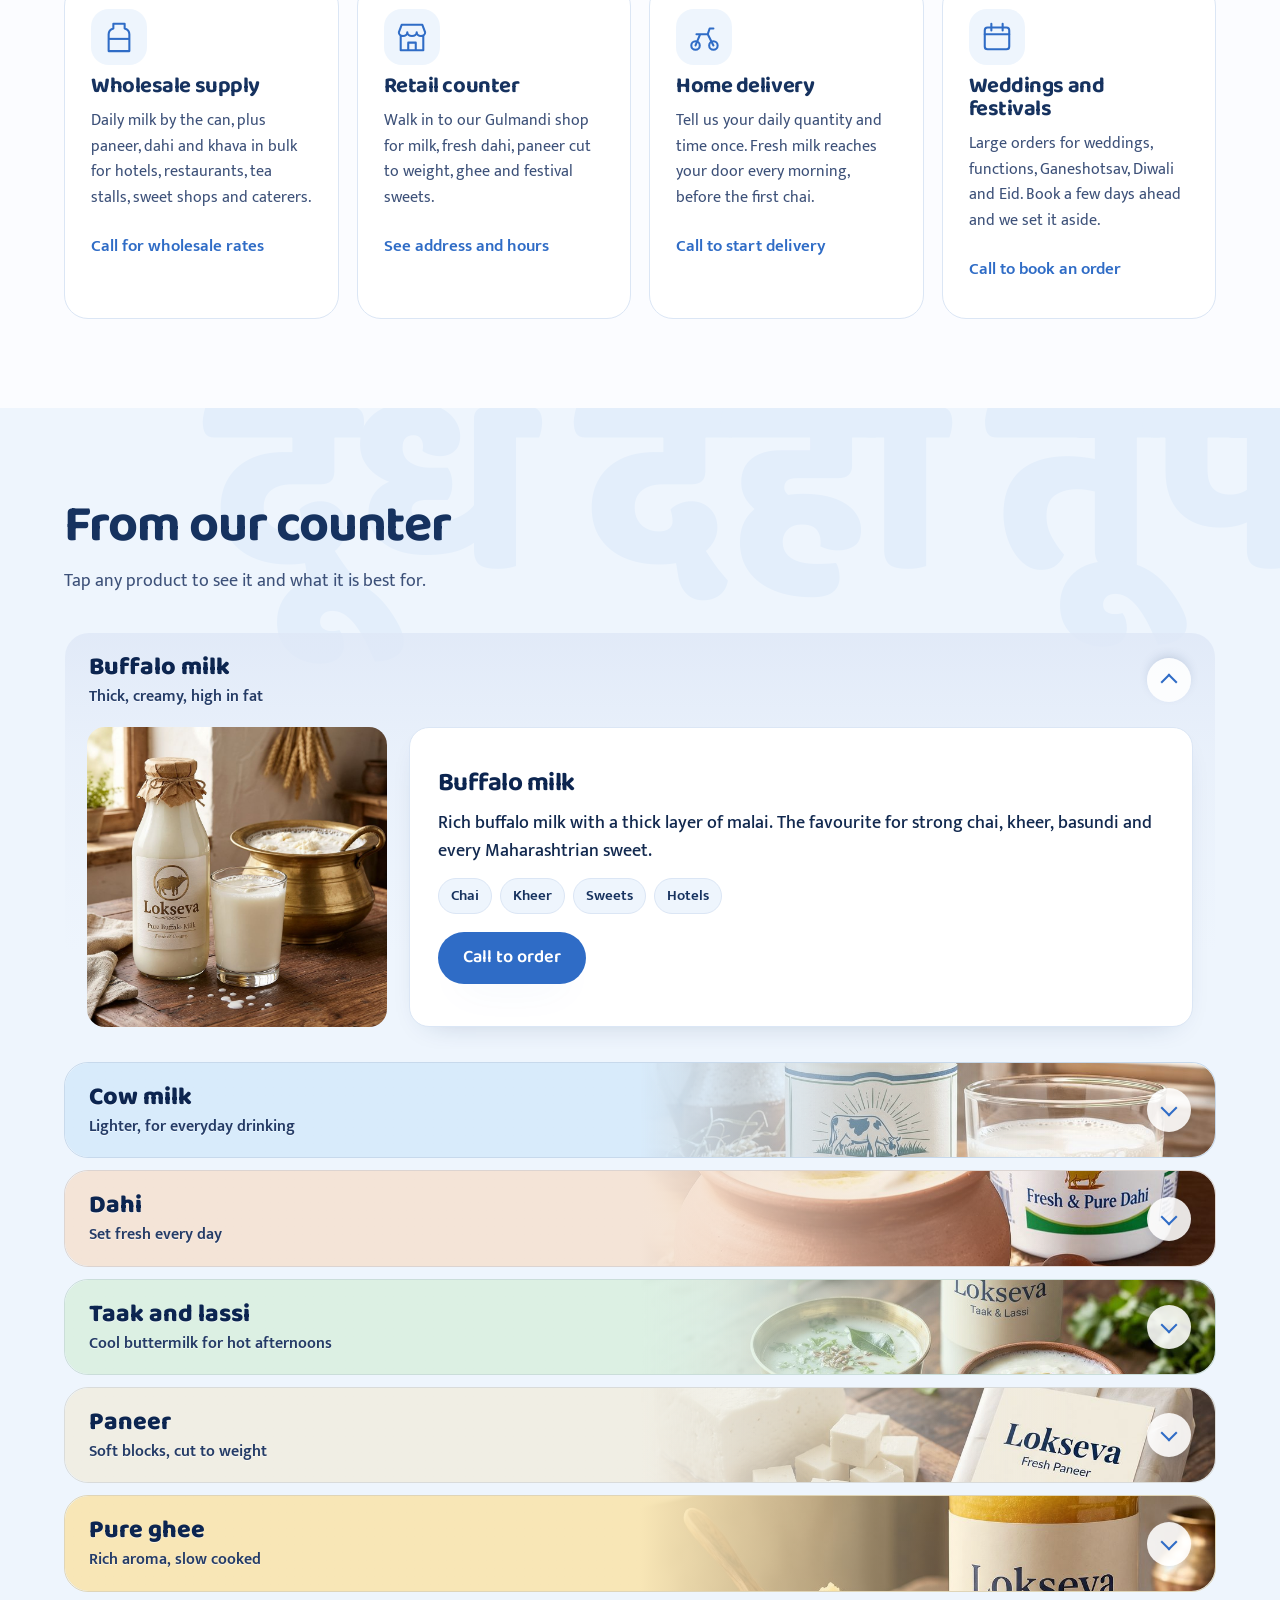
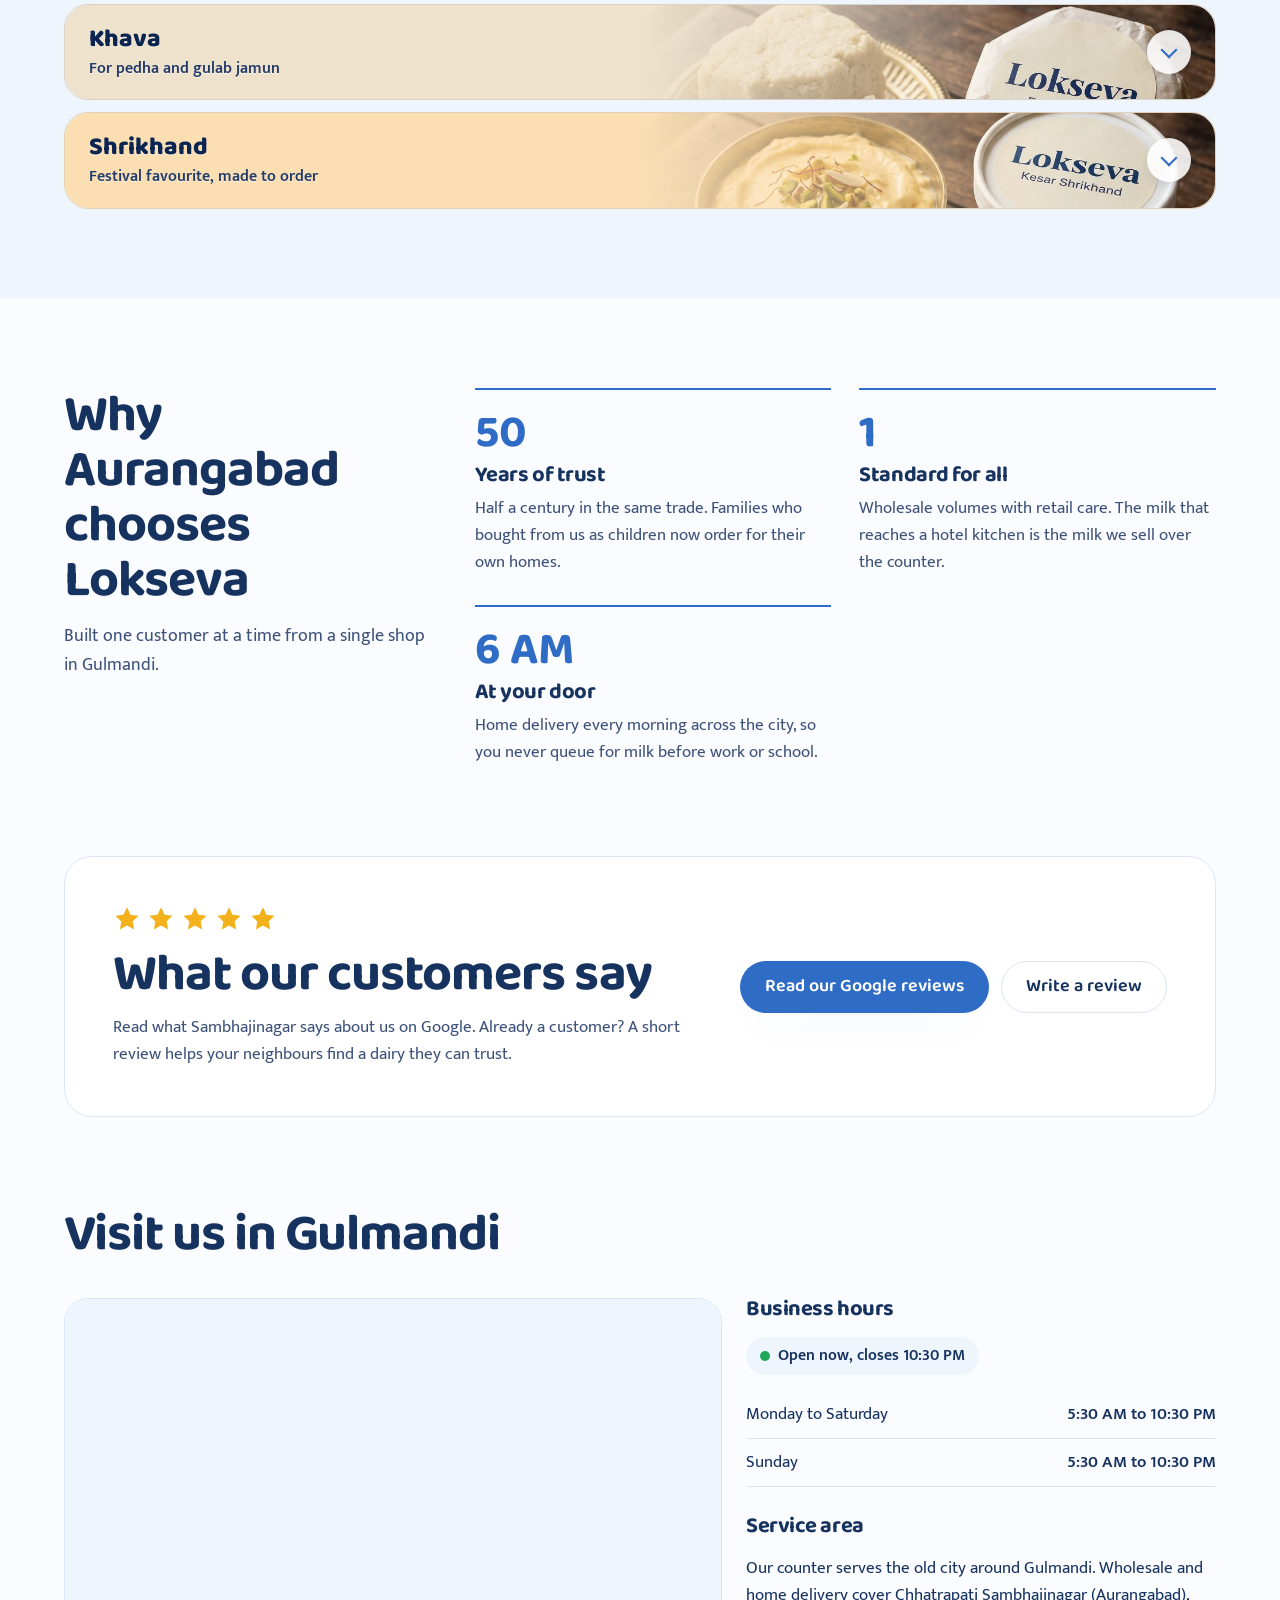
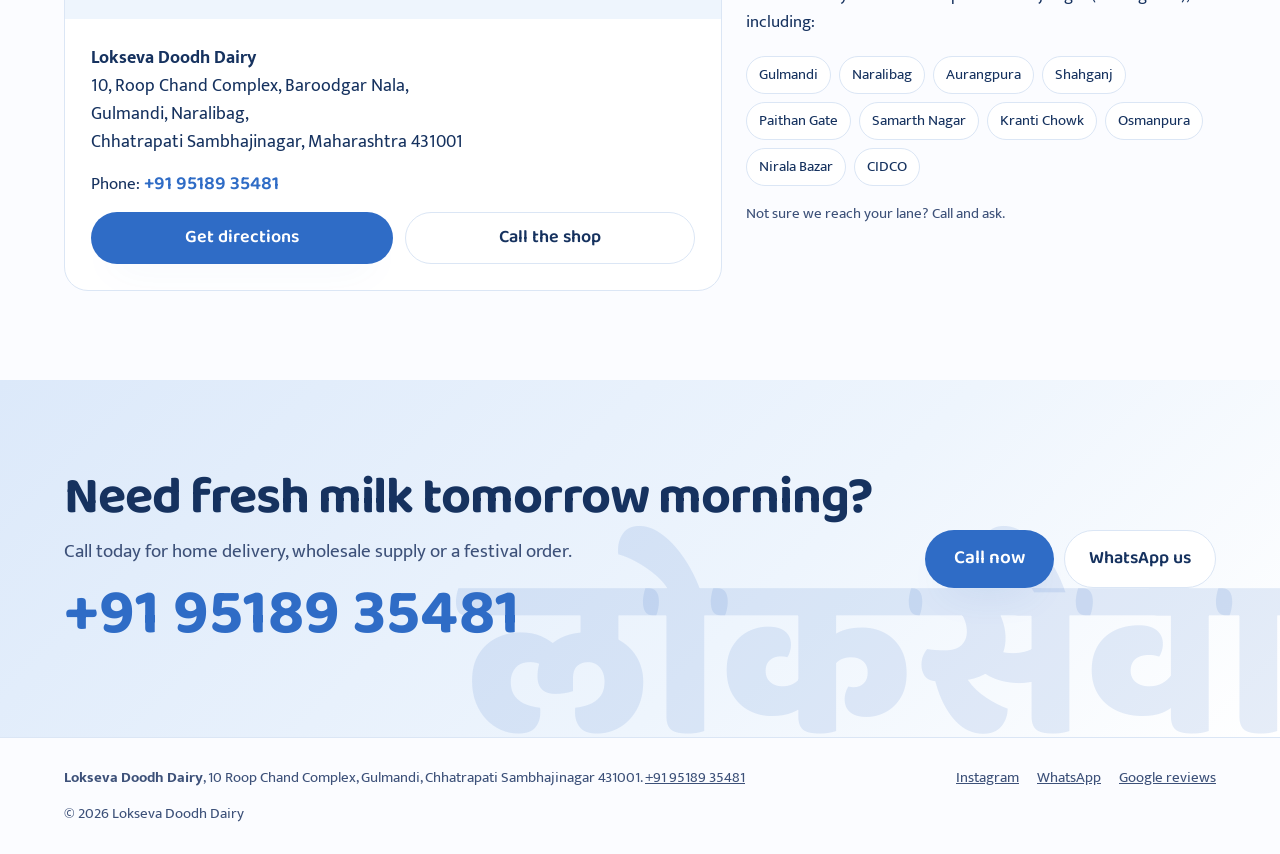
==== commit db7fe6e0: "Add dark and light mode toggle in the header Moon/sun button beside the phone number switches the wh" ====
--- a/index.html
+++ b/index.html
@@ -10,6 +10,7 @@
 <link rel="preconnect" href="https://fonts.googleapis.com">
 <link rel="preconnect" href="https://fonts.gstatic.com" crossorigin>
 <link href="https://fonts.googleapis.com/css2?family=Baloo+2:wght@500;600;700;800&family=Mukta:wght@400;500;600;700&display=swap" rel="stylesheet">
+<script>try{if(localStorage.getItem("lokseva-theme")==="dark")document.documentElement.classList.add("dark")}catch(e){}</script>
 <script type="application/ld+json">
 {"@context":"https://schema.org","@type":"LocalBusiness","name":"Lokseva Doodh Dairy","description":"Dairy in Gulmandi, Chhatrapati Sambhajinagar for 50 years: milk, dahi, paneer, ghee. Wholesale, retail and home delivery.","telephone":"+91-9518935481","image":"images/hero.jpg","address":{"@type":"PostalAddress","streetAddress":"10, Roop Chand Complex, Baroodgar Nala, Gulmandi, Naralibag","addressLocality":"Chhatrapati Sambhajinagar","addressRegion":"Maharashtra","postalCode":"431001","addressCountry":"IN"},"areaServed":"Chhatrapati Sambhajinagar (Aurangabad)"}
 </script>
@@ -34,8 +35,37 @@
 --s1:#ffffff;
 --s2:#cfe1f8;
 --s3:#b9d3f4;
---shadow:0 18px 40px -24px #2f6cc655}
+--shadow:0 18px 40px -24px #2f6cc655;
+--ptitle:#0c2550;
+--psub:#243b66;
+--ptext:#12294f;
+--chip:#16325f;
+--phover:#1d55a8;
+--tshadow:#ffffff99}
 :root,:root[data-theme],html,body{color-scheme:light!important}
+html.dark{color-scheme:dark!important;
+--bg:#0a1630;
+--milk:#0f1e3d;
+--tint:#102246;
+--tint2:#183060;
+--ink:#eaf1ff;
+--muted:#b3c3e3;
+--blue:#82b2ff;
+--on-blue:#08142c;
+--line:#263c66;
+--deco:#132a55;
+--s1:#1c3a72;
+--s2:#0c1b3b;
+--s3:#12285a;
+--shadow:0 18px 40px -24px #000c;
+--ptitle:#f2f6ff;
+--psub:#c9d6f2;
+--ptext:#e3ebfb;
+--chip:#dce7fb;
+--phover:#a9c9ff;
+--tshadow:transparent}
+html.dark body{color-scheme:dark!important}
+html.theming *,html.theming *::before,html.theming *::after{transition:background-color .45s ease,color .45s ease,border-color .45s ease,opacity .45s ease!important}
 *{box-sizing:border-box;min-width:0}
 [hidden]{display:none!important}
 html{scroll-behavior:smooth;scroll-padding-top:80px}
@@ -73,6 +103,15 @@
 .nav a:hover{color:var(--blue)}
 .tel{font:600 19px/1 "Baloo 2",sans-serif;text-decoration:none;color:var(--blue);white-space:nowrap}
 .hd .btn{min-height:46px;padding:10px 18px;font-size:17px}
+.mode{flex:none;width:46px;height:46px;border-radius:50%;border:1.5px solid var(--line);background:var(--milk);color:var(--ink);display:grid;place-items:center;cursor:pointer;padding:0;transition:border-color .2s,transform .2s}
+.mode:hover{border-color:var(--blue)}
+.mode:active{transform:scale(.94)}
+.mode svg{width:22px;height:22px;grid-area:1/1;transition:transform .5s cubic-bezier(.22,1,.36,1),opacity .3s}
+.mode .moon{opacity:1}
+.mode .sun{opacity:0;transform:rotate(-90deg) scale(.6)}
+html.dark .mode .moon{opacity:0;transform:rotate(90deg) scale(.6)}
+html.dark .mode .sun{opacity:1;transform:none}
+@media(max-width:420px){.hd{gap:10px}.hd .call .cl{display:none}.hd .btn{padding:10px 14px}}
 @media(min-width:1040px){.nav{display:flex}}
 @media(max-width:560px){.tel{display:none}.brand small{display:none}.brand b{font-size:19px}}
 /* hero */
@@ -127,22 +166,24 @@
 .counter .deco{font-size:clamp(120px,20vw,280px);right:-2vw;top:-.06em}
 .counter .wrap{position:relative;z-index:1}
 .acc{display:grid;gap:12px}
-.acc details{--c:#e3edfa;position:relative;isolation:isolate;border-radius:24px;border:1px solid color-mix(in srgb,var(--c) 75%,#16325f 10%);transition:border-color .55s ease,box-shadow .35s ease,transform .35s ease}
+.acc details{--c:#e3edfa;--tabc:var(--c);position:relative;isolation:isolate;border-radius:24px;border:1px solid color-mix(in srgb,var(--tabc) 75%,var(--ink) 10%);transition:border-color .55s ease,box-shadow .35s ease,transform .35s ease}
 .acc details::before,.acc details::after{content:"";position:absolute;inset:0;border-radius:inherit;z-index:-1;pointer-events:none;transition:opacity .6s cubic-bezier(.22,1,.36,1)}
-.acc details::before{background:linear-gradient(90deg,var(--c) 0%,var(--c) 50%,color-mix(in srgb,var(--c) 0%,transparent) 88%),var(--img,none) right center/50% auto no-repeat,var(--c)}
-.acc details::after{opacity:0;background:linear-gradient(180deg,color-mix(in srgb,var(--c) 85%,transparent) 0,color-mix(in srgb,var(--c) 35%,transparent) 120px,color-mix(in srgb,var(--c) 0%,transparent) 320px)}
+.acc details::before{background:linear-gradient(90deg,var(--tabc) 0%,var(--tabc) 50%,color-mix(in srgb,var(--tabc) 0%,transparent) 88%),var(--img,none) right center/50% auto no-repeat,var(--tabc)}
+html.dark .acc details{--tabc:color-mix(in srgb,var(--c) 34%,#0d1c3c)}
+html.dark .hero .deco{opacity:.3}
+.acc details::after{opacity:0;background:linear-gradient(180deg,color-mix(in srgb,var(--tabc) 85%,transparent) 0,color-mix(in srgb,var(--tabc) 35%,transparent) 120px,color-mix(in srgb,var(--tabc) 0%,transparent) 320px)}
 .acc details.on{border-color:transparent}
 .acc details.on::before{opacity:0}
 .acc details.on::after{opacity:1}
 .acc details:not(.on):hover{box-shadow:var(--shadow);transform:translateY(-2px)}
 .acc summary{list-style:none;cursor:pointer;display:grid;grid-template-columns:minmax(0,1fr) auto;align-items:center;gap:4px 16px;padding:20px 24px;min-height:92px;border-radius:24px}
 .acc summary::-webkit-details-marker{display:none}
-.acc summary b{font:800 25px/1.15 "Baloo 2",sans-serif;color:#0c2550;max-width:60%;text-shadow:0 1px 0 #ffffff99}
-.acc summary span{grid-column:1;color:#243b66;font-weight:600;font-size:16px;line-height:1.35;max-width:min(60%,22em);text-shadow:0 1px 0 #ffffff99}
+.acc summary b{font:800 25px/1.15 "Baloo 2",sans-serif;color:var(--ptitle);max-width:60%;text-shadow:0 1px 0 var(--tshadow)}
+.acc summary span{grid-column:1;color:var(--psub);font-weight:600;font-size:16px;line-height:1.35;max-width:min(60%,22em);text-shadow:0 1px 0 var(--tshadow)}
 .acc summary i{grid-row:1/3;grid-column:2;width:44px;height:44px;border-radius:50%;background:color-mix(in srgb,var(--milk) 88%,transparent);box-shadow:0 4px 14px -6px #16325f55;display:grid;place-items:center;transition:transform .55s cubic-bezier(.22,1,.36,1),background .3s}
 .acc summary i::before{content:"";width:10px;height:10px;border-right:2.5px solid var(--blue);border-bottom:2.5px solid var(--blue);transform:translateY(-2px) rotate(45deg)}
 .acc details.on summary i{transform:rotate(180deg)}
-.acc summary:hover b{color:#1d55a8}
+.acc summary:hover b{color:var(--phover)}
 .pwrap{overflow:hidden}
 .pbody{display:grid;gap:22px;padding:0 22px 22px}
 .ph{position:relative;aspect-ratio:4/3;border-radius:18px;overflow:hidden;background:linear-gradient(160deg,var(--milk),var(--tint2))}
@@ -153,13 +194,13 @@
 .ph.noimg img{display:none}
 .ph.noimg .fb{display:grid}
 .pinfo{display:grid;gap:12px;align-content:center;background:var(--milk);border:1px solid var(--line);border-radius:20px;padding:clamp(18px,3vw,28px);box-shadow:0 10px 30px -20px #16325f55}
-.pinfo h3{font-size:26px;color:#0c2550}
-.pinfo p{color:#12294f;font-size:18px;font-weight:500;line-height:1.55}
+.pinfo h3{font-size:26px;color:var(--ptitle)}
+.pinfo p{color:var(--ptext);font-size:18px;font-weight:500;line-height:1.55}
 .pinfo ul{margin:0;padding:0;list-style:none;display:flex;flex-wrap:wrap;gap:8px}
-.pinfo li{padding:5px 12px;border-radius:99px;background:var(--tint);border:1px solid var(--line);color:#16325f;font-weight:600;font-size:15px}
+.pinfo li{padding:5px 12px;border-radius:99px;background:var(--tint);border:1px solid var(--line);color:var(--chip);font-weight:600;font-size:15px}
 .pinfo .btn{justify-self:start;margin-top:6px}
 @media(min-width:700px){.pbody{grid-template-columns:minmax(0,300px) minmax(0,1fr)}.ph{aspect-ratio:1}}
-@media(max-width:599px){.acc summary{padding:16px 18px;min-height:84px}.acc details::before{background:linear-gradient(90deg,var(--c) 0%,var(--c) 58%,color-mix(in srgb,var(--c) 0%,transparent) 96%),var(--img,none) right center/42% auto no-repeat,var(--c)}.acc summary b{font-size:22px;max-width:64%}.acc summary span{max-width:60%;font-size:15px}.pbody{padding:0 14px 18px;gap:16px}.pinfo .btn{justify-self:stretch}}
+@media(max-width:599px){.acc summary{padding:16px 18px;min-height:84px}.acc details::before{background:linear-gradient(90deg,var(--tabc) 0%,var(--tabc) 58%,color-mix(in srgb,var(--tabc) 0%,transparent) 96%),var(--img,none) right center/42% auto no-repeat,var(--tabc)}.acc summary b{font-size:22px;max-width:64%}.acc summary span{max-width:60%;font-size:15px}.pbody{padding:0 14px 18px;gap:16px}.pinfo .btn{justify-self:stretch}}
 
 /* why */
 .why .wrap{display:grid;gap:40px}
@@ -233,10 +274,14 @@
     <nav class="nav" aria-label="Sections">
       <a href="#about">About</a><a href="#services">Services</a><a href="#products">Products</a><a href="#visit">Visit</a>
     </nav>
+    <button class="mode" id="mode" type="button" aria-pressed="false" aria-label="Switch to dark mode" title="Dark or light mode">
+      <svg class="moon" viewBox="0 0 24 24" aria-hidden="true"><path fill="currentColor" d="M20.5 14.6A8.5 8.5 0 0 1 9.4 3.5a8.5 8.5 0 1 0 11.1 11.1z"/></svg>
+      <svg class="sun" viewBox="0 0 24 24" aria-hidden="true"><circle cx="12" cy="12" r="4.5" fill="currentColor"/><path d="M12 1.8v2.6M12 19.6v2.6M1.8 12h2.6M19.6 12h2.6M4.8 4.8l1.8 1.8M17.4 17.4l1.8 1.8M4.8 19.2l1.8-1.8M17.4 6.6l1.8-1.8" stroke="currentColor" stroke-width="2" stroke-linecap="round"/></svg>
+    </button>
     <a class="tel" href="tel:+919518935481">+91 95189 35481</a>
     <a class="btn call" href="tel:+919518935481" aria-label="Call Lokseva Doodh Dairy on +91 95189 35481">
       <svg viewBox="0 0 24 24" aria-hidden="true"><path fill="currentColor" d="M6.6 10.8a15.2 15.2 0 0 0 6.6 6.6l2.2-2.2c.3-.3.7-.4 1-.2 1.1.4 2.3.6 3.6.6.6 0 1 .4 1 1V20c0 .6-.4 1-1 1A17 17 0 0 1 3 4c0-.6.4-1 1-1h3.5c.6 0 1 .4 1 1 0 1.3.2 2.5.6 3.6.1.3 0 .7-.2 1z"/></svg>
-      Call now</a>
+      <span class="cl">Call now</span></a>
   </div>
 </header>
 
@@ -489,6 +534,17 @@
   if(img.complete&&!img.naturalWidth&&img.currentSrc)fail(img);
 });
 
+/* Dark / light toggle, remembered on this device */
+const root=document.documentElement,modeBtn=document.getElementById("mode");
+const syncMode=()=>{const d=root.classList.contains("dark");modeBtn.setAttribute("aria-pressed",d);modeBtn.setAttribute("aria-label",d?"Switch to light mode":"Switch to dark mode")};
+syncMode();
+modeBtn.addEventListener("click",()=>{
+  root.classList.add("theming");
+  const d=root.classList.toggle("dark");
+  try{localStorage.setItem("lokseva-theme",d?"dark":"light")}catch(e){}
+  syncMode();
+  setTimeout(()=>root.classList.remove("theming"),500);
+});
 /* Business hours: edit to your real timings. 24h, India time. */
 const HOURS=[
   {d:"Monday to Saturday",o:"05:30",c:"22:30"},
